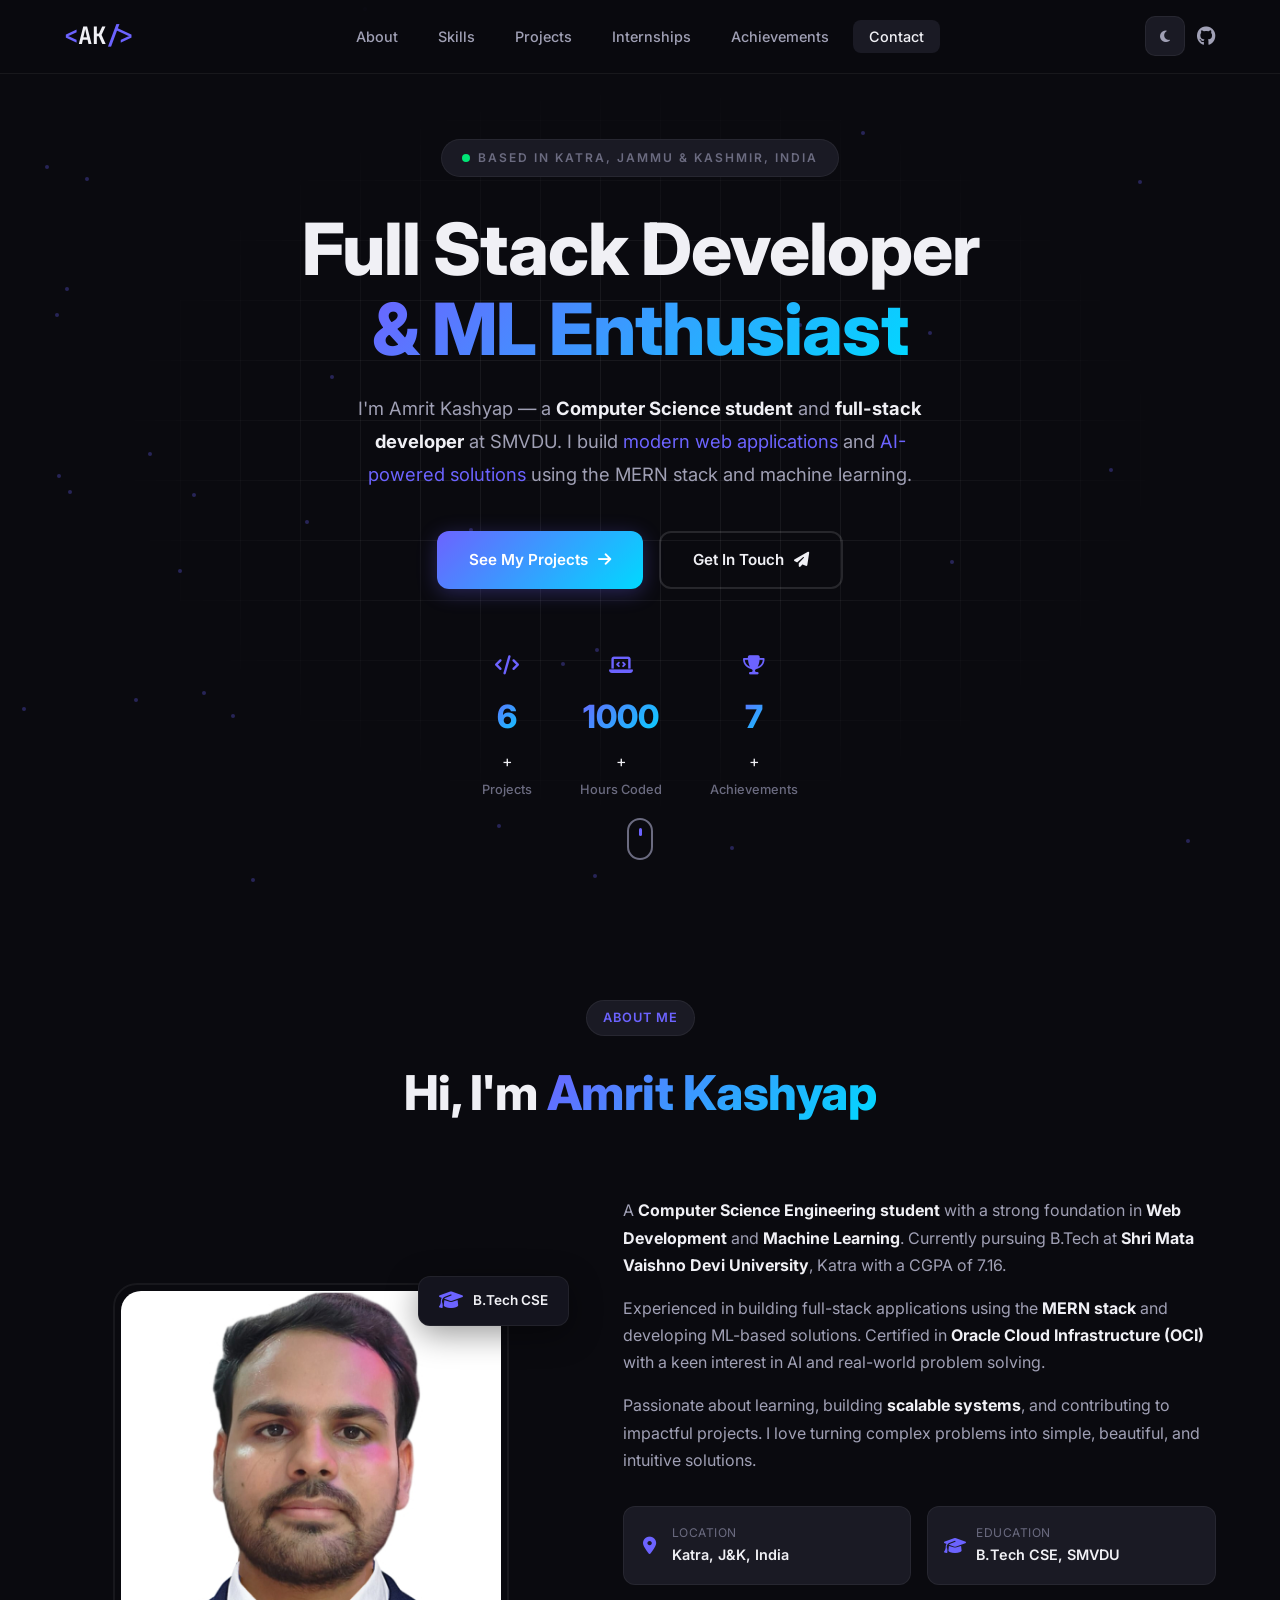
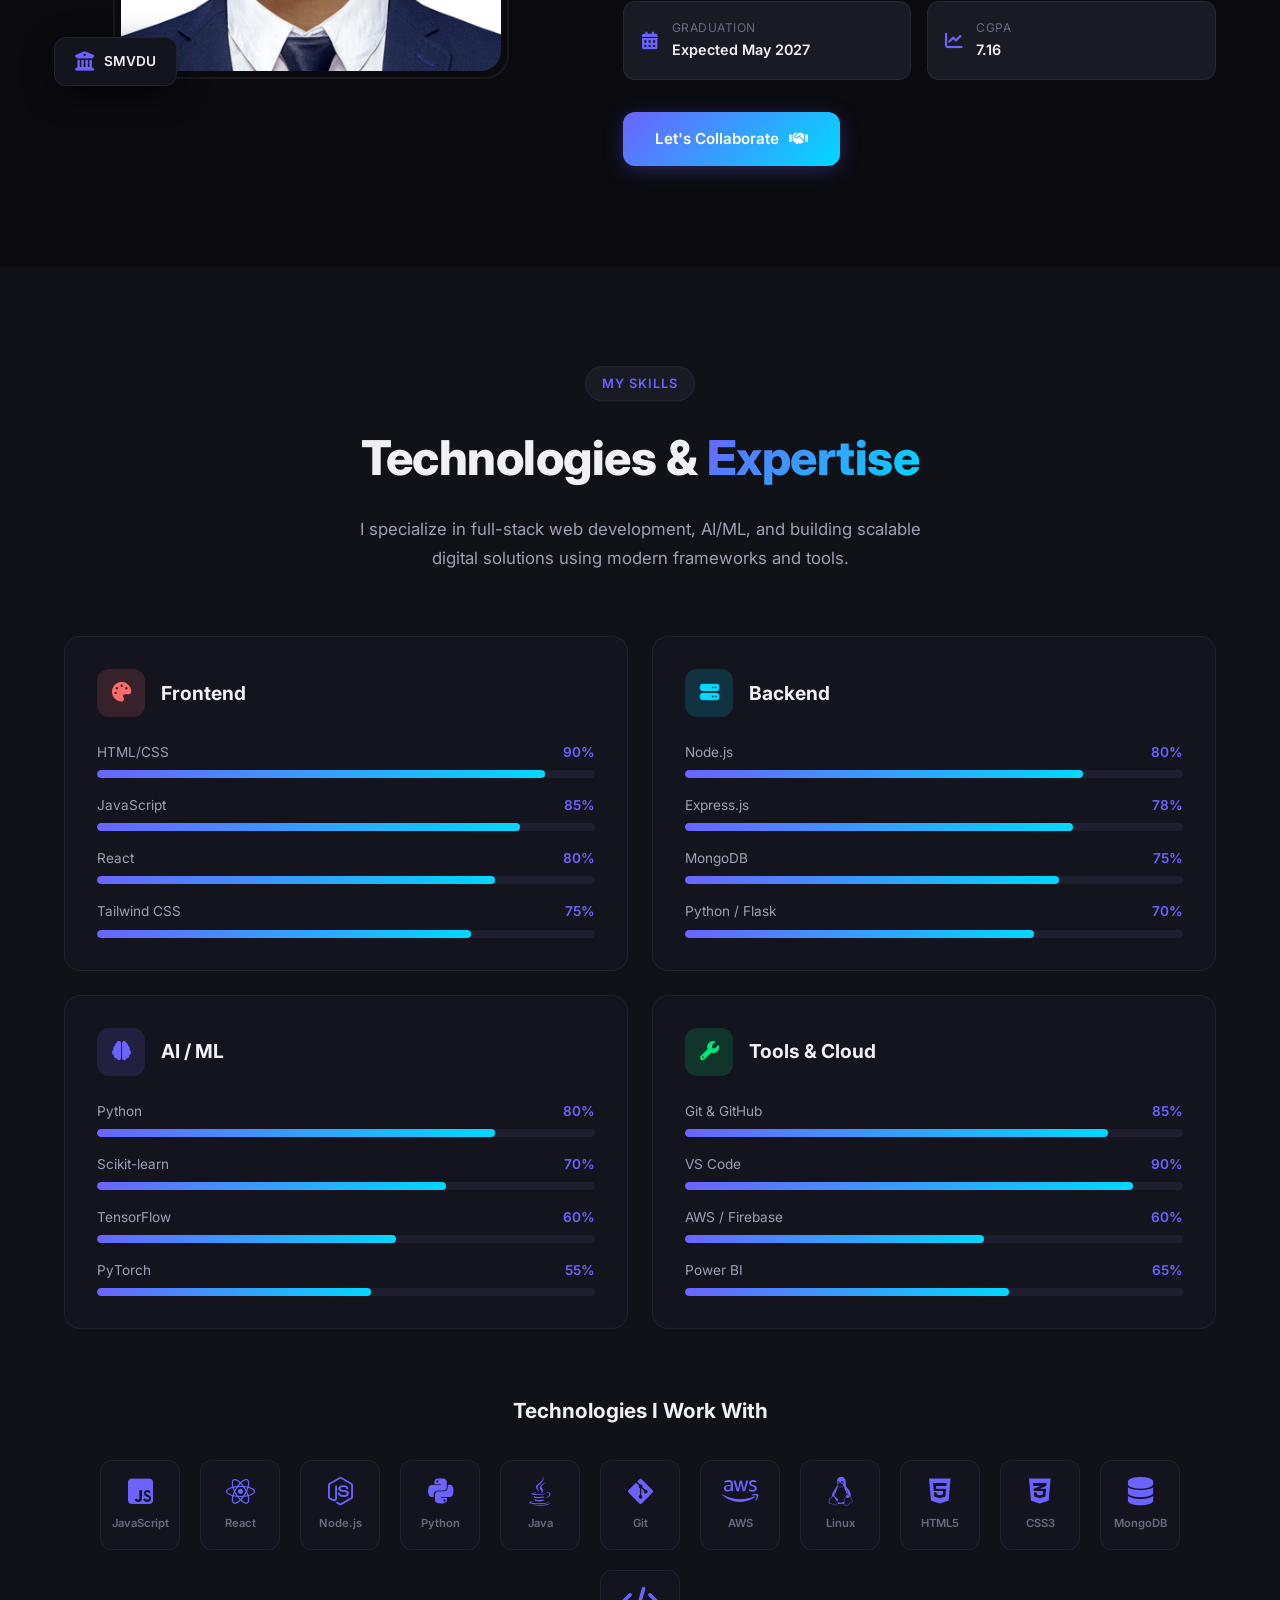
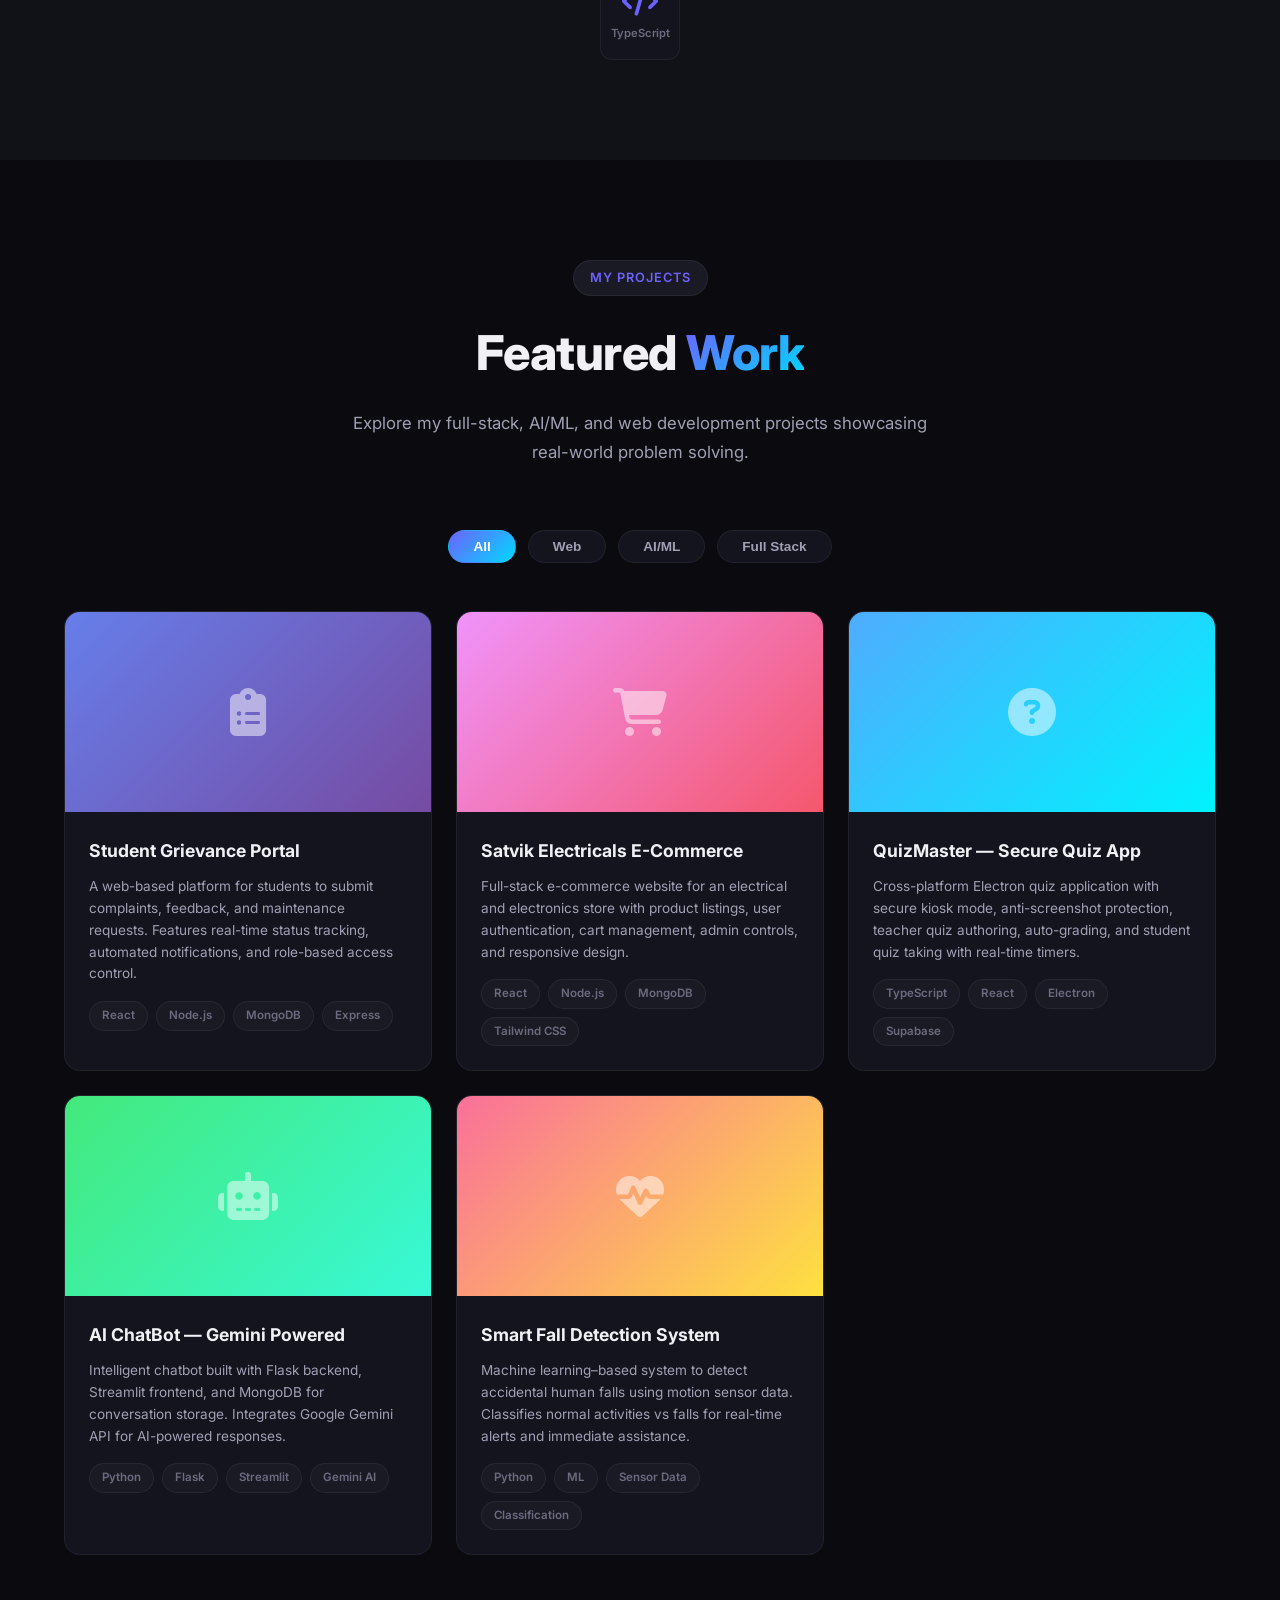
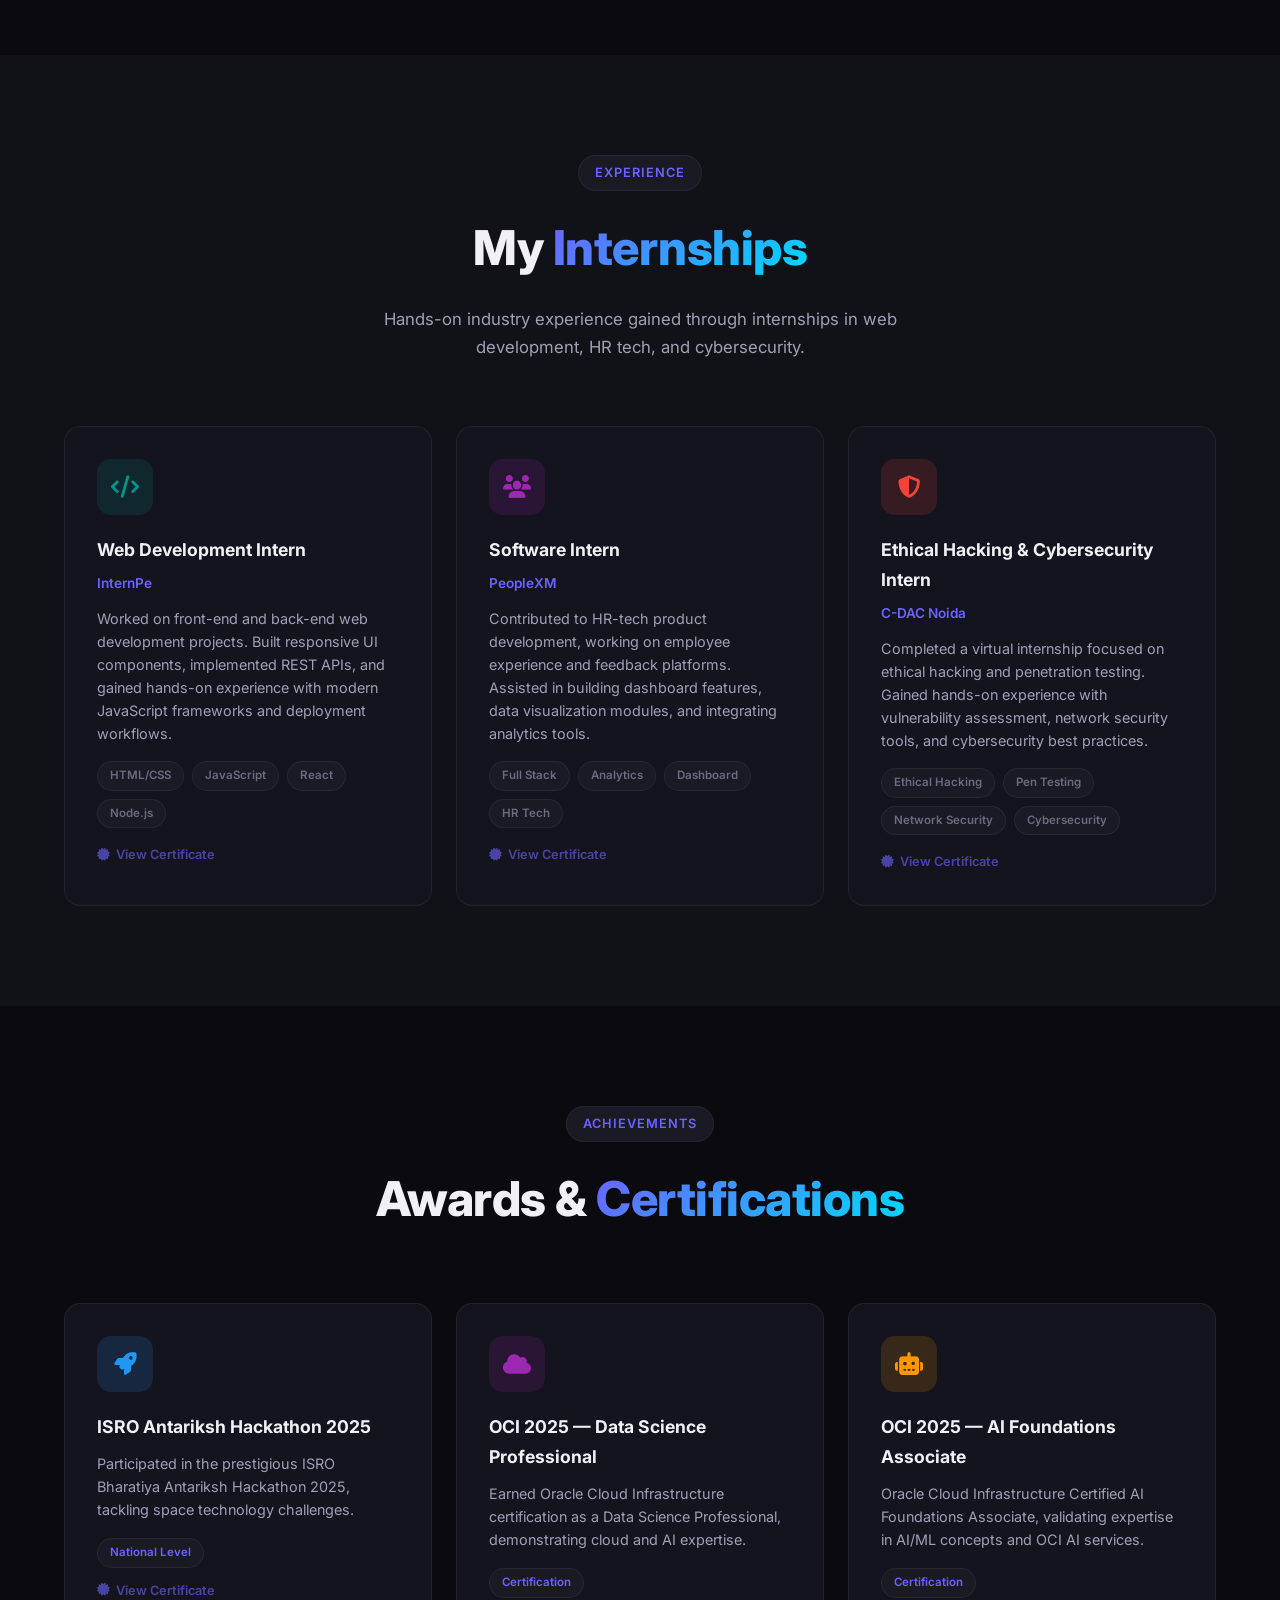
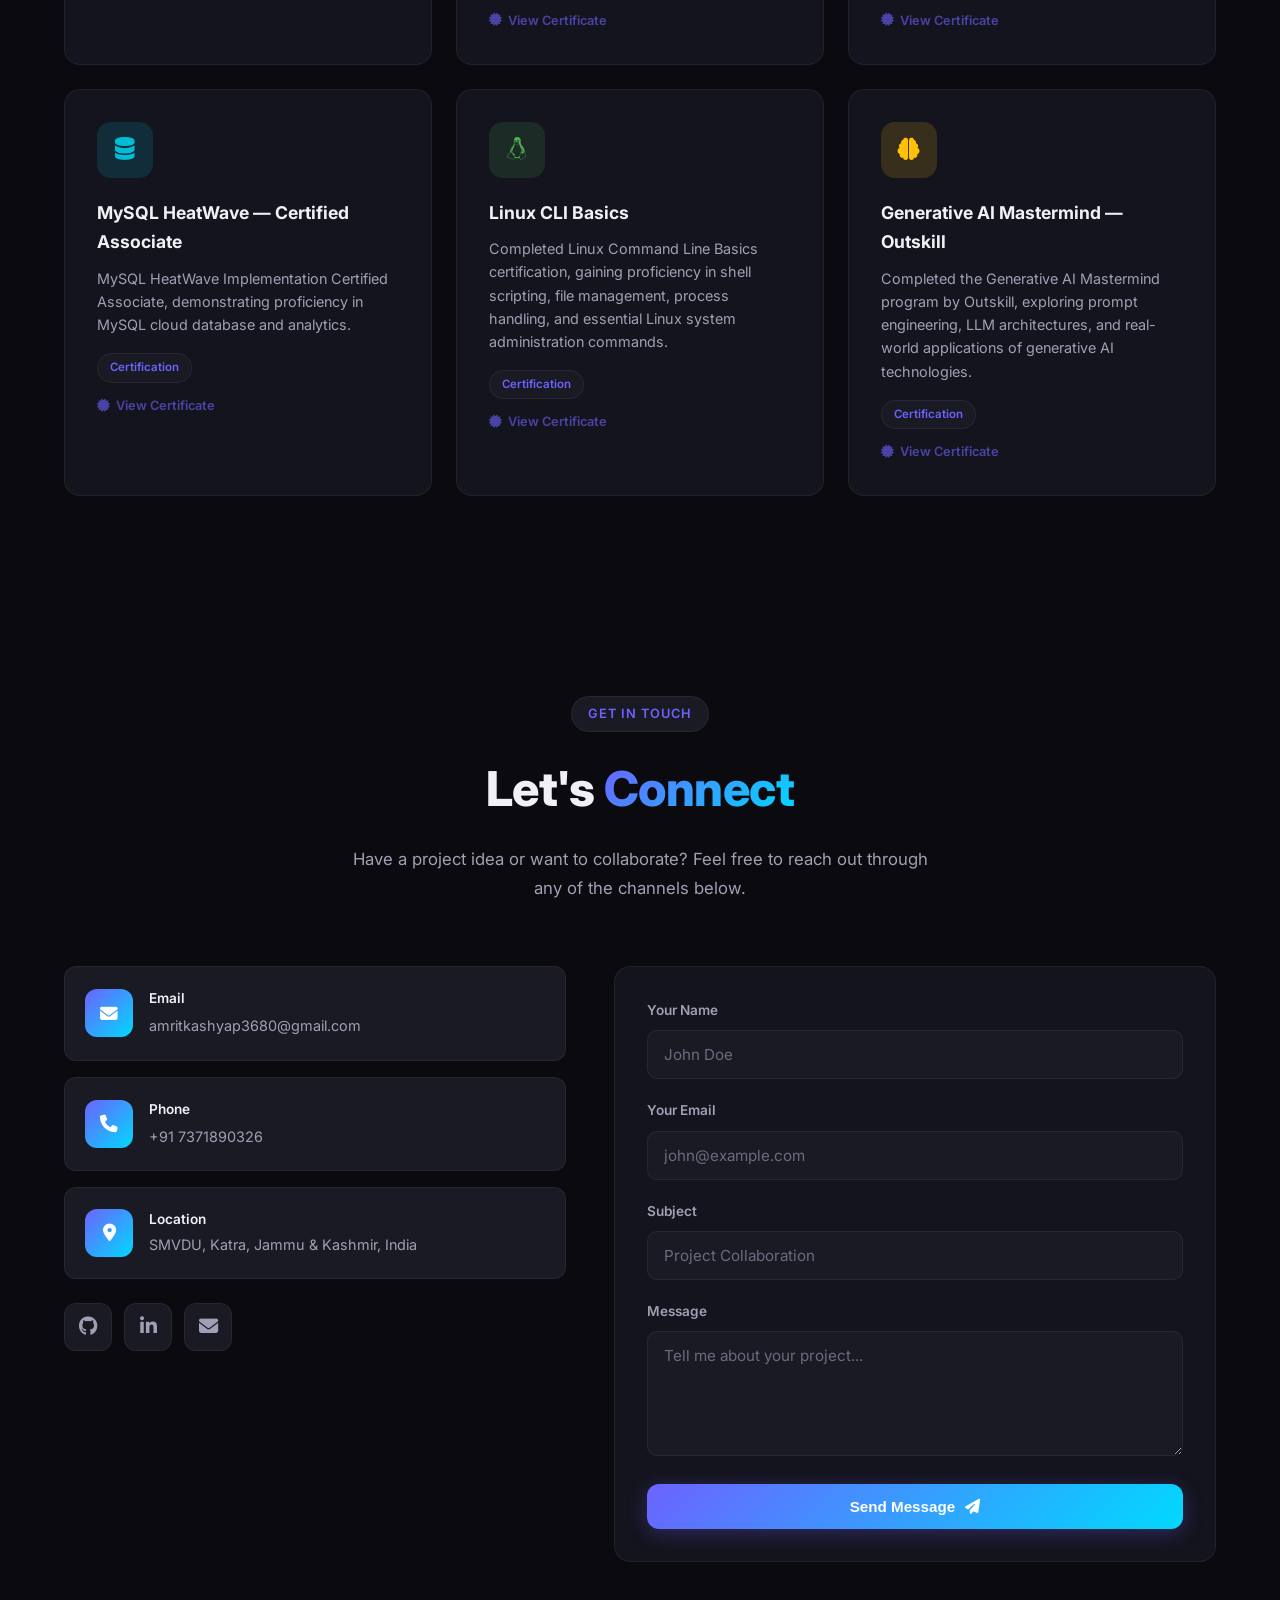
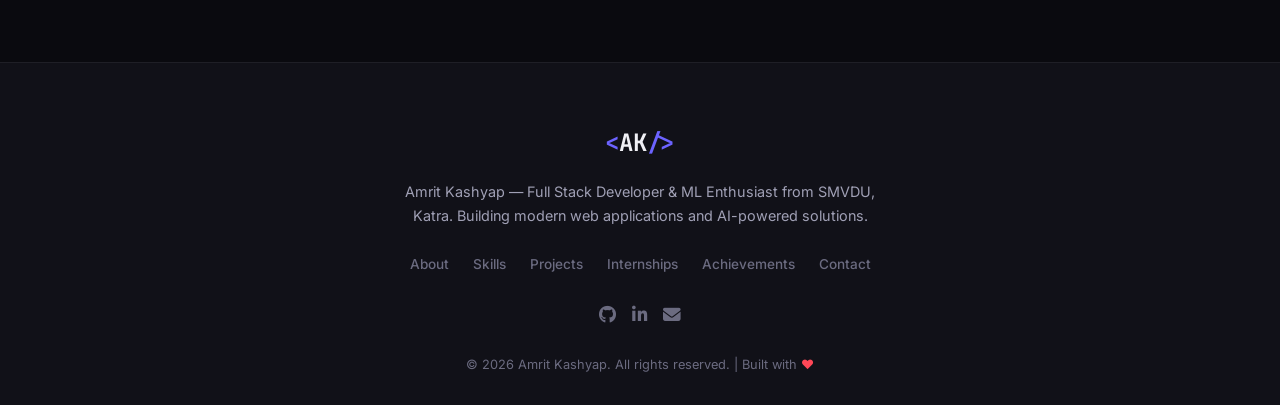
==== index.html @ bed6cbb0 "first commit" ====
<!DOCTYPE html>
<html lang="en" data-theme="dark">
<head>
    <meta charset="UTF-8">
    <meta name="viewport" content="width=device-width, initial-scale=1.0">
    <title>Amrit Kashyap — Full Stack Developer | Portfolio</title>
    <meta name="description" content="Amrit Kashyap — CSE student and Full Stack Developer specializing in MERN Stack, AI/ML, and scalable web applications.">
    <link rel="preconnect" href="https://fonts.googleapis.com">
    <link rel="preconnect" href="https://fonts.gstatic.com" crossorigin>
    <link href="https://fonts.googleapis.com/css2?family=Inter:wght@300;400;500;600;700;800;900&family=JetBrains+Mono:wght@400;500;600&display=swap" rel="stylesheet">
    <link rel="stylesheet" href="https://cdnjs.cloudflare.com/ajax/libs/font-awesome/6.5.1/css/all.min.css">
    <link rel="stylesheet" href="style.css">
</head>
<body>
    <!-- Cursor Glow Effect -->
    <div class="cursor-glow" id="cursorGlow"></div>

    <!-- Navigation -->
    <nav class="navbar" id="navbar">
        <div class="nav-container">
            <a href="#hero" class="nav-logo">
                <span class="logo-bracket">&lt;</span>AK<span class="logo-bracket">/&gt;</span>
            </a>
            <ul class="nav-links" id="navLinks">
                <li><a href="#about" class="nav-link">About</a></li>
                <li><a href="#skills" class="nav-link">Skills</a></li>
                <li><a href="#projects" class="nav-link">Projects</a></li>
                <li><a href="#internships" class="nav-link">Internships</a></li>
                <li><a href="#achievements" class="nav-link">Achievements</a></li>
                <li><a href="#contact" class="nav-link">Contact</a></li>
            </ul>
            <div class="nav-actions">
                <button class="theme-toggle" id="themeToggle" aria-label="Toggle theme">
                    <i class="fas fa-moon"></i>
                    <i class="fas fa-sun"></i>
                </button>
                <a href="https://github.com/amritupadhyay45" target="_blank" rel="noopener noreferrer" class="nav-github">
                    <i class="fab fa-github"></i>
                </a>
                <button class="hamburger" id="hamburger" aria-label="Toggle menu">
                    <span></span>
                    <span></span>
                    <span></span>
                </button>
            </div>
        </div>
    </nav>

    <!-- Hero Section -->
    <section class="hero" id="hero">
        <div class="hero-bg-grid"></div>
        <div class="hero-particles" id="heroParticles"></div>
        <div class="hero-content">
            <div class="hero-badge animate-fade-in">
                <span class="badge-dot"></span>
                BASED IN KATRA, JAMMU & KASHMIR, INDIA
            </div>
            <h1 class="hero-title animate-fade-in-up">
                Full Stack Developer<br>
                <span class="gradient-text">&amp; ML Enthusiast</span>
            </h1>
            <p class="hero-subtitle animate-fade-in-up delay-1">
                I'm Amrit Kashyap — a <strong>Computer Science student</strong> and <strong>full-stack developer</strong> 
                at SMVDU. I build <a href="#projects">modern web applications</a> and 
                <a href="#projects">AI-powered solutions</a> using the MERN stack and machine learning.
            </p>
            <div class="hero-cta animate-fade-in-up delay-2">
                <a href="#projects" class="btn btn-primary">
                    <span>See My Projects</span>
                    <i class="fas fa-arrow-right"></i>
                </a>
                <a href="#contact" class="btn btn-outline">
                    <span>Get In Touch</span>
                    <i class="fas fa-paper-plane"></i>
                </a>
            </div>
            <div class="hero-stats animate-fade-in-up delay-3">
                <div class="stat-item">
                    <span class="stat-icon"><i class="fas fa-code"></i></span>
                    <span class="stat-number" data-count="6">0</span>+
                    <span class="stat-label">Projects</span>
                </div>
                <div class="stat-item">
                    <span class="stat-icon"><i class="fas fa-laptop-code"></i></span>
                    <span class="stat-number" data-count="1000">0</span>+
                    <span class="stat-label">Hours Coded</span>
                </div>
                <div class="stat-item">
                    <span class="stat-icon"><i class="fas fa-trophy"></i></span>
                    <span class="stat-number" data-count="7">0</span>+
                    <span class="stat-label">Achievements</span>
                </div>
            </div>
        </div>
        <a href="#about" class="scroll-indicator">
            <div class="mouse">
                <div class="wheel"></div>
            </div>
        </a>
    </section>

    <!-- About Section -->
    <section class="section" id="about">
        <div class="container">
            <div class="section-header">
                <span class="section-tag">About Me</span>
                <h2 class="section-title">Hi, I'm <span class="gradient-text">Amrit Kashyap</span></h2>
            </div>
            <div class="about-grid">
                <div class="about-image reveal-left">
                    <div class="image-wrapper">
                        <img src="/assets/passportimg.jpg" alt="Amrit Kashyap" class="about-photo">
                        <div class="image-border"></div>
                    </div>
                    <div class="about-floating-card card-1">
                        <i class="fas fa-graduation-cap"></i>
                        <span>B.Tech CSE</span>
                    </div>
                    <div class="about-floating-card card-2">
                        <i class="fas fa-university"></i>
                        <span>SMVDU</span>
                    </div>
                </div>
                <div class="about-content reveal-right">
                    <p>
                        A <strong>Computer Science Engineering student</strong> with a strong foundation in 
                        <strong>Web Development</strong> and <strong>Machine Learning</strong>. Currently pursuing 
                        B.Tech at <strong>Shri Mata Vaishno Devi University</strong>, Katra with a CGPA of 7.16.
                    </p>
                    <p>
                        Experienced in building full-stack applications using the <strong>MERN stack</strong> and 
                        developing ML-based solutions. Certified in <strong>Oracle Cloud Infrastructure (OCI)</strong> 
                        with a keen interest in AI and real-world problem solving.
                    </p>
                    <p>
                        Passionate about learning, building <strong>scalable systems</strong>, and contributing to 
                        impactful projects. I love turning complex problems into simple, beautiful, and intuitive solutions.
                    </p>
                    <div class="about-info-grid">
                        <div class="info-item">
                            <i class="fas fa-map-marker-alt"></i>
                            <div>
                                <span class="info-label">Location</span>
                                <span class="info-value">Katra, J&K, India</span>
                            </div>
                        </div>
                        <div class="info-item">
                            <i class="fas fa-graduation-cap"></i>
                            <div>
                                <span class="info-label">Education</span>
                                <span class="info-value">B.Tech CSE, SMVDU</span>
                            </div>
                        </div>
                        <div class="info-item">
                            <i class="fas fa-calendar-alt"></i>
                            <div>
                                <span class="info-label">Graduation</span>
                                <span class="info-value">Expected May 2027</span>
                            </div>
                        </div>
                        <div class="info-item">
                            <i class="fas fa-chart-line"></i>
                            <div>
                                <span class="info-label">CGPA</span>
                                <span class="info-value">7.16</span>
                            </div>
                        </div>
                    </div>
                    <a href="#contact" class="btn btn-primary">
                        <span>Let's Collaborate</span>
                        <i class="fas fa-handshake"></i>
                    </a>
                </div>
            </div>
        </div>
    </section>

    <!-- Skills Section -->
    <section class="section section-alt" id="skills">
        <div class="container">
            <div class="section-header">
                <span class="section-tag">My Skills</span>
                <h2 class="section-title">Technologies & <span class="gradient-text">Expertise</span></h2>
                <p class="section-subtitle">I specialize in full-stack web development, AI/ML, and building scalable digital solutions using modern frameworks and tools.</p>
            </div>

            <div class="skills-grid">
                <!-- Frontend -->
                <div class="skill-card reveal-up">
                    <div class="skill-card-header">
                        <div class="skill-icon frontend-icon">
                            <i class="fas fa-palette"></i>
                        </div>
                        <h3>Frontend</h3>
                    </div>
                    <div class="skill-bars">
                        <div class="skill-bar-item">
                            <div class="skill-bar-info">
                                <span>HTML/CSS</span><span>90%</span>
                            </div>
                            <div class="skill-bar"><div class="skill-bar-fill" data-width="90"></div></div>
                        </div>
                        <div class="skill-bar-item">
                            <div class="skill-bar-info">
                                <span>JavaScript</span><span>85%</span>
                            </div>
                            <div class="skill-bar"><div class="skill-bar-fill" data-width="85"></div></div>
                        </div>
                        <div class="skill-bar-item">
                            <div class="skill-bar-info">
                                <span>React</span><span>80%</span>
                            </div>
                            <div class="skill-bar"><div class="skill-bar-fill" data-width="80"></div></div>
                        </div>
                        <div class="skill-bar-item">
                            <div class="skill-bar-info">
                                <span>Tailwind CSS</span><span>75%</span>
                            </div>
                            <div class="skill-bar"><div class="skill-bar-fill" data-width="75"></div></div>
                        </div>
                    </div>
                </div>

                <!-- Backend -->
                <div class="skill-card reveal-up delay-1">
                    <div class="skill-card-header">
                        <div class="skill-icon backend-icon">
                            <i class="fas fa-server"></i>
                        </div>
                        <h3>Backend</h3>
                    </div>
                    <div class="skill-bars">
                        <div class="skill-bar-item">
                            <div class="skill-bar-info">
                                <span>Node.js</span><span>80%</span>
                            </div>
                            <div class="skill-bar"><div class="skill-bar-fill" data-width="80"></div></div>
                        </div>
                        <div class="skill-bar-item">
                            <div class="skill-bar-info">
                                <span>Express.js</span><span>78%</span>
                            </div>
                            <div class="skill-bar"><div class="skill-bar-fill" data-width="78"></div></div>
                        </div>
                        <div class="skill-bar-item">
                            <div class="skill-bar-info">
                                <span>MongoDB</span><span>75%</span>
                            </div>
                            <div class="skill-bar"><div class="skill-bar-fill" data-width="75"></div></div>
                        </div>
                        <div class="skill-bar-item">
                            <div class="skill-bar-info">
                                <span>Python / Flask</span><span>70%</span>
                            </div>
                            <div class="skill-bar"><div class="skill-bar-fill" data-width="70"></div></div>
                        </div>
                    </div>
                </div>

                <!-- AI/ML -->
                <div class="skill-card reveal-up delay-2">
                    <div class="skill-card-header">
                        <div class="skill-icon ml-icon">
                            <i class="fas fa-brain"></i>
                        </div>
                        <h3>AI / ML</h3>
                    </div>
                    <div class="skill-bars">
                        <div class="skill-bar-item">
                            <div class="skill-bar-info">
                                <span>Python</span><span>80%</span>
                            </div>
                            <div class="skill-bar"><div class="skill-bar-fill" data-width="80"></div></div>
                        </div>
                        <div class="skill-bar-item">
                            <div class="skill-bar-info">
                                <span>Scikit-learn</span><span>70%</span>
                            </div>
                            <div class="skill-bar"><div class="skill-bar-fill" data-width="70"></div></div>
                        </div>
                        <div class="skill-bar-item">
                            <div class="skill-bar-info">
                                <span>TensorFlow</span><span>60%</span>
                            </div>
                            <div class="skill-bar"><div class="skill-bar-fill" data-width="60"></div></div>
                        </div>
                        <div class="skill-bar-item">
                            <div class="skill-bar-info">
                                <span>PyTorch</span><span>55%</span>
                            </div>
                            <div class="skill-bar"><div class="skill-bar-fill" data-width="55"></div></div>
                        </div>
                    </div>
                </div>

                <!-- Tools -->
                <div class="skill-card reveal-up delay-3">
                    <div class="skill-card-header">
                        <div class="skill-icon tools-icon">
                            <i class="fas fa-wrench"></i>
                        </div>
                        <h3>Tools & Cloud</h3>
                    </div>
                    <div class="skill-bars">
                        <div class="skill-bar-item">
                            <div class="skill-bar-info">
                                <span>Git & GitHub</span><span>85%</span>
                            </div>
                            <div class="skill-bar"><div class="skill-bar-fill" data-width="85"></div></div>
                        </div>
                        <div class="skill-bar-item">
                            <div class="skill-bar-info">
                                <span>VS Code</span><span>90%</span>
                            </div>
                            <div class="skill-bar"><div class="skill-bar-fill" data-width="90"></div></div>
                        </div>
                        <div class="skill-bar-item">
                            <div class="skill-bar-info">
                                <span>AWS / Firebase</span><span>60%</span>
                            </div>
                            <div class="skill-bar"><div class="skill-bar-fill" data-width="60"></div></div>
                        </div>
                        <div class="skill-bar-item">
                            <div class="skill-bar-info">
                                <span>Power BI</span><span>65%</span>
                            </div>
                            <div class="skill-bar"><div class="skill-bar-fill" data-width="65"></div></div>
                        </div>
                    </div>
                </div>
            </div>

            <!-- Tech Icons -->
            <div class="tech-icons reveal-up">
                <h3>Technologies I Work With</h3>
                <div class="tech-icons-grid">
                    <div class="tech-icon-item" title="JavaScript">
                        <i class="fab fa-js-square"></i>
                        <span>JavaScript</span>
                    </div>
                    <div class="tech-icon-item" title="React">
                        <i class="fab fa-react"></i>
                        <span>React</span>
                    </div>
                    <div class="tech-icon-item" title="Node.js">
                        <i class="fab fa-node-js"></i>
                        <span>Node.js</span>
                    </div>
                    <div class="tech-icon-item" title="Python">
                        <i class="fab fa-python"></i>
                        <span>Python</span>
                    </div>
                    <div class="tech-icon-item" title="Java">
                        <i class="fab fa-java"></i>
                        <span>Java</span>
                    </div>
                    <div class="tech-icon-item" title="Git">
                        <i class="fab fa-git-alt"></i>
                        <span>Git</span>
                    </div>
                    <div class="tech-icon-item" title="AWS">
                        <i class="fab fa-aws"></i>
                        <span>AWS</span>
                    </div>
                    <div class="tech-icon-item" title="Linux">
                        <i class="fab fa-linux"></i>
                        <span>Linux</span>
                    </div>
                    <div class="tech-icon-item" title="HTML5">
                        <i class="fab fa-html5"></i>
                        <span>HTML5</span>
                    </div>
                    <div class="tech-icon-item" title="CSS3">
                        <i class="fab fa-css3-alt"></i>
                        <span>CSS3</span>
                    </div>
                    <div class="tech-icon-item" title="Database">
                        <i class="fas fa-database"></i>
                        <span>MongoDB</span>
                    </div>
                    <div class="tech-icon-item" title="TypeScript">
                        <i class="fas fa-code"></i>
                        <span>TypeScript</span>
                    </div>
                </div>
            </div>
        </div>
    </section>

    <!-- Projects Section -->
    <section class="section" id="projects">
        <div class="container">
            <div class="section-header">
                <span class="section-tag">My Projects</span>
                <h2 class="section-title">Featured <span class="gradient-text">Work</span></h2>
                <p class="section-subtitle">Explore my full-stack, AI/ML, and web development projects showcasing real-world problem solving.</p>
            </div>

            <!-- Project Filters -->
            <div class="project-filters reveal-up">
                <button class="filter-btn active" data-filter="all">All</button>
                <button class="filter-btn" data-filter="web">Web</button>
                <button class="filter-btn" data-filter="ml">AI/ML</button>
                <button class="filter-btn" data-filter="fullstack">Full Stack</button>
            </div>

            <div class="projects-grid">
                <!-- Project 1: Student Grievance Portal -->
                <div class="project-card reveal-up" data-category="web fullstack">
                    <div class="project-image">
                        <div class="project-image-placeholder gradient-1">
                            <i class="fas fa-clipboard-list"></i>
                        </div>
                        <div class="project-overlay">
                            <a href="https://student-grievance-portal-frontend.onrender.com/" target="_blank" rel="noopener noreferrer" class="project-link" title="Live Demo">
                                <i class="fas fa-external-link-alt"></i>
                            </a>
                            <a href="https://github.com/amritupadhyay45/Student_Grievance_Portal" target="_blank" rel="noopener noreferrer" class="project-link" title="Source Code">
                                <i class="fab fa-github"></i>
                            </a>
                        </div>
                    </div>
                    <div class="project-content">
                        <h3>Student Grievance Portal</h3>
                        <p>A web-based platform for students to submit complaints, feedback, and maintenance requests. Features real-time status tracking, automated notifications, and role-based access control.</p>
                        <div class="project-tags">
                            <span>React</span>
                            <span>Node.js</span>
                            <span>MongoDB</span>
                            <span>Express</span>
                        </div>
                    </div>
                </div>

                <!-- Project 2: E-commerce Website -->
                <div class="project-card reveal-up" data-category="web fullstack">
                    <div class="project-image">
                        <div class="project-image-placeholder gradient-2">
                            <i class="fas fa-shopping-cart"></i>
                        </div>
                        <div class="project-overlay">
                            <a href="https://github.com/amritupadhyay45/E_commerce_website" target="_blank" rel="noopener noreferrer" class="project-link" title="Source Code">
                                <i class="fab fa-github"></i>
                            </a>
                        </div>
                    </div>
                    <div class="project-content">
                        <h3>Satvik Electricals E-Commerce</h3>
                        <p>Full-stack e-commerce website for an electrical and electronics store with product listings, user authentication, cart management, admin controls, and responsive design.</p>
                        <div class="project-tags">
                            <span>React</span>
                            <span>Node.js</span>
                            <span>MongoDB</span>
                            <span>Tailwind CSS</span>
                        </div>
                    </div>
                </div>

                <!-- Project 3: QuizGo -->
                <div class="project-card reveal-up" data-category="web fullstack">
                    <div class="project-image">
                        <div class="project-image-placeholder gradient-3">
                            <i class="fas fa-question-circle"></i>
                        </div>
                        <div class="project-overlay">
                            <a href="https://github.com/amritupadhyay45/Quizgo" target="_blank" rel="noopener noreferrer" class="project-link" title="Source Code">
                                <i class="fab fa-github"></i>
                            </a>
                        </div>
                    </div>
                    <div class="project-content">
                        <h3>QuizMaster — Secure Quiz App</h3>
                        <p>Cross-platform Electron quiz application with secure kiosk mode, anti-screenshot protection, teacher quiz authoring, auto-grading, and student quiz taking with real-time timers.</p>
                        <div class="project-tags">
                            <span>TypeScript</span>
                            <span>React</span>
                            <span>Electron</span>
                            <span>Supabase</span>
                        </div>
                    </div>
                </div>

                <!-- Project 4: ChatBot -->
                <div class="project-card reveal-up" data-category="web ml">
                    <div class="project-image">
                        <div class="project-image-placeholder gradient-4">
                            <i class="fas fa-robot"></i>
                        </div>
                        <div class="project-overlay">
                            <a href="https://github.com/amritupadhyay45/ChatBot_project" target="_blank" rel="noopener noreferrer" class="project-link" title="Source Code">
                                <i class="fab fa-github"></i>
                            </a>
                        </div>
                    </div>
                    <div class="project-content">
                        <h3>AI ChatBot — Gemini Powered</h3>
                        <p>Intelligent chatbot built with Flask backend, Streamlit frontend, and MongoDB for conversation storage. Integrates Google Gemini API for AI-powered responses.</p>
                        <div class="project-tags">
                            <span>Python</span>
                            <span>Flask</span>
                            <span>Streamlit</span>
                            <span>Gemini AI</span>
                        </div>
                    </div>
                </div>

                <!-- Project 5: Smart Fall Detection -->
                <div class="project-card reveal-up" data-category="ml">
                    <div class="project-image">
                        <div class="project-image-placeholder gradient-5">
                            <i class="fas fa-heartbeat"></i>
                        </div>
                        <div class="project-overlay">
                            <a href="https://github.com/amritupadhyay45" target="_blank" rel="noopener noreferrer" class="project-link" title="GitHub Profile">
                                <i class="fab fa-github"></i>
                            </a>
                        </div>
                    </div>
                    <div class="project-content">
                        <h3>Smart Fall Detection System</h3>
                        <p>Machine learning–based system to detect accidental human falls using motion sensor data. Classifies normal activities vs falls for real-time alerts and immediate assistance.</p>
                        <div class="project-tags">
                            <span>Python</span>
                            <span>ML</span>
                            <span>Sensor Data</span>
                            <span>Classification</span>
                        </div>
                    </div>
                </div>
            </div>
        </div>
    </section>

    <!-- Internships Section -->
    <section class="section section-alt" id="internships">
        <div class="container">
            <div class="section-header">
                <span class="section-tag">Experience</span>
                <h2 class="section-title">My <span class="gradient-text">Internships</span></h2>
                <p class="section-subtitle">Hands-on industry experience gained through internships in web development, HR tech, and cybersecurity.</p>
            </div>
            <div class="internships-grid">
                <!-- Internship 1: InternPe -->
                <div class="internship-card reveal-up" onclick="openCertModal('/certificates/interpe.png')">
                    <div class="internship-icon teal">
                        <i class="fas fa-code"></i>
                    </div>
                    <div class="internship-content">
                        <h3>Web Development Intern</h3>
                        <span class="internship-company">InternPe</span>
                        <p>Worked on front-end and back-end web development projects. Built responsive UI components, implemented REST APIs, and gained hands-on experience with modern JavaScript frameworks and deployment workflows.</p>
                        <div class="internship-tags">
                            <span>HTML/CSS</span>
                            <span>JavaScript</span>
                            <span>React</span>
                            <span>Node.js</span>
                        </div>
                    </div>
                    <div class="internship-view-cert">
                        <i class="fas fa-certificate"></i> View Certificate
                    </div>
                </div>

                <!-- Internship 2: PeopleXM -->
                <div class="internship-card reveal-up delay-1" onclick="openCertModal('certificates/peoplexm.jpg')">
                    <div class="internship-icon purple">
                        <i class="fas fa-users"></i>
                    </div>
                    <div class="internship-content">
                        <h3>Software Intern</h3>
                        <span class="internship-company">PeopleXM</span>
                        <p>Contributed to HR-tech product development, working on employee experience and feedback platforms. Assisted in building dashboard features, data visualization modules, and integrating analytics tools.</p>
                        <div class="internship-tags">
                            <span>Full Stack</span>
                            <span>Analytics</span>
                            <span>Dashboard</span>
                            <span>HR Tech</span>
                        </div>
                    </div>
                    <div class="internship-view-cert">
                        <i class="fas fa-certificate"></i> View Certificate
                    </div>
                </div>

                <!-- Internship 3: CDAC Noida -->
                <div class="internship-card reveal-up delay-2" onclick="openCertModal('certificates/CDAC.jpg')">
                    <div class="internship-icon red">
                        <i class="fas fa-shield-alt"></i>
                    </div>
                    <div class="internship-content">
                        <h3>Ethical Hacking & Cybersecurity Intern</h3>
                        <span class="internship-company">C-DAC Noida</span>
                        <p>Completed a virtual internship focused on ethical hacking and penetration testing. Gained hands-on experience with vulnerability assessment, network security tools, and cybersecurity best practices.</p>
                        <div class="internship-tags">
                            <span>Ethical Hacking</span>
                            <span>Pen Testing</span>
                            <span>Network Security</span>
                            <span>Cybersecurity</span>
                        </div>
                    </div>
                    <div class="internship-view-cert">
                        <i class="fas fa-certificate"></i> View Certificate
                    </div>
                </div>
            </div>
        </div>
    </section>

    <!-- Achievements Section -->
    <section class="section" id="achievements">
        <div class="container">
            <div class="section-header">
                <span class="section-tag">Achievements</span>
                <h2 class="section-title">Awards & <span class="gradient-text">Certifications</span></h2>
            </div>
            <div class="achievements-grid">
                <div class="achievement-card reveal-up clickable" onclick="openCertModal('certificates/Hack2skill-Certificate.png')">
                    <div class="achievement-icon blue">
                        <i class="fas fa-rocket"></i>
                    </div>
                    <h3>ISRO Antariksh Hackathon 2025</h3>
                    <p>Participated in the prestigious ISRO Bharatiya Antariksh Hackathon 2025, tackling space technology challenges.</p>
                    <span class="achievement-tag">National Level</span>
                    <div class="achievement-view-cert"><i class="fas fa-certificate"></i> View Certificate</div>
                </div>
                <div class="achievement-card reveal-up delay-1 clickable" onclick="openCertModal('/certificates/DATA_SCIENCE.jpg')">
                    <div class="achievement-icon purple">
                        <i class="fas fa-cloud"></i>
                    </div>
                    <h3>OCI 2025 — Data Science Professional</h3>
                    <p>Earned Oracle Cloud Infrastructure certification as a Data Science Professional, demonstrating cloud and AI expertise.</p>
                    <span class="achievement-tag">Certification</span>
                    <div class="achievement-view-cert"><i class="fas fa-certificate"></i> View Certificate</div>
                </div>
                <div class="achievement-card reveal-up delay-2 clickable" onclick="openCertModal('/certificates/AI_FOUNDATION.jpg')">
                    <div class="achievement-icon orange">
                        <i class="fas fa-robot"></i>
                    </div>
                    <h3>OCI 2025 — AI Foundations Associate</h3>
                    <p>Oracle Cloud Infrastructure Certified AI Foundations Associate, validating expertise in AI/ML concepts and OCI AI services.</p>
                    <span class="achievement-tag">Certification</span>
                    <div class="achievement-view-cert"><i class="fas fa-certificate"></i> View Certificate</div>
                </div>
                <div class="achievement-card reveal-up clickable" onclick="openCertModal('/certificates/MY_SQL.jpg')">
                    <div class="achievement-icon cyan">
                        <i class="fas fa-database"></i>
                    </div>
                    <h3>MySQL HeatWave — Certified Associate</h3>
                    <p>MySQL HeatWave Implementation Certified Associate, demonstrating proficiency in MySQL cloud database and analytics.</p>
                    <span class="achievement-tag">Certification</span>
                    <div class="achievement-view-cert"><i class="fas fa-certificate"></i> View Certificate</div>
                </div>
                <div class="achievement-card reveal-up delay-1 clickable" onclick="openCertModal('certificates/_linux%20certificate.jpg')">
                    <div class="achievement-icon green">
                        <i class="fab fa-linux"></i>
                    </div>
                    <h3>Linux CLI Basics</h3>
                    <p>Completed Linux Command Line Basics certification, gaining proficiency in shell scripting, file management, process handling, and essential Linux system administration commands.</p>
                    <span class="achievement-tag">Certification</span>
                    <div class="achievement-view-cert"><i class="fas fa-certificate"></i> View Certificate</div>
                </div>
                <div class="achievement-card reveal-up delay-2 clickable" onclick="openCertModal('certificates/outskill_certificate.jpg')">
                    <div class="achievement-icon gold">
                        <i class="fas fa-brain"></i>
                    </div>
                    <h3>Generative AI Mastermind — Outskill</h3>
                    <p>Completed the Generative AI Mastermind program by Outskill, exploring prompt engineering, LLM architectures, and real-world applications of generative AI technologies.</p>
                    <span class="achievement-tag">Certification</span>
                    <div class="achievement-view-cert"><i class="fas fa-certificate"></i> View Certificate</div>
                </div>
            </div>
        </div>
    </section>

    <!-- Contact Section -->
    <section class="section" id="contact">
        <div class="container">
            <div class="section-header">
                <span class="section-tag">Get In Touch</span>
                <h2 class="section-title">Let's <span class="gradient-text">Connect</span></h2>
                <p class="section-subtitle">Have a project idea or want to collaborate? Feel free to reach out through any of the channels below.</p>
            </div>
            <div class="contact-grid">
                <div class="contact-info reveal-left">
                    <div class="contact-card">
                        <div class="contact-icon">
                            <i class="fas fa-envelope"></i>
                        </div>
                        <div>
                            <h4>Email</h4>
                            <a href="mailto:amritkashyap3680@gmail.com">amritkashyap3680@gmail.com</a>
                        </div>
                    </div>
                    <div class="contact-card">
                        <div class="contact-icon">
                            <i class="fas fa-phone"></i>
                        </div>
                        <div>
                            <h4>Phone</h4>
                            <a href="tel:+917371890326">+91 7371890326</a>
                        </div>
                    </div>
                    <div class="contact-card">
                        <div class="contact-icon">
                            <i class="fas fa-map-marker-alt"></i>
                        </div>
                        <div>
                            <h4>Location</h4>
                            <p>SMVDU, Katra, Jammu & Kashmir, India</p>
                        </div>
                    </div>

                    <div class="contact-socials">
                        <a href="https://github.com/amritupadhyay45" target="_blank" rel="noopener noreferrer" title="GitHub" class="social-link">
                            <i class="fab fa-github"></i>
                        </a>
                        <a href="https://www.linkedin.com/in/amrit-kashyap-b36b1228a" target="_blank" rel="noopener noreferrer" title="LinkedIn" class="social-link">
                            <i class="fab fa-linkedin-in"></i>
                        </a>
                        <a href="mailto:amritkashyap3680@gmail.com" title="Email" class="social-link">
                            <i class="fas fa-envelope"></i>
                        </a>
                    </div>
                </div>

                <form class="contact-form reveal-right" id="contactForm" action="https://formspree.io/f/your-form-id" method="POST">
                    <div class="form-group">
                        <label for="name">Your Name</label>
                        <input type="text" id="name" name="name" required placeholder="John Doe" autocomplete="name">
                    </div>
                    <div class="form-group">
                        <label for="email">Your Email</label>
                        <input type="email" id="email" name="email" required placeholder="john@example.com" autocomplete="email">
                    </div>
                    <div class="form-group">
                        <label for="subject">Subject</label>
                        <input type="text" id="subject" name="subject" required placeholder="Project Collaboration">
                    </div>
                    <div class="form-group">
                        <label for="message">Message</label>
                        <textarea id="message" name="message" rows="5" required placeholder="Tell me about your project..."></textarea>
                    </div>
                    <button type="submit" class="btn btn-primary btn-full">
                        <span>Send Message</span>
                        <i class="fas fa-paper-plane"></i>
                    </button>
                </form>
            </div>
        </div>
    </section>

    <!-- Footer -->
    <footer class="footer">
        <div class="container">
            <div class="footer-content">
                <div class="footer-logo">
                    <span class="logo-bracket">&lt;</span>AK<span class="logo-bracket">/&gt;</span>
                </div>
                <p class="footer-text">
                    Amrit Kashyap — Full Stack Developer & ML Enthusiast from SMVDU, Katra. Building modern web applications and AI-powered solutions.
                </p>
                <div class="footer-links">
                    <a href="#about">About</a>
                    <a href="#skills">Skills</a>
                    <a href="#projects">Projects</a>
                    <a href="#internships">Internships</a>
                    <a href="#achievements">Achievements</a>
                    <a href="#contact">Contact</a>
                </div>
                <div class="footer-socials">
                    <a href="https://github.com/amritupadhyay45" target="_blank" rel="noopener noreferrer"><i class="fab fa-github"></i></a>
                    <a href="https://www.linkedin.com/in/amrit-kashyap-b36b1228a" target="_blank" rel="noopener noreferrer"><i class="fab fa-linkedin-in"></i></a>
                    <a href="mailto:amritkashyap3680@gmail.com"><i class="fas fa-envelope"></i></a>
                </div>
                <p class="footer-copyright">
                    &copy; 2026 Amrit Kashyap. All rights reserved. | Built with <span class="heart">&hearts;</span>
                </p>
            </div>
        </div>
    </footer>

    <!-- Certificate Modal -->
    <div class="cert-modal-overlay" id="certModal" onclick="closeCertModal(event)">
        <div class="cert-modal">
            <button class="cert-modal-close" onclick="closeCertModal(event)" aria-label="Close">&times;</button>
            <img id="certModalImg" src="" alt="Certificate">
        </div>
    </div>

    <!-- Back to Top -->
    <button class="back-to-top" id="backToTop" aria-label="Back to top">
        <i class="fas fa-arrow-up"></i>
    </button>

    <script src="script.js"></script>
</body>
</html>
---- style.css ----
/* ============================================
   AMRIT KASHYAP — PORTFOLIO STYLES
   Modern Dark/Light Theme with Animations
   ============================================ */

/* ---- CSS Variables ---- */
:root {
    --font-primary: 'Inter', -apple-system, BlinkMacSystemFont, sans-serif;
    --font-mono: 'JetBrains Mono', 'Fira Code', monospace;
}

[data-theme="dark"] {
    --bg-primary: #0a0a0f;
    --bg-secondary: #111118;
    --bg-tertiary: #1a1a24;
    --bg-card: #14141e;
    --bg-card-hover: #1c1c2a;
    --bg-nav: rgba(10, 10, 15, 0.85);
    --text-primary: #f0f0f5;
    --text-secondary: #a0a0b5;
    --text-muted: #6b6b80;
    --border-color: rgba(255, 255, 255, 0.06);
    --border-hover: rgba(255, 255, 255, 0.12);
    --accent-primary: #6c63ff;
    --accent-secondary: #00d9ff;
    --accent-gradient: linear-gradient(135deg, #6c63ff, #00d9ff);
    --accent-gradient-hover: linear-gradient(135deg, #7b73ff, #1ae3ff);
    --glow-color: rgba(108, 99, 255, 0.15);
    --shadow-sm: 0 2px 8px rgba(0, 0, 0, 0.3);
    --shadow-md: 0 8px 32px rgba(0, 0, 0, 0.4);
    --shadow-lg: 0 16px 64px rgba(0, 0, 0, 0.5);
    --shadow-glow: 0 0 40px rgba(108, 99, 255, 0.15);
    --skill-bar-bg: #1e1e2e;
}

[data-theme="light"] {
    --bg-primary: #fafafa;
    --bg-secondary: #ffffff;
    --bg-tertiary: #f0f0f5;
    --bg-card: #ffffff;
    --bg-card-hover: #f5f5ff;
    --bg-nav: rgba(250, 250, 250, 0.9);
    --text-primary: #1a1a2e;
    --text-secondary: #555570;
    --text-muted: #8888a0;
    --border-color: rgba(0, 0, 0, 0.08);
    --border-hover: rgba(0, 0, 0, 0.15);
    --accent-primary: #5b52e0;
    --accent-secondary: #00b8d4;
    --accent-gradient: linear-gradient(135deg, #5b52e0, #00b8d4);
    --accent-gradient-hover: linear-gradient(135deg, #6b62f0, #00c8e4);
    --glow-color: rgba(91, 82, 224, 0.1);
    --shadow-sm: 0 2px 8px rgba(0, 0, 0, 0.06);
    --shadow-md: 0 8px 32px rgba(0, 0, 0, 0.08);
    --shadow-lg: 0 16px 64px rgba(0, 0, 0, 0.1);
    --shadow-glow: 0 0 40px rgba(91, 82, 224, 0.1);
    --skill-bar-bg: #e8e8f0;
}

/* ---- Reset & Base ---- */
*, *::before, *::after {
    margin: 0;
    padding: 0;
    box-sizing: border-box;
}

html {
    scroll-behavior: smooth;
    scroll-padding-top: 80px;
}

body {
    font-family: var(--font-primary);
    background: var(--bg-primary);
    color: var(--text-primary);
    line-height: 1.7;
    overflow-x: hidden;
    transition: background 0.4s ease, color 0.4s ease;
}

a {
    color: var(--accent-primary);
    text-decoration: none;
    transition: color 0.3s ease;
}

a:hover {
    color: var(--accent-secondary);
}

img {
    max-width: 100%;
    display: block;
}

/* ---- Utility ---- */
.container {
    max-width: 1200px;
    margin: 0 auto;
    padding: 0 24px;
}

.gradient-text {
    background: var(--accent-gradient);
    -webkit-background-clip: text;
    background-clip: text;
    -webkit-text-fill-color: transparent;
}

/* ---- Cursor Glow ---- */
.cursor-glow {
    position: fixed;
    width: 600px;
    height: 600px;
    border-radius: 50%;
    background: radial-gradient(circle, var(--glow-color), transparent 70%);
    pointer-events: none;
    z-index: 0;
    transform: translate(-50%, -50%);
    transition: opacity 0.3s ease;
    opacity: 0;
}

.cursor-glow.active {
    opacity: 1;
}

/* ---- Navigation ---- */
.navbar {
    position: fixed;
    top: 0;
    left: 0;
    right: 0;
    z-index: 1000;
    padding: 16px 0;
    background: var(--bg-nav);
    backdrop-filter: blur(20px);
    -webkit-backdrop-filter: blur(20px);
    border-bottom: 1px solid var(--border-color);
    transition: all 0.3s ease;
}

.navbar.scrolled {
    padding: 10px 0;
    box-shadow: var(--shadow-sm);
}

.nav-container {
    max-width: 1200px;
    margin: 0 auto;
    padding: 0 24px;
    display: flex;
    align-items: center;
    justify-content: space-between;
}

.nav-logo {
    font-family: var(--font-mono);
    font-size: 1.5rem;
    font-weight: 700;
    color: var(--text-primary);
    text-decoration: none;
}

.logo-bracket {
    color: var(--accent-primary);
}

.nav-links {
    display: flex;
    list-style: none;
    gap: 8px;
}

.nav-link {
    color: var(--text-secondary);
    padding: 8px 16px;
    border-radius: 8px;
    font-size: 0.9rem;
    font-weight: 500;
    transition: all 0.3s ease;
    text-decoration: none;
}

.nav-link:hover, .nav-link.active {
    color: var(--text-primary);
    background: var(--bg-tertiary);
}

.nav-actions {
    display: flex;
    align-items: center;
    gap: 12px;
}

.theme-toggle {
    background: var(--bg-tertiary);
    border: 1px solid var(--border-color);
    color: var(--text-secondary);
    width: 40px;
    height: 40px;
    border-radius: 10px;
    cursor: pointer;
    display: flex;
    align-items: center;
    justify-content: center;
    transition: all 0.3s ease;
    position: relative;
    overflow: hidden;
}

.theme-toggle:hover {
    border-color: var(--accent-primary);
    color: var(--accent-primary);
}

.theme-toggle .fa-sun {
    display: none;
}

[data-theme="light"] .theme-toggle .fa-moon {
    display: none;
}

[data-theme="light"] .theme-toggle .fa-sun {
    display: block;
}

.nav-github {
    color: var(--text-secondary);
    font-size: 1.2rem;
    transition: color 0.3s ease;
}

.nav-github:hover {
    color: var(--accent-primary);
}

/* Hamburger */
.hamburger {
    display: none;
    flex-direction: column;
    gap: 5px;
    background: none;
    border: none;
    cursor: pointer;
    padding: 5px;
}

.hamburger span {
    display: block;
    width: 24px;
    height: 2px;
    background: var(--text-primary);
    border-radius: 2px;
    transition: all 0.3s ease;
}

.hamburger.active span:nth-child(1) {
    transform: rotate(45deg) translate(5px, 5px);
}

.hamburger.active span:nth-child(2) {
    opacity: 0;
}

.hamburger.active span:nth-child(3) {
    transform: rotate(-45deg) translate(5px, -5px);
}

/* ---- Hero Section ---- */
.hero {
    min-height: 100vh;
    display: flex;
    align-items: center;
    justify-content: center;
    position: relative;
    padding: 120px 24px 80px;
    overflow: hidden;
}

.hero-bg-grid {
    position: absolute;
    inset: 0;
    background-image:
        linear-gradient(var(--border-color) 1px, transparent 1px),
        linear-gradient(90deg, var(--border-color) 1px, transparent 1px);
    background-size: 60px 60px;
    mask-image: radial-gradient(ellipse 60% 60% at 50% 50%, black 30%, transparent 70%);
    -webkit-mask-image: radial-gradient(ellipse 60% 60% at 50% 50%, black 30%, transparent 70%);
}

.hero-particles {
    position: absolute;
    inset: 0;
    overflow: hidden;
}

.hero-particle {
    position: absolute;
    width: 4px;
    height: 4px;
    background: var(--accent-primary);
    border-radius: 50%;
    opacity: 0.3;
    animation: float-particle 15s infinite ease-in-out;
}

@keyframes float-particle {
    0%, 100% { transform: translateY(0) translateX(0); opacity: 0; }
    10% { opacity: 0.4; }
    50% { transform: translateY(-200px) translateX(50px); opacity: 0.2; }
    90% { opacity: 0.4; }
}

.hero-content {
    text-align: center;
    position: relative;
    z-index: 2;
    max-width: 800px;
}

.hero-badge {
    display: inline-flex;
    align-items: center;
    gap: 8px;
    padding: 8px 20px;
    background: var(--bg-tertiary);
    border: 1px solid var(--border-color);
    border-radius: 50px;
    font-size: 0.75rem;
    font-weight: 600;
    letter-spacing: 2px;
    color: var(--text-muted);
    margin-bottom: 32px;
}

.badge-dot {
    width: 8px;
    height: 8px;
    background: #00e676;
    border-radius: 50%;
    animation: pulse-dot 2s infinite;
}

@keyframes pulse-dot {
    0%, 100% { box-shadow: 0 0 0 0 rgba(0, 230, 118, 0.4); }
    50% { box-shadow: 0 0 0 8px rgba(0, 230, 118, 0); }
}

.hero-title {
    font-size: clamp(2.5rem, 6vw, 4.5rem);
    font-weight: 800;
    line-height: 1.1;
    margin-bottom: 24px;
    letter-spacing: -1px;
}

.hero-subtitle {
    font-size: 1.15rem;
    line-height: 1.8;
    color: var(--text-secondary);
    max-width: 600px;
    margin: 0 auto 40px;
}

.hero-subtitle strong {
    color: var(--text-primary);
}

.hero-cta {
    display: flex;
    gap: 16px;
    justify-content: center;
    flex-wrap: wrap;
    margin-bottom: 60px;
}

/* Buttons */
.btn {
    display: inline-flex;
    align-items: center;
    gap: 10px;
    padding: 14px 32px;
    border-radius: 12px;
    font-size: 0.95rem;
    font-weight: 600;
    cursor: pointer;
    transition: all 0.3s ease;
    text-decoration: none;
    border: none;
    position: relative;
    overflow: hidden;
}

.btn-primary {
    background: var(--accent-gradient);
    color: #fff;
    box-shadow: 0 4px 20px rgba(108, 99, 255, 0.3);
}

.btn-primary:hover {
    background: var(--accent-gradient-hover);
    transform: translateY(-2px);
    box-shadow: 0 8px 30px rgba(108, 99, 255, 0.4);
    color: #fff;
}

.btn-outline {
    background: transparent;
    color: var(--text-primary);
    border: 2px solid var(--border-hover);
}

.btn-outline:hover {
    border-color: var(--accent-primary);
    color: var(--accent-primary);
    transform: translateY(-2px);
}

.btn-full {
    width: 100%;
    justify-content: center;
}

/* Hero Stats */
.hero-stats {
    display: flex;
    justify-content: center;
    gap: 48px;
    flex-wrap: wrap;
}

.stat-item {
    text-align: center;
    display: flex;
    flex-direction: column;
    align-items: center;
    gap: 4px;
}

.stat-icon {
    font-size: 1.2rem;
    color: var(--accent-primary);
    margin-bottom: 4px;
}

.stat-number {
    font-size: 2rem;
    font-weight: 800;
    background: var(--accent-gradient);
    -webkit-background-clip: text;
    background-clip: text;
    -webkit-text-fill-color: transparent;
}

.stat-label {
    font-size: 0.8rem;
    color: var(--text-muted);
    font-weight: 500;
}

/* Scroll Indicator */
.scroll-indicator {
    position: absolute;
    bottom: 40px;
    left: 50%;
    transform: translateX(-50%);
    animation: bounce 2s infinite;
    text-decoration: none;
}

.mouse {
    width: 26px;
    height: 42px;
    border: 2px solid var(--text-muted);
    border-radius: 13px;
    display: flex;
    justify-content: center;
    padding-top: 8px;
}

.wheel {
    width: 3px;
    height: 8px;
    background: var(--accent-primary);
    border-radius: 2px;
    animation: scroll-wheel 2s infinite;
}

@keyframes scroll-wheel {
    0% { opacity: 1; transform: translateY(0); }
    100% { opacity: 0; transform: translateY(12px); }
}

@keyframes bounce {
    0%, 20%, 50%, 80%, 100% { transform: translateX(-50%) translateY(0); }
    40% { transform: translateX(-50%) translateY(-10px); }
    60% { transform: translateX(-50%) translateY(-5px); }
}

/* ---- Sections ---- */
.section {
    padding: 100px 0;
    position: relative;
}

.section-alt {
    background: var(--bg-secondary);
}

.section-header {
    text-align: center;
    margin-bottom: 64px;
}

.section-tag {
    display: inline-block;
    padding: 6px 16px;
    background: var(--bg-tertiary);
    border: 1px solid var(--border-color);
    border-radius: 50px;
    font-size: 0.8rem;
    font-weight: 600;
    color: var(--accent-primary);
    letter-spacing: 1px;
    text-transform: uppercase;
    margin-bottom: 16px;
}

.section-title {
    font-size: clamp(2rem, 4vw, 3rem);
    font-weight: 800;
    letter-spacing: -0.5px;
    margin-bottom: 16px;
}

.section-subtitle {
    font-size: 1.05rem;
    color: var(--text-secondary);
    max-width: 600px;
    margin: 0 auto;
}

/* ---- About Section ---- */
.about-grid {
    display: grid;
    grid-template-columns: 1fr 1.2fr;
    gap: 64px;
    align-items: center;
}

.about-image {
    position: relative;
}

.image-wrapper {
    position: relative;
    width: 100%;
    max-width: 380px;
    aspect-ratio: 1;
    margin: 0 auto;
    
    
}

.image-placeholder {
    width: 100%;
    height: 100%;
    border-radius: 20px;
    background: var(--accent-gradient);
    display: flex;
    flex-direction: column;
    align-items: center;
    justify-content: center;
    gap: 12px;
    color: rgba(255, 255, 255, 0.7);
    font-size: 0.9rem;
    position: relative;
    z-index: 1;
}

.about-photo {
    width: 100%;
    height: 100%;
    object-fit: cover;
    object-position: 400% 30%;
    border-radius: 20px;
    position: relative;
    z-index: 1;
}

.image-placeholder i {
    font-size: 4rem;
    color: rgba(255, 255, 255, 0.5);
}

.image-border {
    position: absolute;
    inset: -8px;
    border-radius: 24px;
    border: 2px solid var(--border-color);
    z-index: 0;
}

.about-floating-card {
    position: absolute;
    display: flex;
    align-items: center;
    gap: 10px;
    padding: 12px 20px;
    background: var(--bg-card);
    border: 1px solid var(--border-color);
    border-radius: 12px;
    box-shadow: var(--shadow-md);
    font-size: 0.85rem;
    font-weight: 600;
    z-index: 2;
    animation: float 3s ease-in-out infinite;
}

.about-floating-card i {
    color: var(--accent-primary);
    font-size: 1.2rem;
}

.card-1 {
    top: -15px;
    right: -10px;
}

.card-2 {
    bottom: -15px;
    left: -10px;
    animation-delay: -1.5s;
}

@keyframes float {
    0%, 100% { transform: translateY(0); }
    50% { transform: translateY(-10px); }
}

.about-content p {
    color: var(--text-secondary);
    margin-bottom: 16px;
    font-size: 1rem;
}

.about-content p strong {
    color: var(--text-primary);
}

.about-info-grid {
    display: grid;
    grid-template-columns: 1fr 1fr;
    gap: 16px;
    margin: 32px 0;
}

.info-item {
    display: flex;
    align-items: center;
    gap: 12px;
    padding: 16px;
    background: var(--bg-tertiary);
    border: 1px solid var(--border-color);
    border-radius: 12px;
    transition: all 0.3s ease;
}

.info-item:hover {
    border-color: var(--accent-primary);
    transform: translateY(-2px);
}

.info-item i {
    color: var(--accent-primary);
    font-size: 1.1rem;
    width: 20px;
    text-align: center;
}

.info-label {
    display: block;
    font-size: 0.75rem;
    color: var(--text-muted);
    text-transform: uppercase;
    letter-spacing: 0.5px;
}

.info-value {
    display: block;
    font-weight: 600;
    font-size: 0.9rem;
}

/* ---- Skills Section ---- */
.skills-grid {
    display: grid;
    grid-template-columns: repeat(2, 1fr);
    gap: 24px;
    margin-bottom: 64px;
}

.skill-card {
    background: var(--bg-card);
    border: 1px solid var(--border-color);
    border-radius: 16px;
    padding: 32px;
    transition: all 0.3s ease;
}

.skill-card:hover {
    border-color: var(--border-hover);
    box-shadow: var(--shadow-glow);
    transform: translateY(-4px);
}

.skill-card-header {
    display: flex;
    align-items: center;
    gap: 16px;
    margin-bottom: 24px;
}

.skill-icon {
    width: 48px;
    height: 48px;
    border-radius: 12px;
    display: flex;
    align-items: center;
    justify-content: center;
    font-size: 1.2rem;
}

.frontend-icon { background: rgba(255, 107, 107, 0.15); color: #ff6b6b; }
.backend-icon { background: rgba(0, 217, 255, 0.15); color: #00d9ff; }
.ml-icon { background: rgba(108, 99, 255, 0.15); color: #6c63ff; }
.tools-icon { background: rgba(0, 230, 118, 0.15); color: #00e676; }

.skill-card-header h3 {
    font-size: 1.2rem;
    font-weight: 700;
}

.skill-bars {
    display: flex;
    flex-direction: column;
    gap: 16px;
}

.skill-bar-info {
    display: flex;
    justify-content: space-between;
    font-size: 0.85rem;
    margin-bottom: 6px;
    color: var(--text-secondary);
}

.skill-bar-info span:last-child {
    color: var(--accent-primary);
    font-weight: 600;
}

.skill-bar {
    height: 8px;
    background: var(--skill-bar-bg);
    border-radius: 4px;
    overflow: hidden;
}

.skill-bar-fill {
    height: 100%;
    background: var(--accent-gradient);
    border-radius: 4px;
    width: 0;
    transition: width 1.5s ease-out;
}

/* Tech Icons */
.tech-icons {
    text-align: center;
}

.tech-icons h3 {
    font-size: 1.3rem;
    margin-bottom: 32px;
    font-weight: 700;
}

.tech-icons-grid {
    display: flex;
    flex-wrap: wrap;
    justify-content: center;
    gap: 20px;
}

.tech-icon-item {
    display: flex;
    flex-direction: column;
    align-items: center;
    gap: 8px;
    width: 80px;
    padding: 16px 8px;
    border-radius: 12px;
    background: var(--bg-card);
    border: 1px solid var(--border-color);
    transition: all 0.3s ease;
    cursor: default;
}

.tech-icon-item:hover {
    transform: translateY(-4px);
    border-color: var(--accent-primary);
    box-shadow: var(--shadow-glow);
}

.tech-icon-item i {
    font-size: 1.8rem;
    color: var(--accent-primary);
}

.tech-icon-item span {
    font-size: 0.7rem;
    font-weight: 600;
    color: var(--text-muted);
}

/* ---- Projects Section ---- */
.project-filters {
    display: flex;
    justify-content: center;
    gap: 12px;
    margin-bottom: 48px;
    flex-wrap: wrap;
}

.filter-btn {
    padding: 8px 24px;
    border: 1px solid var(--border-color);
    background: var(--bg-card);
    color: var(--text-secondary);
    border-radius: 50px;
    font-size: 0.85rem;
    font-weight: 600;
    cursor: pointer;
    transition: all 0.3s ease;
}

.filter-btn:hover, .filter-btn.active {
    background: var(--accent-gradient);
    color: #fff;
    border-color: transparent;
}

.projects-grid {
    display: grid;
    grid-template-columns: repeat(3, 1fr);
    gap: 24px;
}

.project-card {
    background: var(--bg-card);
    border: 1px solid var(--border-color);
    border-radius: 16px;
    overflow: hidden;
    transition: all 0.4s ease;
}

.project-card:hover {
    transform: translateY(-8px);
    box-shadow: var(--shadow-lg);
    border-color: var(--border-hover);
}

.project-card.hidden {
    display: none;
}

.project-image {
    position: relative;
    height: 200px;
    overflow: hidden;
}

.project-image-placeholder {
    width: 100%;
    height: 100%;
    display: flex;
    align-items: center;
    justify-content: center;
    font-size: 3rem;
    color: rgba(255, 255, 255, 0.5);
}

.gradient-1 { background: linear-gradient(135deg, #667eea, #764ba2); }
.gradient-2 { background: linear-gradient(135deg, #f093fb, #f5576c); }
.gradient-3 { background: linear-gradient(135deg, #4facfe, #00f2fe); }
.gradient-4 { background: linear-gradient(135deg, #43e97b, #38f9d7); }
.gradient-5 { background: linear-gradient(135deg, #fa709a, #fee140); }
.gradient-6 { background: linear-gradient(135deg, #a18cd1, #fbc2eb); }

.project-overlay {
    position: absolute;
    inset: 0;
    background: rgba(0, 0, 0, 0.7);
    display: flex;
    align-items: center;
    justify-content: center;
    gap: 16px;
    opacity: 0;
    transition: opacity 0.3s ease;
}

.project-card:hover .project-overlay {
    opacity: 1;
}

.project-link {
    width: 48px;
    height: 48px;
    border-radius: 50%;
    background: rgba(255, 255, 255, 0.15);
    backdrop-filter: blur(10px);
    display: flex;
    align-items: center;
    justify-content: center;
    color: #fff;
    font-size: 1.1rem;
    transition: all 0.3s ease;
    text-decoration: none;
}

.project-link:hover {
    background: var(--accent-primary);
    transform: scale(1.1);
    color: #fff;
}

.project-content {
    padding: 24px;
}

.project-content h3 {
    font-size: 1.1rem;
    font-weight: 700;
    margin-bottom: 10px;
}

.project-content p {
    font-size: 0.85rem;
    color: var(--text-secondary);
    line-height: 1.6;
    margin-bottom: 16px;
}

.project-tags {
    display: flex;
    flex-wrap: wrap;
    gap: 8px;
}

.project-tags span {
    padding: 4px 12px;
    background: var(--bg-tertiary);
    border: 1px solid var(--border-color);
    border-radius: 50px;
    font-size: 0.72rem;
    font-weight: 600;
    color: var(--text-muted);
}

/* ---- Achievements Section ---- */
.achievements-grid {
    display: grid;
    grid-template-columns: repeat(3, 1fr);
    gap: 24px;
}

.achievement-card {
    background: var(--bg-card);
    border: 1px solid var(--border-color);
    border-radius: 16px;
    padding: 32px;
    transition: all 0.3s ease;
    position: relative;
    overflow: hidden;
}

.achievement-card::before {
    content: '';
    position: absolute;
    top: 0;
    left: 0;
    right: 0;
    height: 3px;
    background: var(--accent-gradient);
    opacity: 0;
    transition: opacity 0.3s ease;
}

.achievement-card:hover {
    transform: translateY(-4px);
    box-shadow: var(--shadow-glow);
    border-color: var(--border-hover);
}

.achievement-card:hover::before {
    opacity: 1;
}

.achievement-icon {
    width: 56px;
    height: 56px;
    border-radius: 14px;
    display: flex;
    align-items: center;
    justify-content: center;
    font-size: 1.4rem;
    margin-bottom: 20px;
}

.achievement-icon.gold { background: rgba(255, 193, 7, 0.15); color: #ffc107; }
.achievement-icon.blue { background: rgba(33, 150, 243, 0.15); color: #2196f3; }
.achievement-icon.purple { background: rgba(156, 39, 176, 0.15); color: #9c27b0; }
.achievement-icon.green { background: rgba(76, 175, 80, 0.15); color: #4caf50; }
.achievement-icon.orange { background: rgba(255, 152, 0, 0.15); color: #ff9800; }
.achievement-icon.cyan { background: rgba(0, 188, 212, 0.15); color: #00bcd4; }
.achievement-icon.red { background: rgba(244, 67, 54, 0.15); color: #f44336; }
.achievement-icon.teal { background: rgba(0, 150, 136, 0.15); color: #009688; }

.achievement-card h3 {
    font-size: 1.1rem;
    font-weight: 700;
    margin-bottom: 10px;
}

.achievement-card p {
    font-size: 0.9rem;
    color: var(--text-secondary);
    line-height: 1.6;
    margin-bottom: 16px;
}

.achievement-card.clickable {
    cursor: pointer;
}

.achievement-card.clickable:hover .achievement-view-cert {
    opacity: 1;
}

.achievement-view-cert {
    display: flex;
    align-items: center;
    gap: 6px;
    font-size: 0.8rem;
    font-weight: 600;
    color: var(--accent-primary);
    margin-top: 12px;
    opacity: 0.6;
    transition: opacity 0.3s ease;
}

.achievement-date {
    display: block;
    font-size: 0.75rem;
    color: var(--text-muted);
    margin-bottom: 8px;
}

.achievement-tag {
    display: inline-block;
    padding: 4px 12px;
    background: var(--bg-tertiary);
    border: 1px solid var(--border-color);
    border-radius: 50px;
    font-size: 0.72rem;
    font-weight: 600;
    color: var(--accent-primary);
}

/* ---- Internships Section ---- */
.internships-grid {
    display: grid;
    grid-template-columns: repeat(3, 1fr);
    gap: 24px;
}

.internship-card {
    background: var(--bg-card);
    border: 1px solid var(--border-color);
    border-radius: 16px;
    padding: 32px;
    transition: all 0.3s ease;
    position: relative;
    overflow: hidden;
    cursor: pointer;
}

.internship-card::before {
    content: '';
    position: absolute;
    top: 0;
    left: 0;
    right: 0;
    height: 3px;
    background: var(--accent-gradient);
    opacity: 0;
    transition: opacity 0.3s ease;
}

.internship-card:hover {
    transform: translateY(-4px);
    box-shadow: var(--shadow-glow);
    border-color: var(--border-hover);
}

.internship-card:hover::before {
    opacity: 1;
}

.internship-icon {
    width: 56px;
    height: 56px;
    border-radius: 14px;
    display: flex;
    align-items: center;
    justify-content: center;
    font-size: 1.4rem;
    margin-bottom: 20px;
}

.internship-icon.teal { background: rgba(0, 150, 136, 0.15); color: #009688; }
.internship-icon.purple { background: rgba(156, 39, 176, 0.15); color: #9c27b0; }
.internship-icon.red { background: rgba(244, 67, 54, 0.15); color: #f44336; }

.internship-content h3 {
    font-size: 1.1rem;
    font-weight: 700;
    margin-bottom: 4px;
}

.internship-company {
    display: inline-block;
    font-size: 0.85rem;
    font-weight: 600;
    color: var(--accent-primary);
    margin-bottom: 12px;
}

.internship-content p {
    font-size: 0.9rem;
    color: var(--text-secondary);
    line-height: 1.6;
    margin-bottom: 16px;
}

.internship-tags {
    display: flex;
    flex-wrap: wrap;
    gap: 8px;
    margin-bottom: 16px;
}

.internship-tags span {
    padding: 4px 12px;
    background: var(--bg-tertiary);
    border: 1px solid var(--border-color);
    border-radius: 50px;
    font-size: 0.72rem;
    font-weight: 600;
    color: var(--text-muted);
}

.internship-view-cert {
    display: flex;
    align-items: center;
    gap: 6px;
    font-size: 0.8rem;
    font-weight: 600;
    color: var(--accent-primary);
    opacity: 0.6;
    transition: opacity 0.3s ease;
}

.internship-card:hover .internship-view-cert {
    opacity: 1;
}

/* ---- Certificate Modal ---- */
.cert-modal-overlay {
    position: fixed;
    inset: 0;
    background: rgba(0, 0, 0, 0.85);
    z-index: 2000;
    display: flex;
    align-items: center;
    justify-content: center;
    opacity: 0;
    visibility: hidden;
    transition: all 0.3s ease;
    padding: 24px;
}

.cert-modal-overlay.active {
    opacity: 1;
    visibility: visible;
}

.cert-modal {
    position: relative;
    max-width: 900px;
    max-height: 90vh;
    width: 100%;
}

.cert-modal img {
    width: 100%;
    max-height: 85vh;
    object-fit: contain;
    border-radius: 12px;
    box-shadow: 0 16px 64px rgba(0, 0, 0, 0.5);
}

.cert-modal-close {
    position: absolute;
    top: -16px;
    right: -16px;
    width: 40px;
    height: 40px;
    border-radius: 50%;
    background: var(--accent-gradient);
    color: #fff;
    border: none;
    font-size: 1.4rem;
    cursor: pointer;
    display: flex;
    align-items: center;
    justify-content: center;
    transition: transform 0.3s ease;
    z-index: 2001;
    line-height: 1;
}

.cert-modal-close:hover {
    transform: scale(1.1);
}

/* ---- Contact Section ---- */
.contact-grid {
    display: grid;
    grid-template-columns: 1fr 1.2fr;
    gap: 48px;
    align-items: start;
}

.contact-card {
    display: flex;
    align-items: center;
    gap: 16px;
    padding: 20px;
    background: var(--bg-tertiary);
    border: 1px solid var(--border-color);
    border-radius: 12px;
    margin-bottom: 16px;
    transition: all 0.3s ease;
}

.contact-card:hover {
    border-color: var(--accent-primary);
    transform: translateX(4px);
}

.contact-icon {
    width: 48px;
    height: 48px;
    background: var(--accent-gradient);
    border-radius: 12px;
    display: flex;
    align-items: center;
    justify-content: center;
    color: #fff;
    font-size: 1.1rem;
    flex-shrink: 0;
}

.contact-card h4 {
    font-size: 0.85rem;
    font-weight: 600;
    margin-bottom: 2px;
}

.contact-card a, .contact-card p {
    font-size: 0.9rem;
    color: var(--text-secondary);
}

.contact-socials {
    display: flex;
    gap: 12px;
    margin-top: 24px;
}

.social-link {
    width: 48px;
    height: 48px;
    border-radius: 12px;
    background: var(--bg-tertiary);
    border: 1px solid var(--border-color);
    display: flex;
    align-items: center;
    justify-content: center;
    color: var(--text-secondary);
    font-size: 1.2rem;
    transition: all 0.3s ease;
    text-decoration: none;
}

.social-link:hover {
    background: var(--accent-gradient);
    border-color: transparent;
    color: #fff;
    transform: translateY(-4px);
}

/* Contact Form */
.contact-form {
    background: var(--bg-card);
    border: 1px solid var(--border-color);
    border-radius: 16px;
    padding: 32px;
}

.form-group {
    margin-bottom: 20px;
}

.form-group label {
    display: block;
    font-size: 0.85rem;
    font-weight: 600;
    margin-bottom: 8px;
    color: var(--text-secondary);
}

.form-group input,
.form-group textarea {
    width: 100%;
    padding: 14px 16px;
    background: var(--bg-tertiary);
    border: 1px solid var(--border-color);
    border-radius: 10px;
    color: var(--text-primary);
    font-size: 0.95rem;
    font-family: var(--font-primary);
    transition: all 0.3s ease;
    outline: none;
}

.form-group input:focus,
.form-group textarea:focus {
    border-color: var(--accent-primary);
    box-shadow: 0 0 0 3px var(--glow-color);
}

.form-group input::placeholder,
.form-group textarea::placeholder {
    color: var(--text-muted);
}

.form-group textarea {
    resize: vertical;
    min-height: 120px;
}

/* ---- Footer ---- */
.footer {
    background: var(--bg-secondary);
    border-top: 1px solid var(--border-color);
    padding: 60px 0 30px;
}

.footer-content {
    text-align: center;
}

.footer-logo {
    font-family: var(--font-mono);
    font-size: 1.5rem;
    font-weight: 700;
    color: var(--text-primary);
    margin-bottom: 16px;
}

.footer-text {
    color: var(--text-secondary);
    font-size: 0.9rem;
    max-width: 500px;
    margin: 0 auto 24px;
}

.footer-links {
    display: flex;
    justify-content: center;
    gap: 24px;
    margin-bottom: 24px;
    flex-wrap: wrap;
}

.footer-links a {
    color: var(--text-muted);
    font-size: 0.85rem;
    font-weight: 500;
    transition: color 0.3s ease;
    text-decoration: none;
}

.footer-links a:hover {
    color: var(--accent-primary);
}

.footer-socials {
    display: flex;
    justify-content: center;
    gap: 16px;
    margin-bottom: 24px;
}

.footer-socials a {
    color: var(--text-muted);
    font-size: 1.1rem;
    transition: all 0.3s ease;
}

.footer-socials a:hover {
    color: var(--accent-primary);
    transform: translateY(-2px);
}

.footer-copyright {
    color: var(--text-muted);
    font-size: 0.8rem;
}

.heart {
    color: #ff4757;
    animation: heartbeat 1.5s infinite;
}

@keyframes heartbeat {
    0%, 100% { transform: scale(1); }
    50% { transform: scale(1.1); }
}

/* ---- Back to Top ---- */
.back-to-top {
    position: fixed;
    bottom: 32px;
    right: 32px;
    width: 48px;
    height: 48px;
    border-radius: 12px;
    background: var(--accent-gradient);
    color: #fff;
    border: none;
    cursor: pointer;
    display: flex;
    align-items: center;
    justify-content: center;
    font-size: 1.1rem;
    opacity: 0;
    visibility: hidden;
    transform: translateY(20px);
    transition: all 0.3s ease;
    box-shadow: 0 4px 20px rgba(108, 99, 255, 0.3);
    z-index: 100;
}

.back-to-top.visible {
    opacity: 1;
    visibility: visible;
    transform: translateY(0);
}

.back-to-top:hover {
    transform: translateY(-4px);
    box-shadow: 0 8px 30px rgba(108, 99, 255, 0.4);
}

/* ---- Scroll Animations ---- */
.animate-fade-in {
    opacity: 0;
    animation: fadeIn 0.8s ease forwards;
}

.animate-fade-in-up {
    opacity: 0;
    transform: translateY(30px);
    animation: fadeInUp 0.8s ease forwards;
}

.delay-1 { animation-delay: 0.2s; }
.delay-2 { animation-delay: 0.4s; }
.delay-3 { animation-delay: 0.6s; }

@keyframes fadeIn {
    to { opacity: 1; }
}

@keyframes fadeInUp {
    to { opacity: 1; transform: translateY(0); }
}

/* Reveal animations */
.reveal-up, .reveal-left, .reveal-right {
    opacity: 0;
    transition: all 0.8s cubic-bezier(0.16, 1, 0.3, 1);
}

.reveal-up { transform: translateY(60px); }
.reveal-left { transform: translateX(-60px); }
.reveal-right { transform: translateX(60px); }

.reveal-up.revealed,
.reveal-left.revealed,
.reveal-right.revealed {
    opacity: 1;
    transform: translate(0);
}

/* ---- Responsive ---- */
@media (max-width: 1024px) {
    .projects-grid {
        grid-template-columns: repeat(2, 1fr);
    }

    .skills-grid {
        grid-template-columns: repeat(2, 1fr);
    }

    .internships-grid {
        grid-template-columns: repeat(2, 1fr);
    }
}

@media (max-width: 768px) {
    .nav-links {
        position: fixed;
        top: 0;
        right: -100%;
        width: 280px;
        height: 100vh;
        background: var(--bg-primary);
        flex-direction: column;
        padding: 100px 32px 32px;
        border-left: 1px solid var(--border-color);
        transition: right 0.3s ease;
        z-index: 999;
    }

    .nav-links.active {
        right: 0;
    }

    .hamburger {
        display: flex;
        z-index: 1001;
    }

    .about-grid {
        grid-template-columns: 1fr;
        gap: 48px;
    }

    .about-image {
        order: -1;
    }

    .image-wrapper {
        max-width: 280px;
    }

    .skills-grid {
        grid-template-columns: 1fr;
    }

    .projects-grid {
        grid-template-columns: 1fr;
    }

    .achievements-grid {
        grid-template-columns: 1fr;
    }

    .internships-grid {
        grid-template-columns: 1fr;
    }
}

@media (min-width: 769px) and (max-width: 1024px) {
    .achievements-grid {
        grid-template-columns: repeat(2, 1fr);
    }

    .contact-grid {
        grid-template-columns: 1fr;
    }

    .about-info-grid {
        grid-template-columns: 1fr;
    }

    .hero-stats {
        gap: 32px;
    }

    .hero-title {
        font-size: 2.2rem;
    }

    .hero-subtitle {
        font-size: 1rem;
    }
}

@media (max-width: 480px) {
    .hero-cta {
        flex-direction: column;
        align-items: center;
    }

    .btn {
        width: 100%;
        justify-content: center;
    }

    .hero-stats {
        gap: 24px;
    }

    .stat-number {
        font-size: 1.6rem;
    }

    .project-filters {
        gap: 8px;
    }

    .filter-btn {
        padding: 6px 16px;
        font-size: 0.8rem;
    }

    .tech-icons-grid {
        gap: 12px;
    }

    .tech-icon-item {
        width: 64px;
        padding: 12px 4px;
    }
}
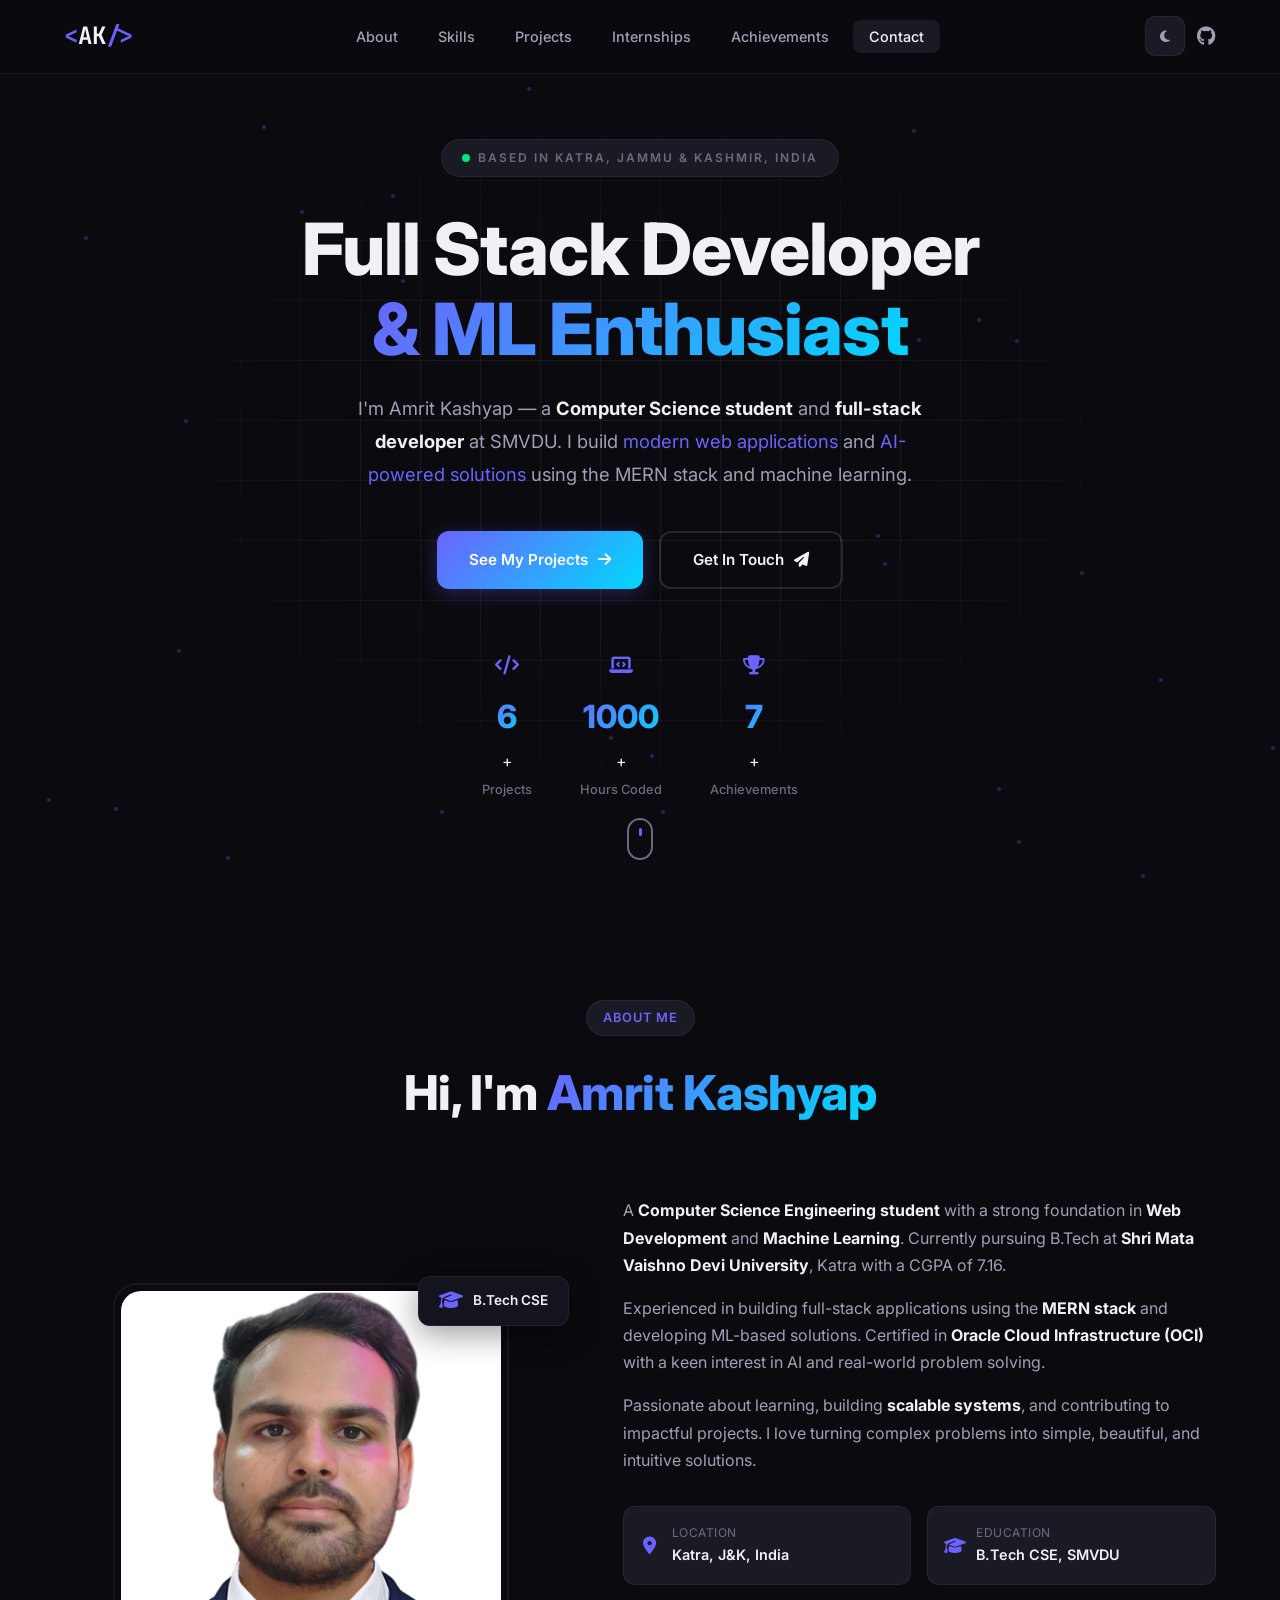
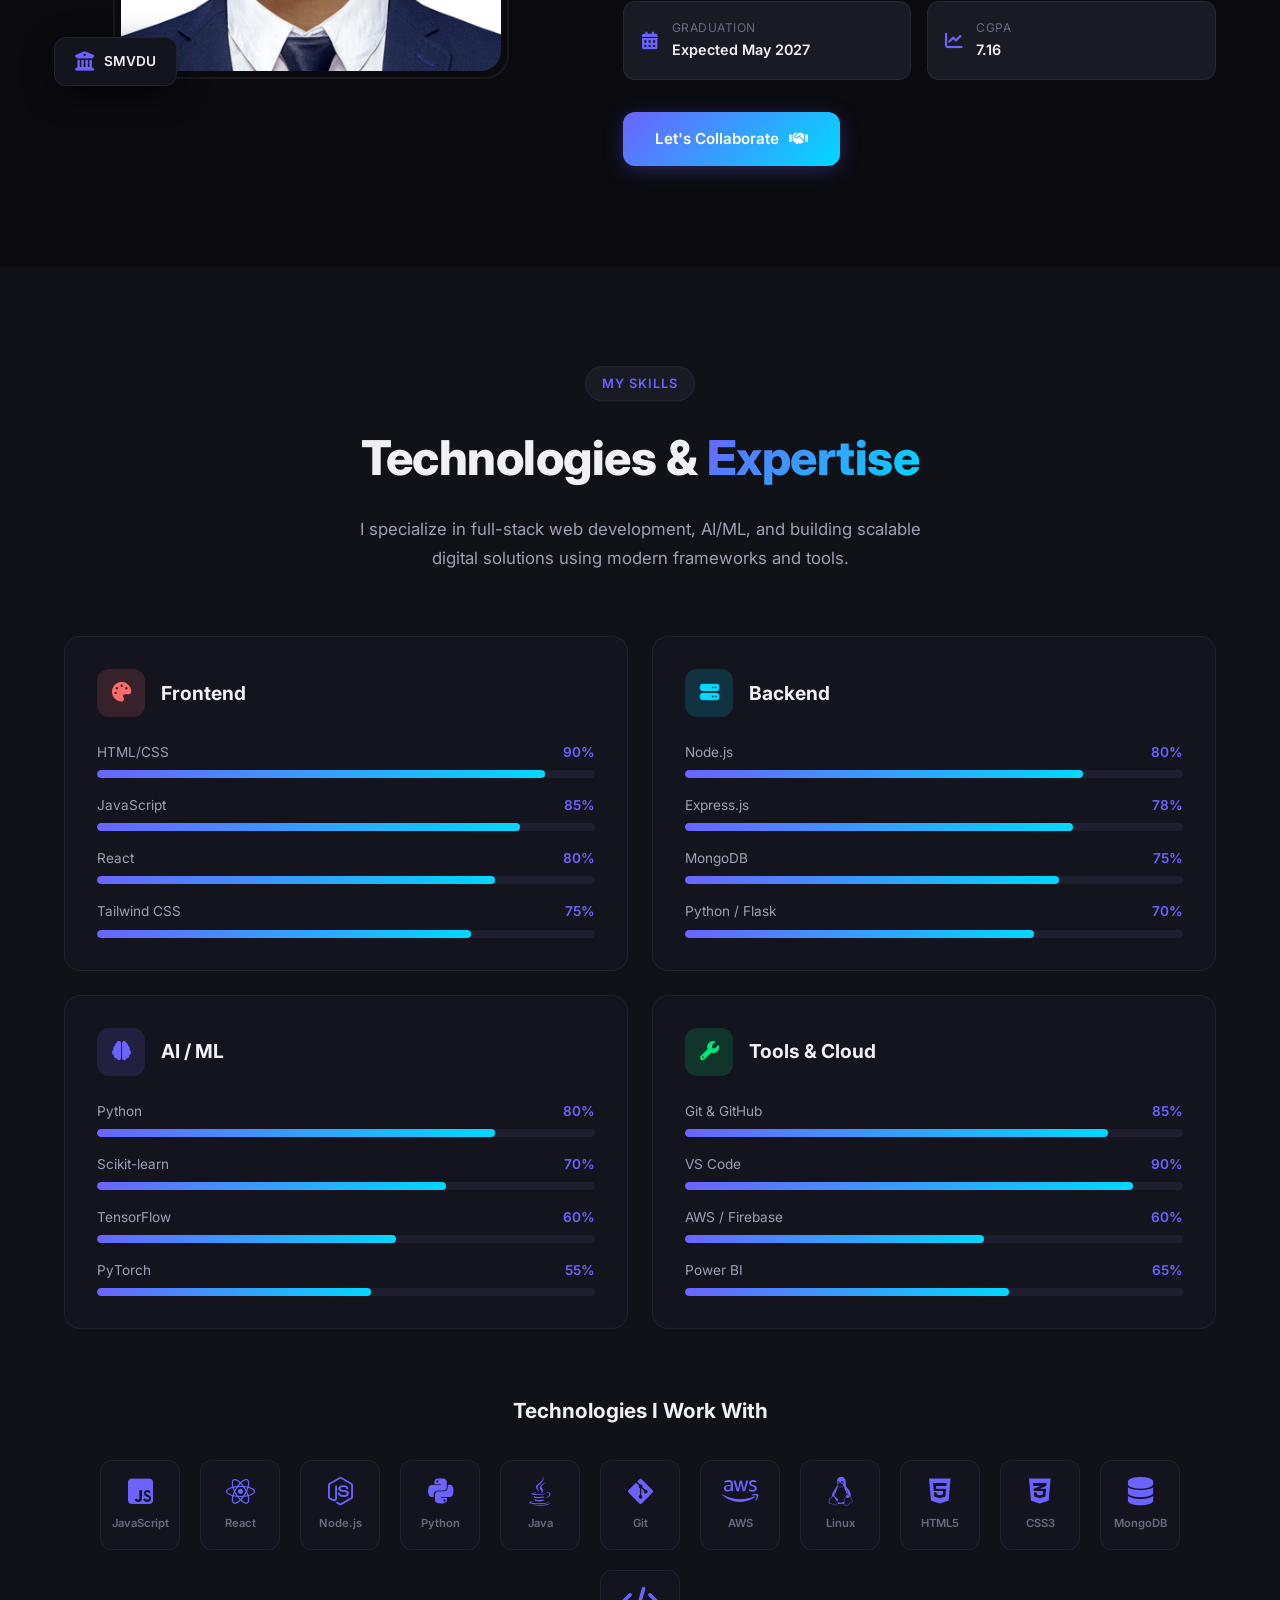
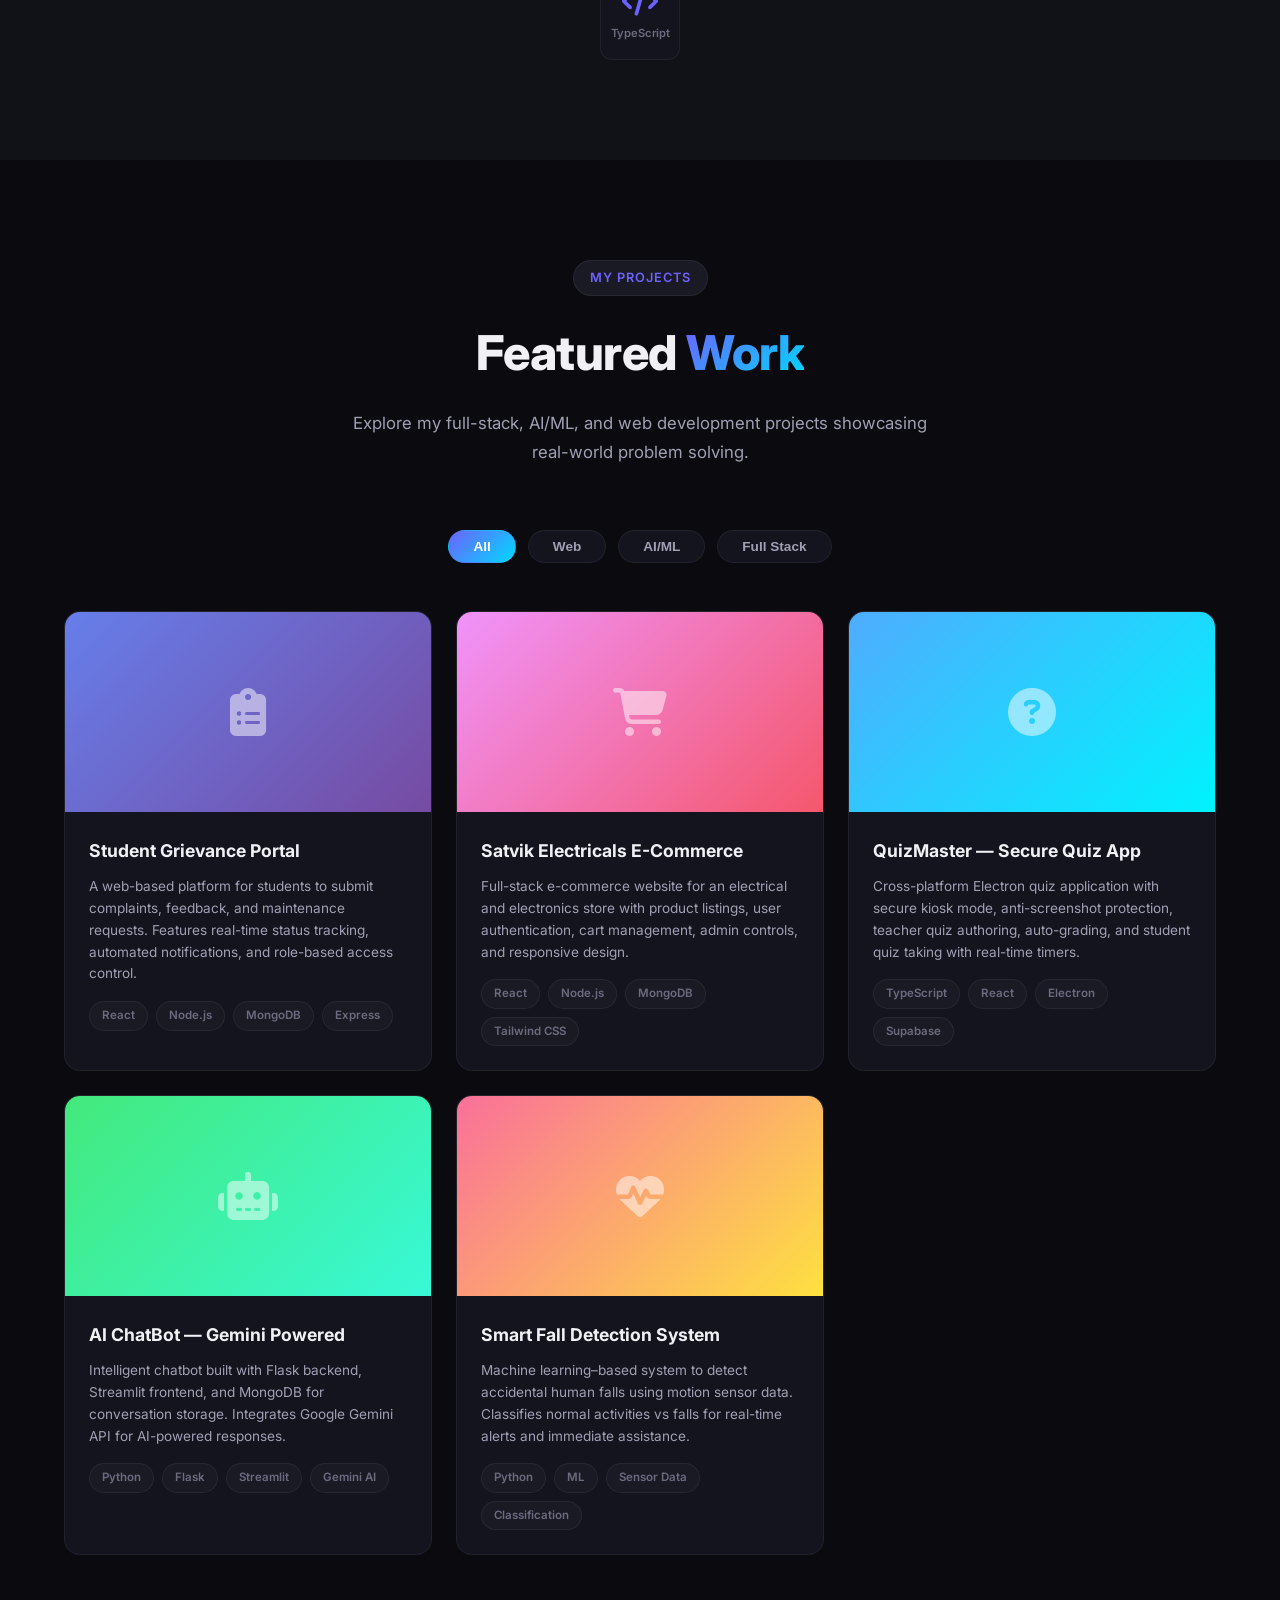
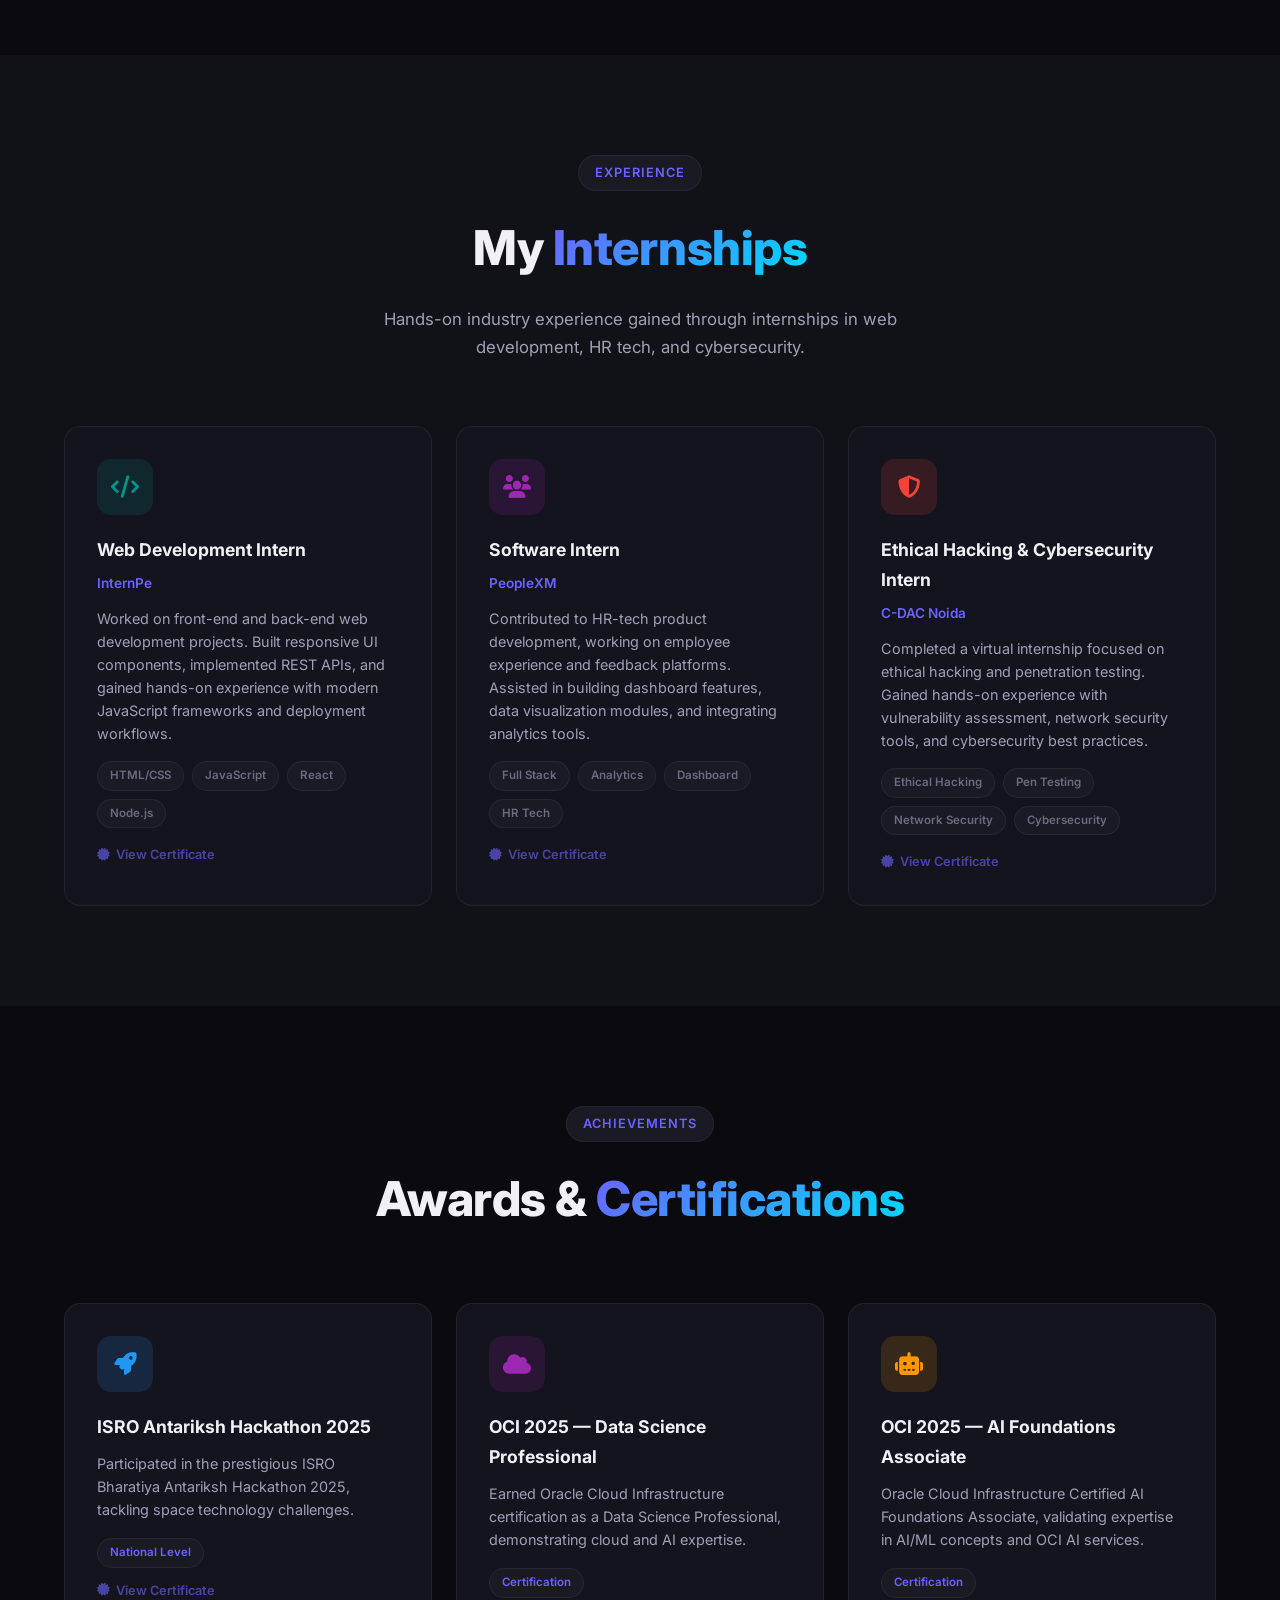
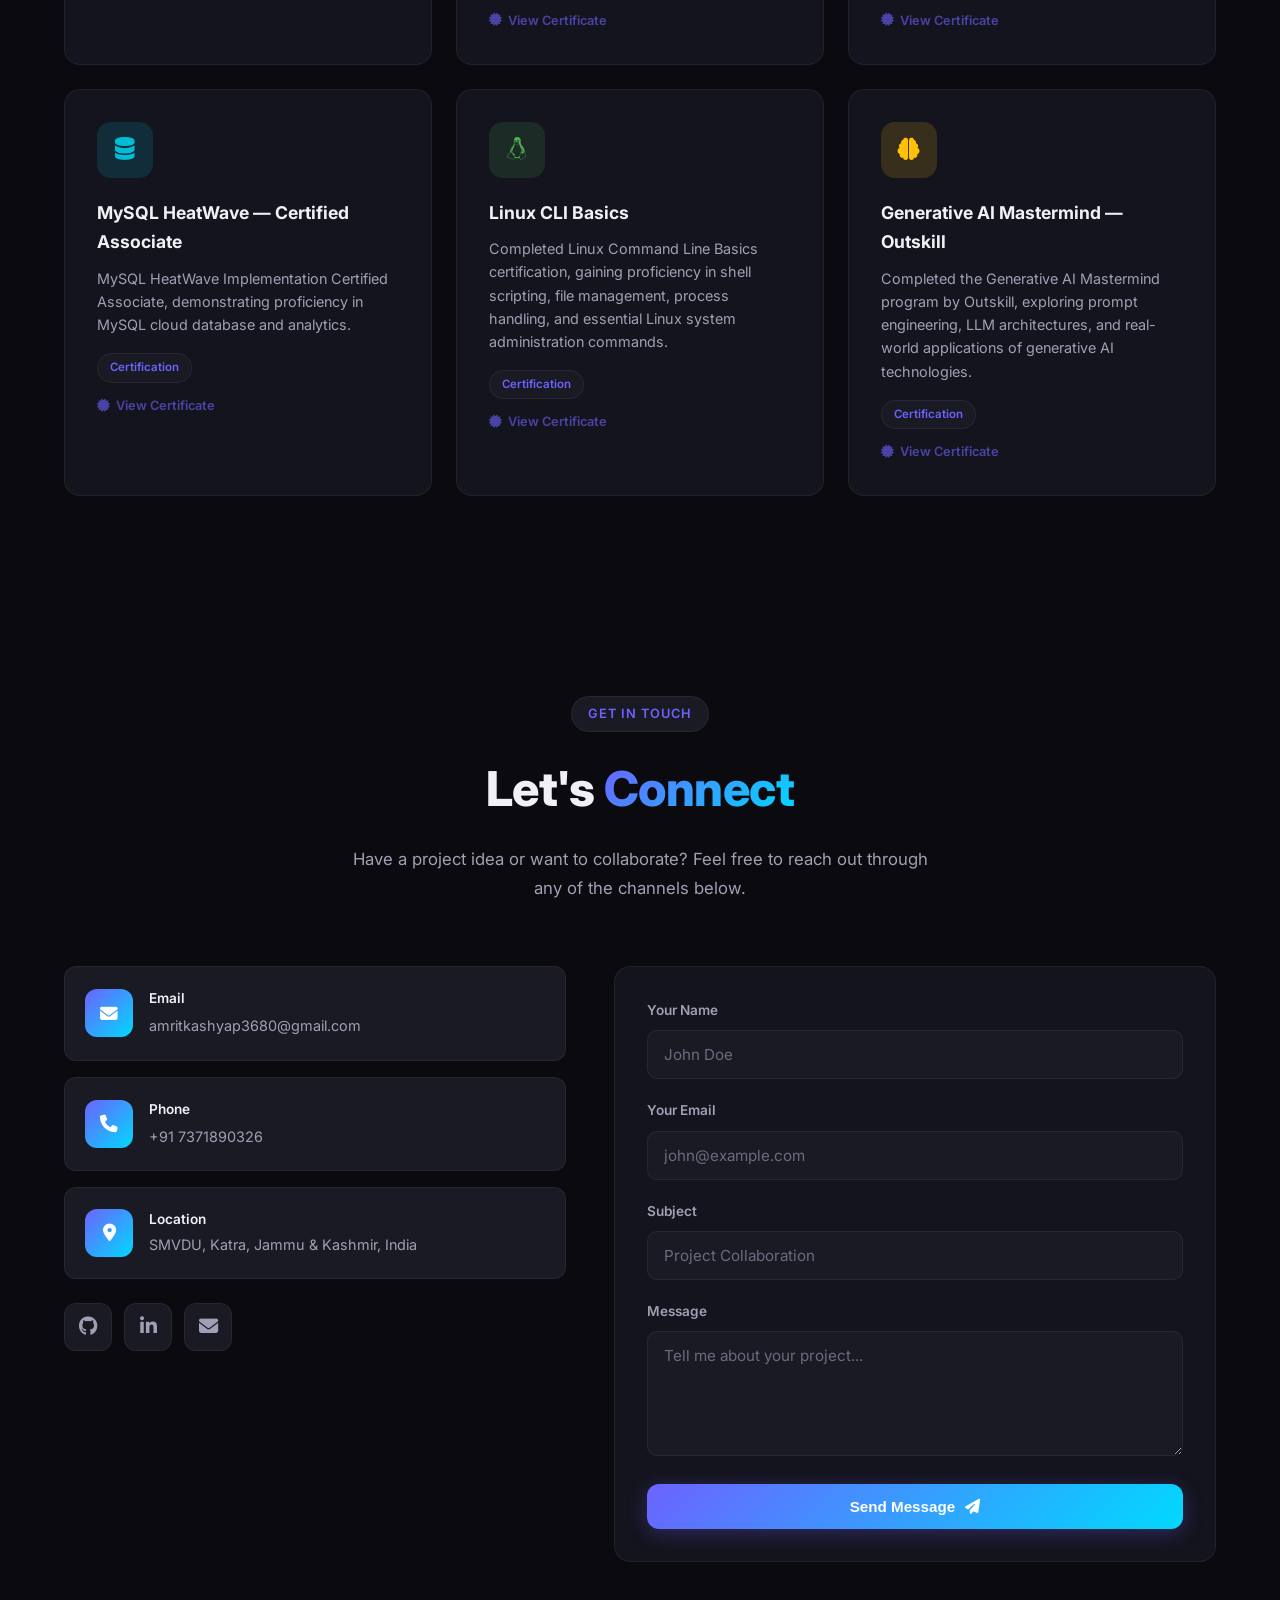
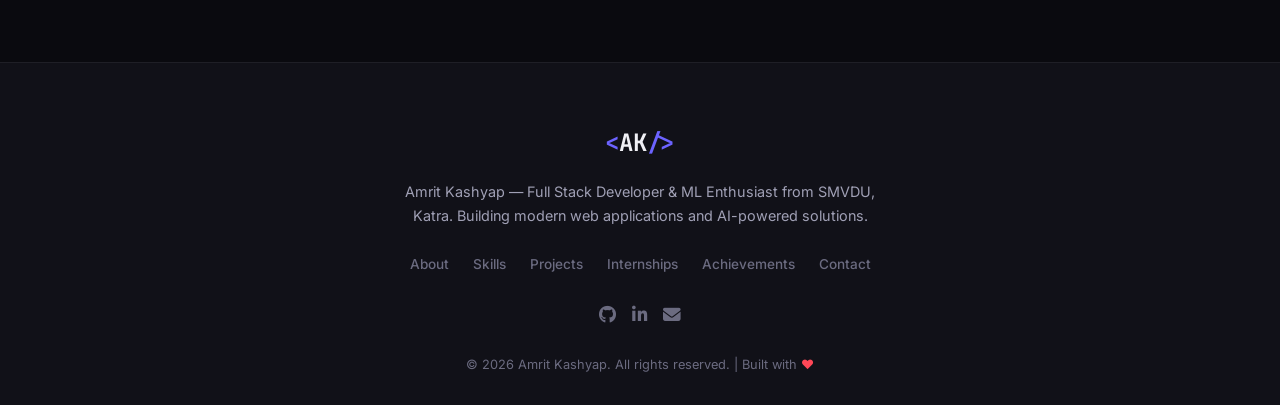
==== commit 735cb6cd: "Update GitHub link to Smart-Fall-Detection-System" ====
--- a/index.html
+++ b/index.html
@@ -511,7 +511,7 @@
                             <i class="fas fa-heartbeat"></i>
                         </div>
                         <div class="project-overlay">
-                            <a href="https://github.com/amritupadhyay45" target="_blank" rel="noopener noreferrer" class="project-link" title="GitHub Profile">
+                            <a href="https://github.com/amritupadhyay45/Smart-Fall-Detection-System" target="_blank" rel="noopener noreferrer" class="project-link" title="GitHub Profile">
                                 <i class="fab fa-github"></i>
                             </a>
                         </div>
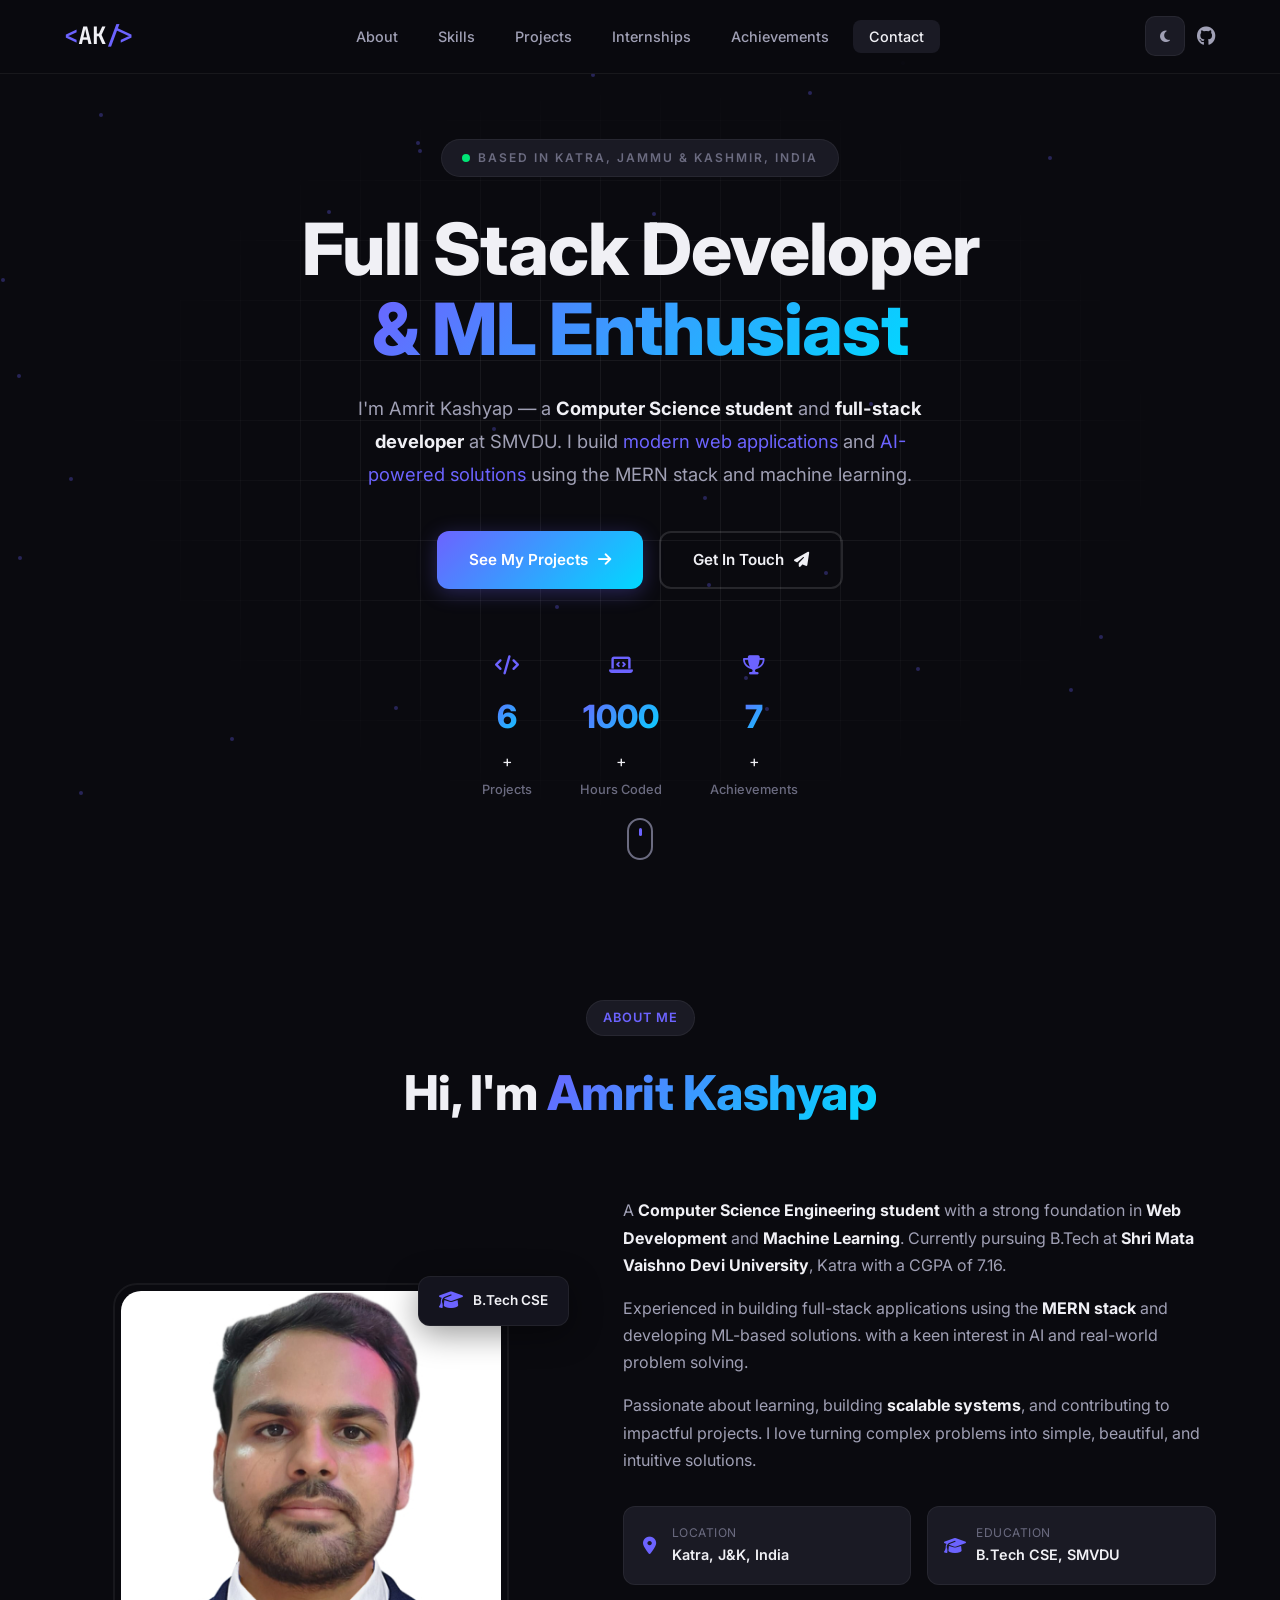
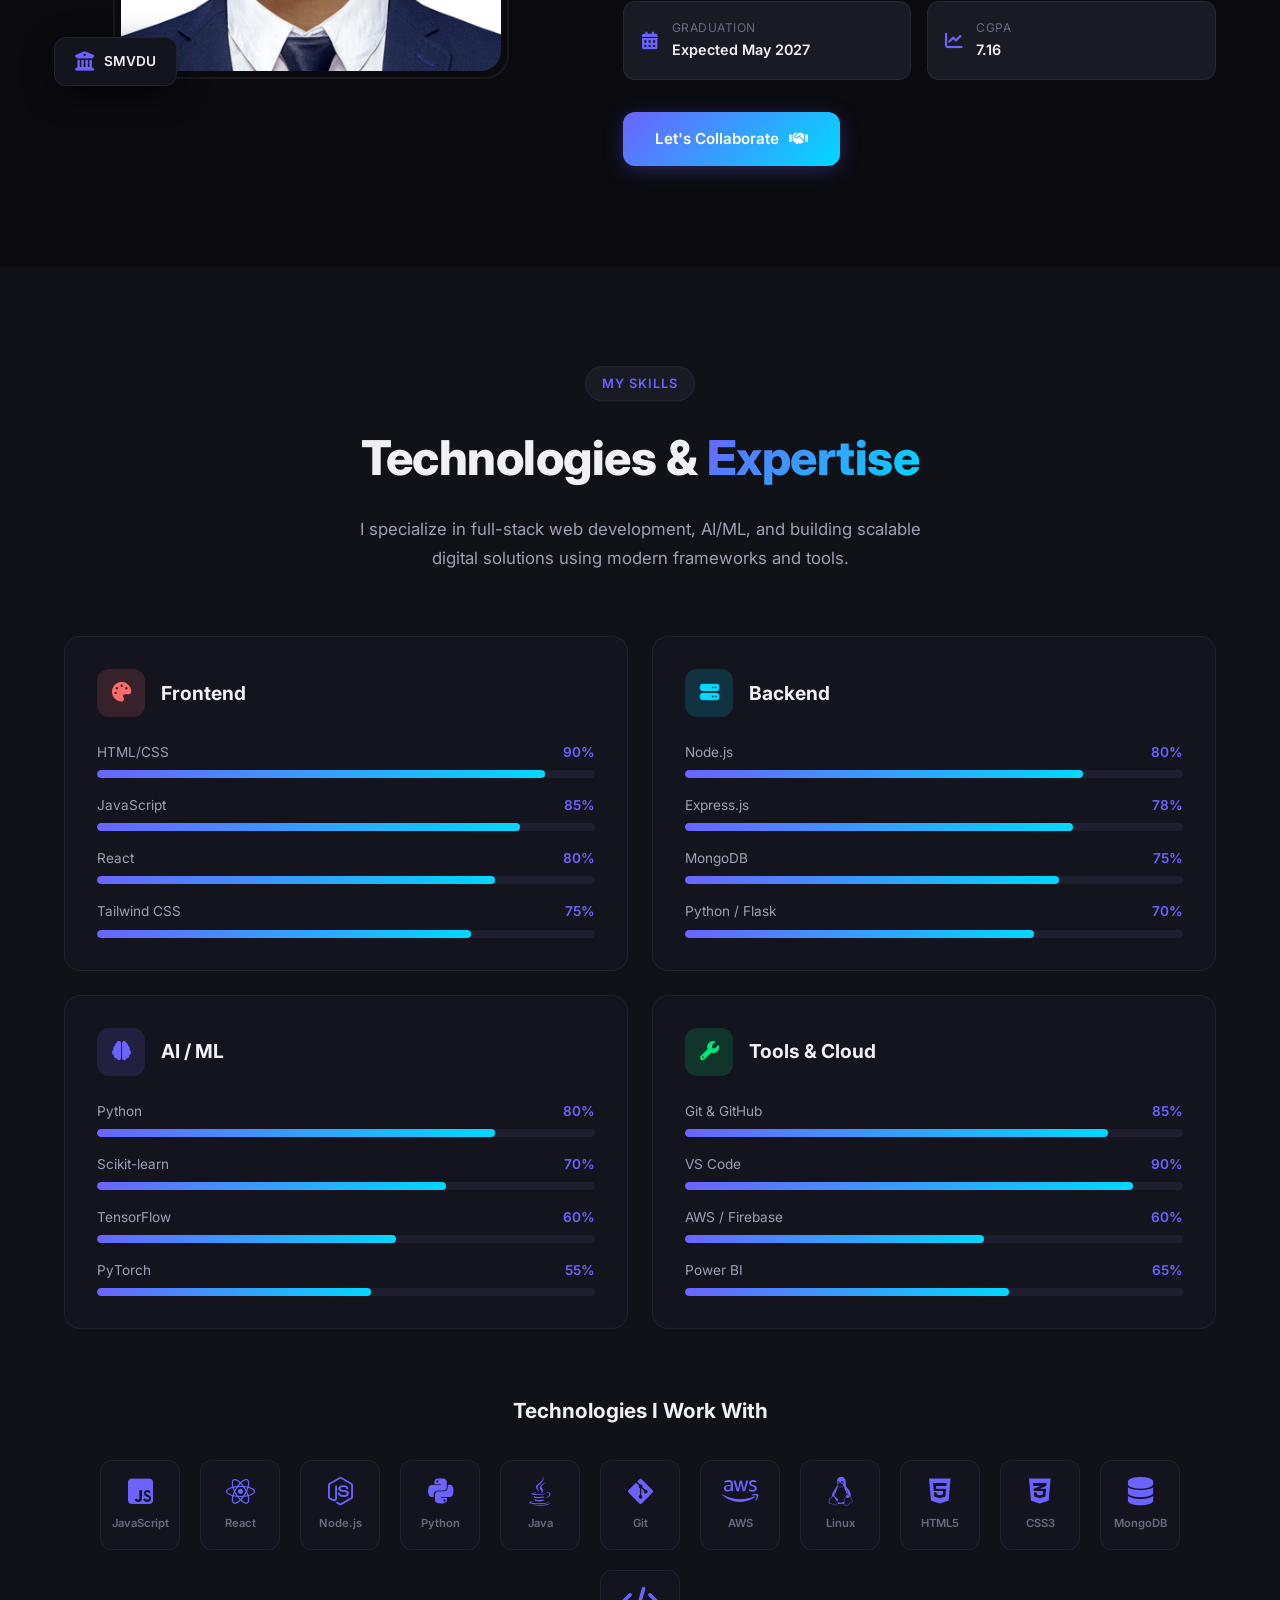
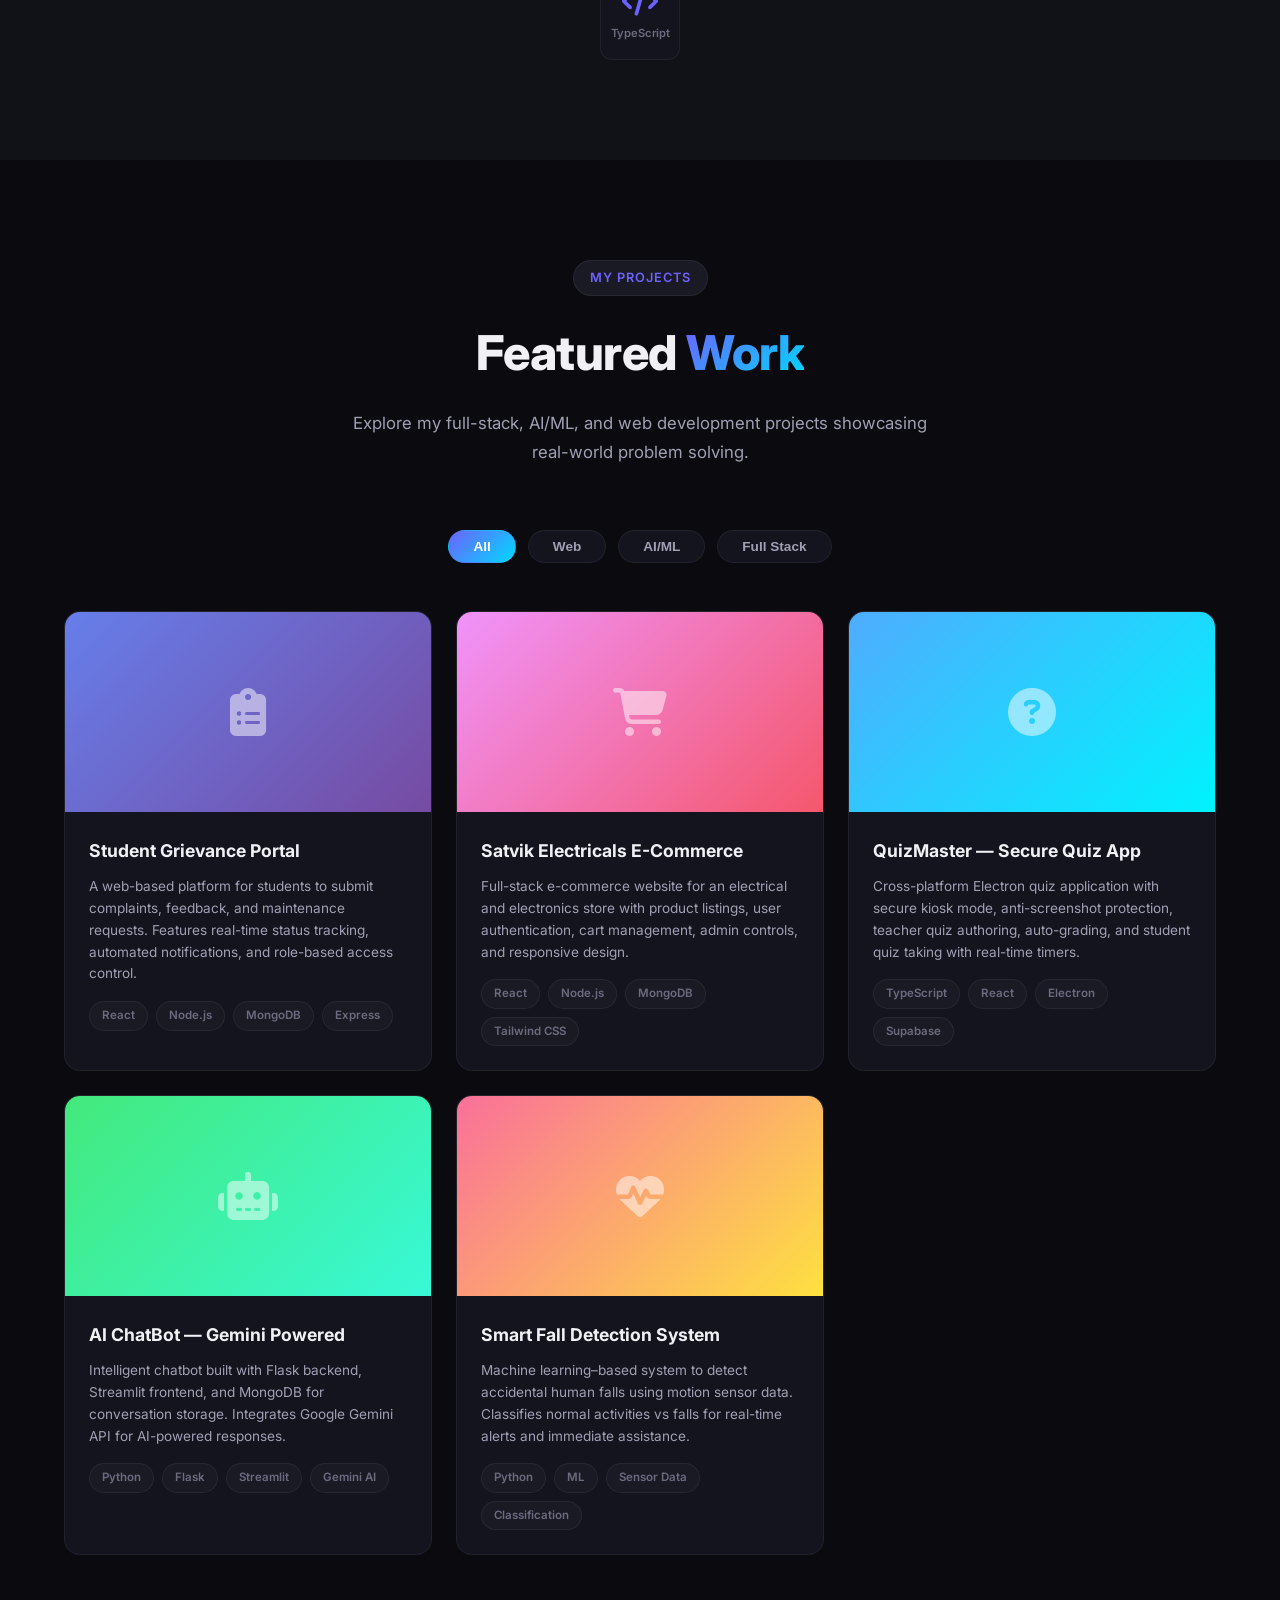
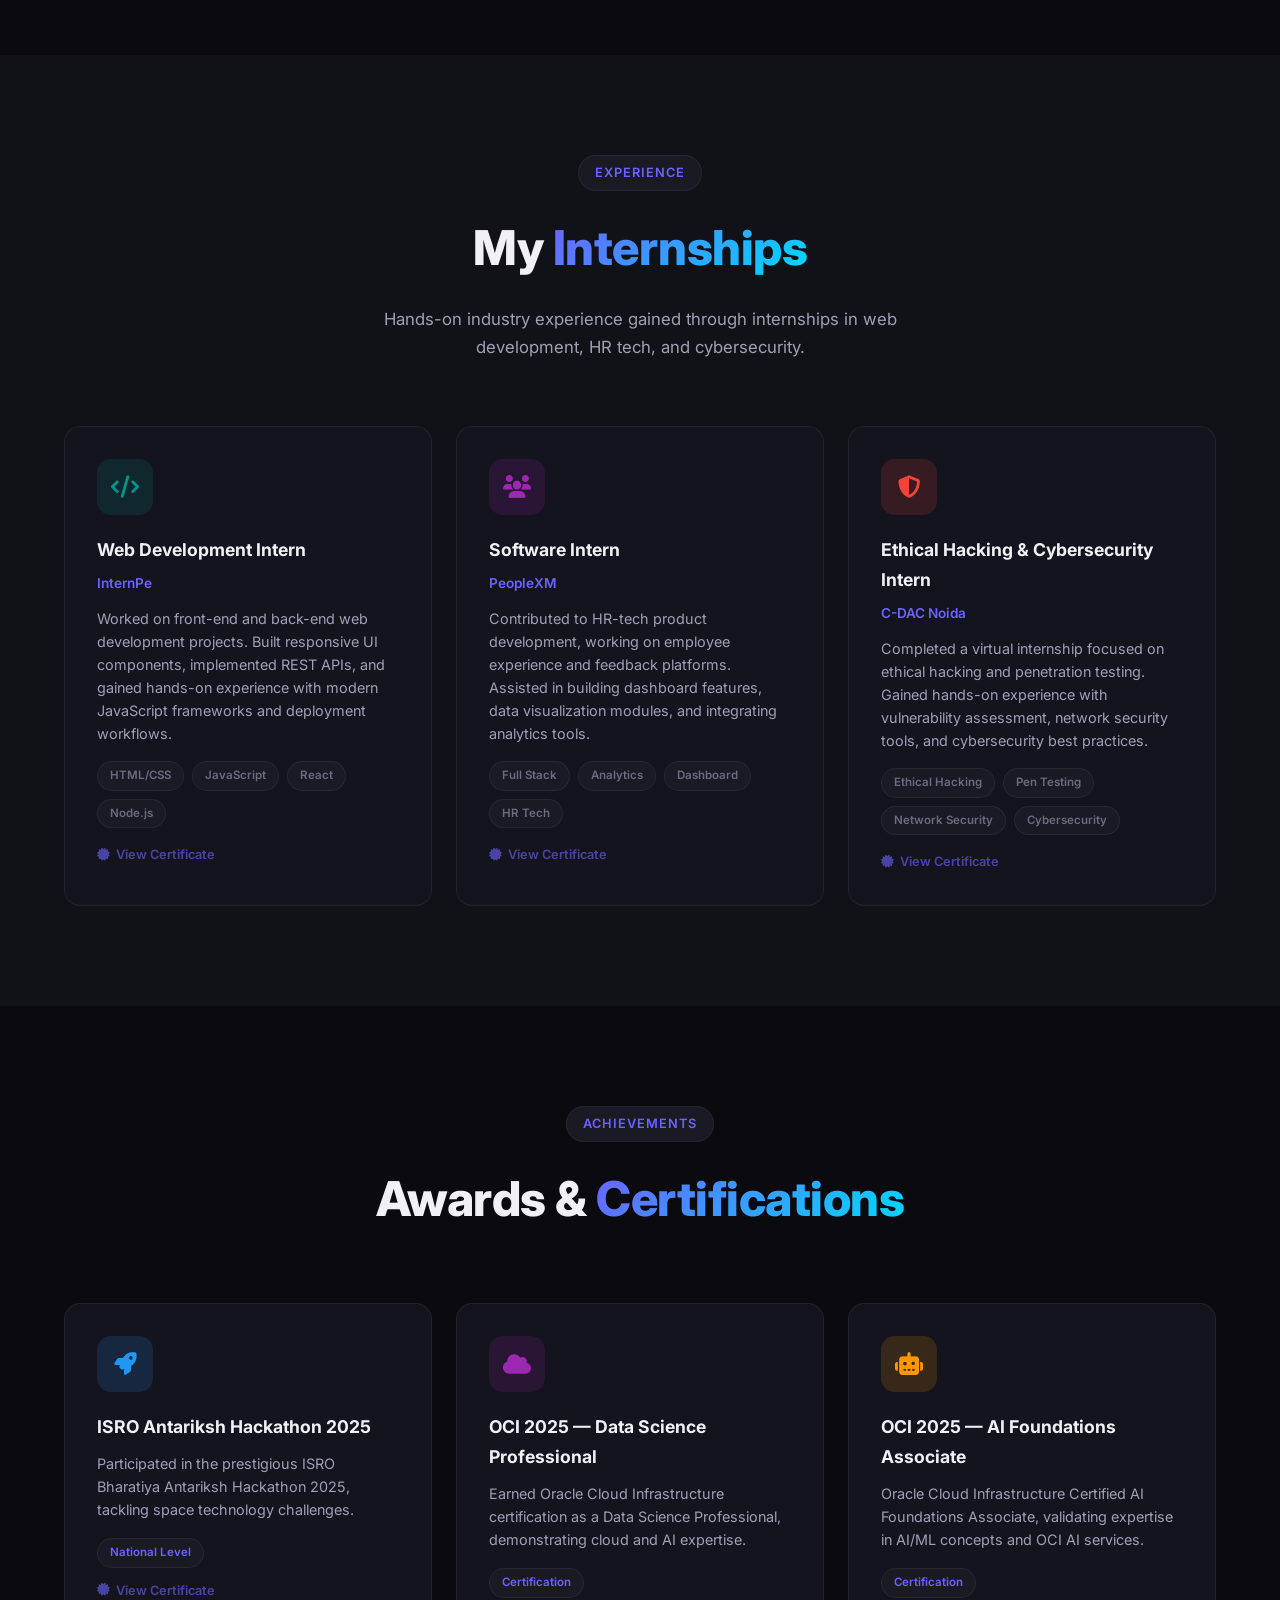
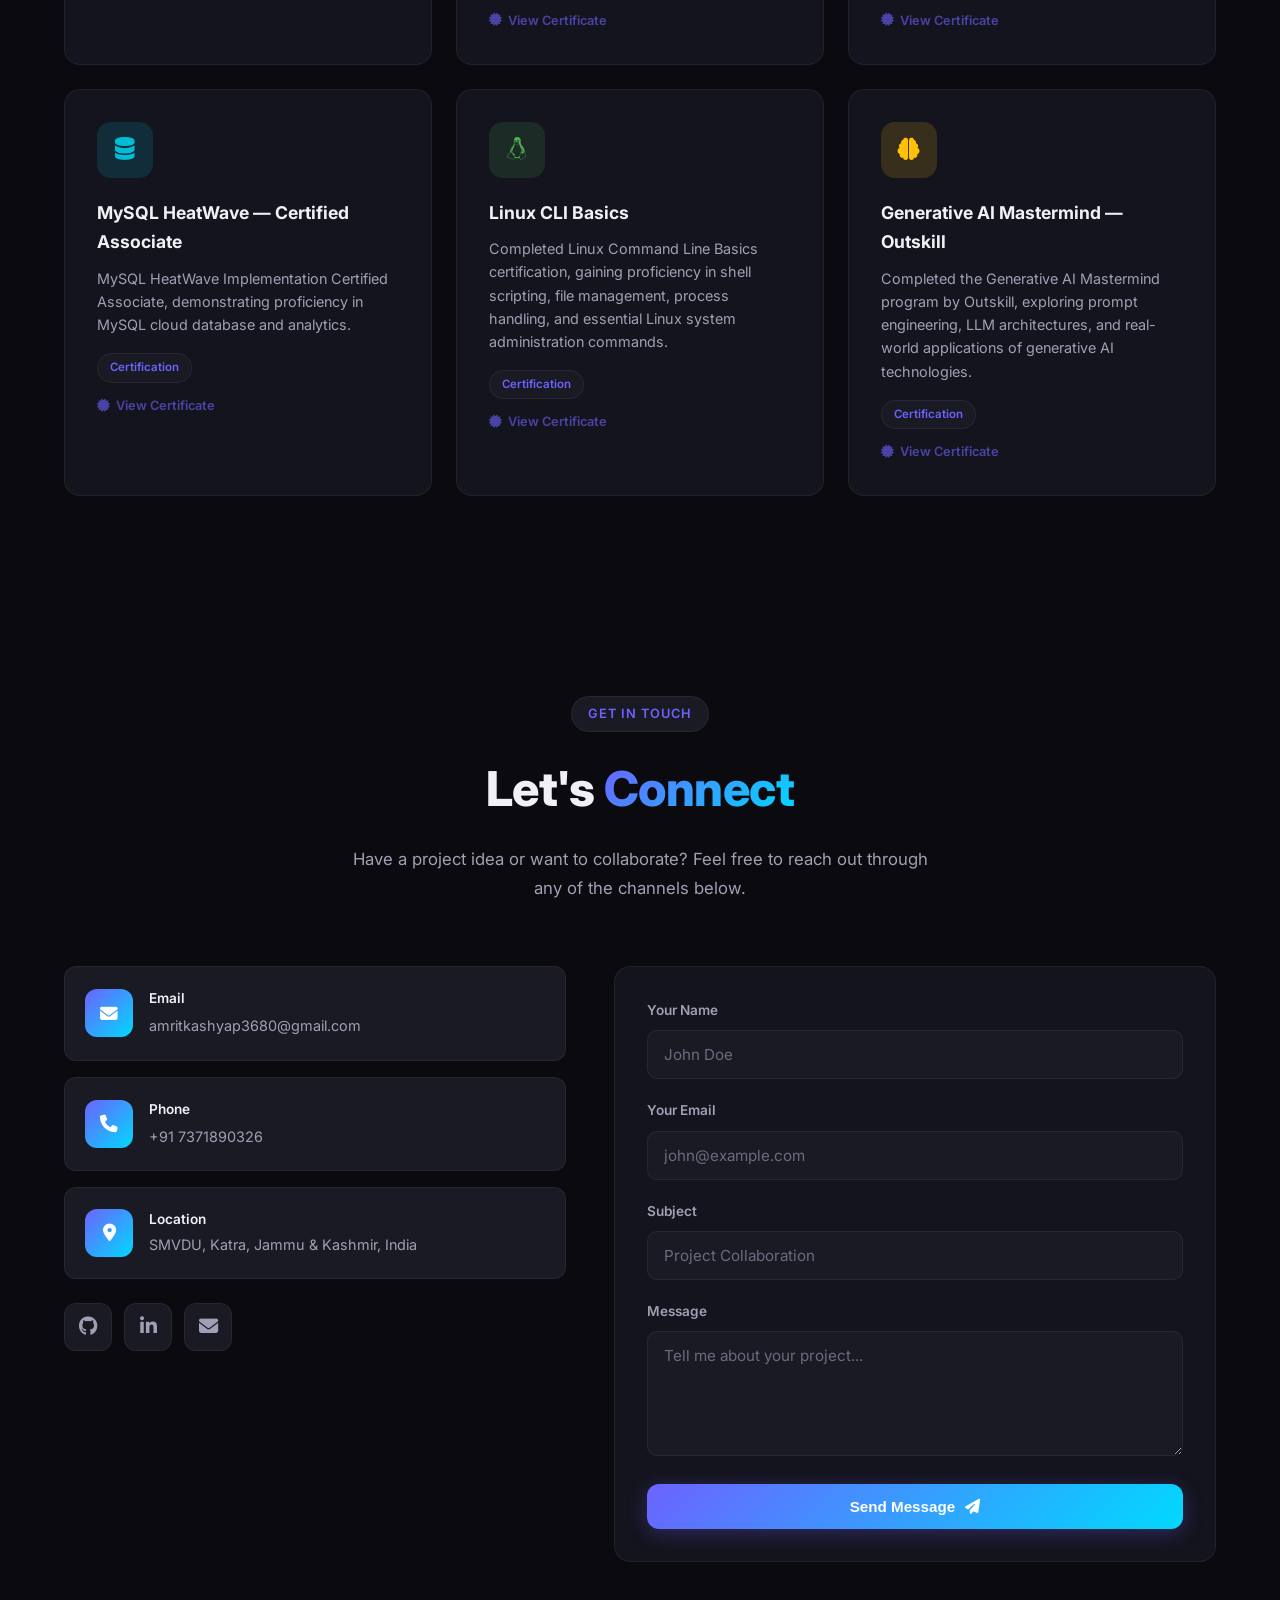
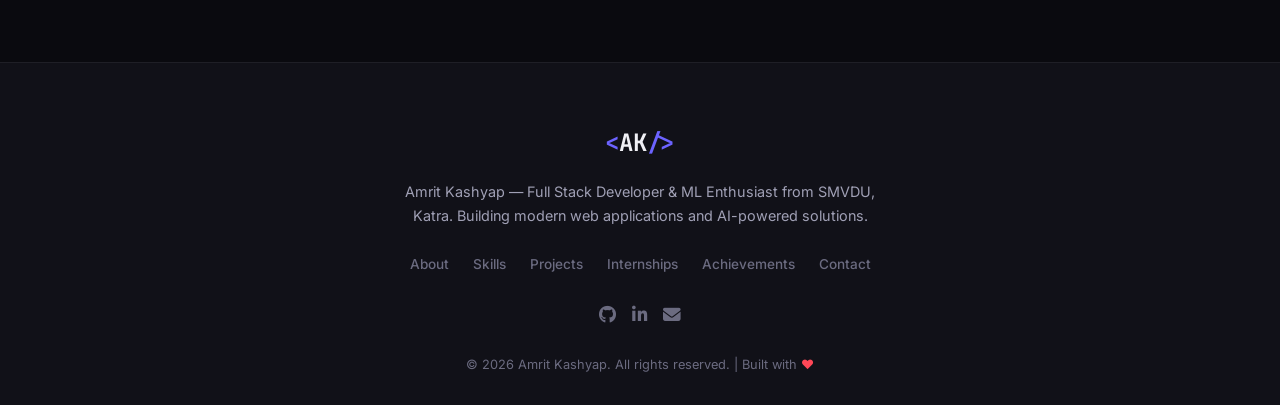
==== commit 0550a4ef: "Refine description in index.html Removed redundant phrase in the description." ====
--- a/index.html
+++ b/index.html
@@ -129,8 +129,7 @@
                     </p>
                     <p>
                         Experienced in building full-stack applications using the <strong>MERN stack</strong> and 
-                        developing ML-based solutions. Certified in <strong>Oracle Cloud Infrastructure (OCI)</strong> 
-                        with a keen interest in AI and real-world problem solving.
+                        developing ML-based solutions. with a keen interest in AI and real-world problem solving.
                     </p>
                     <p>
                         Passionate about learning, building <strong>scalable systems</strong>, and contributing to 
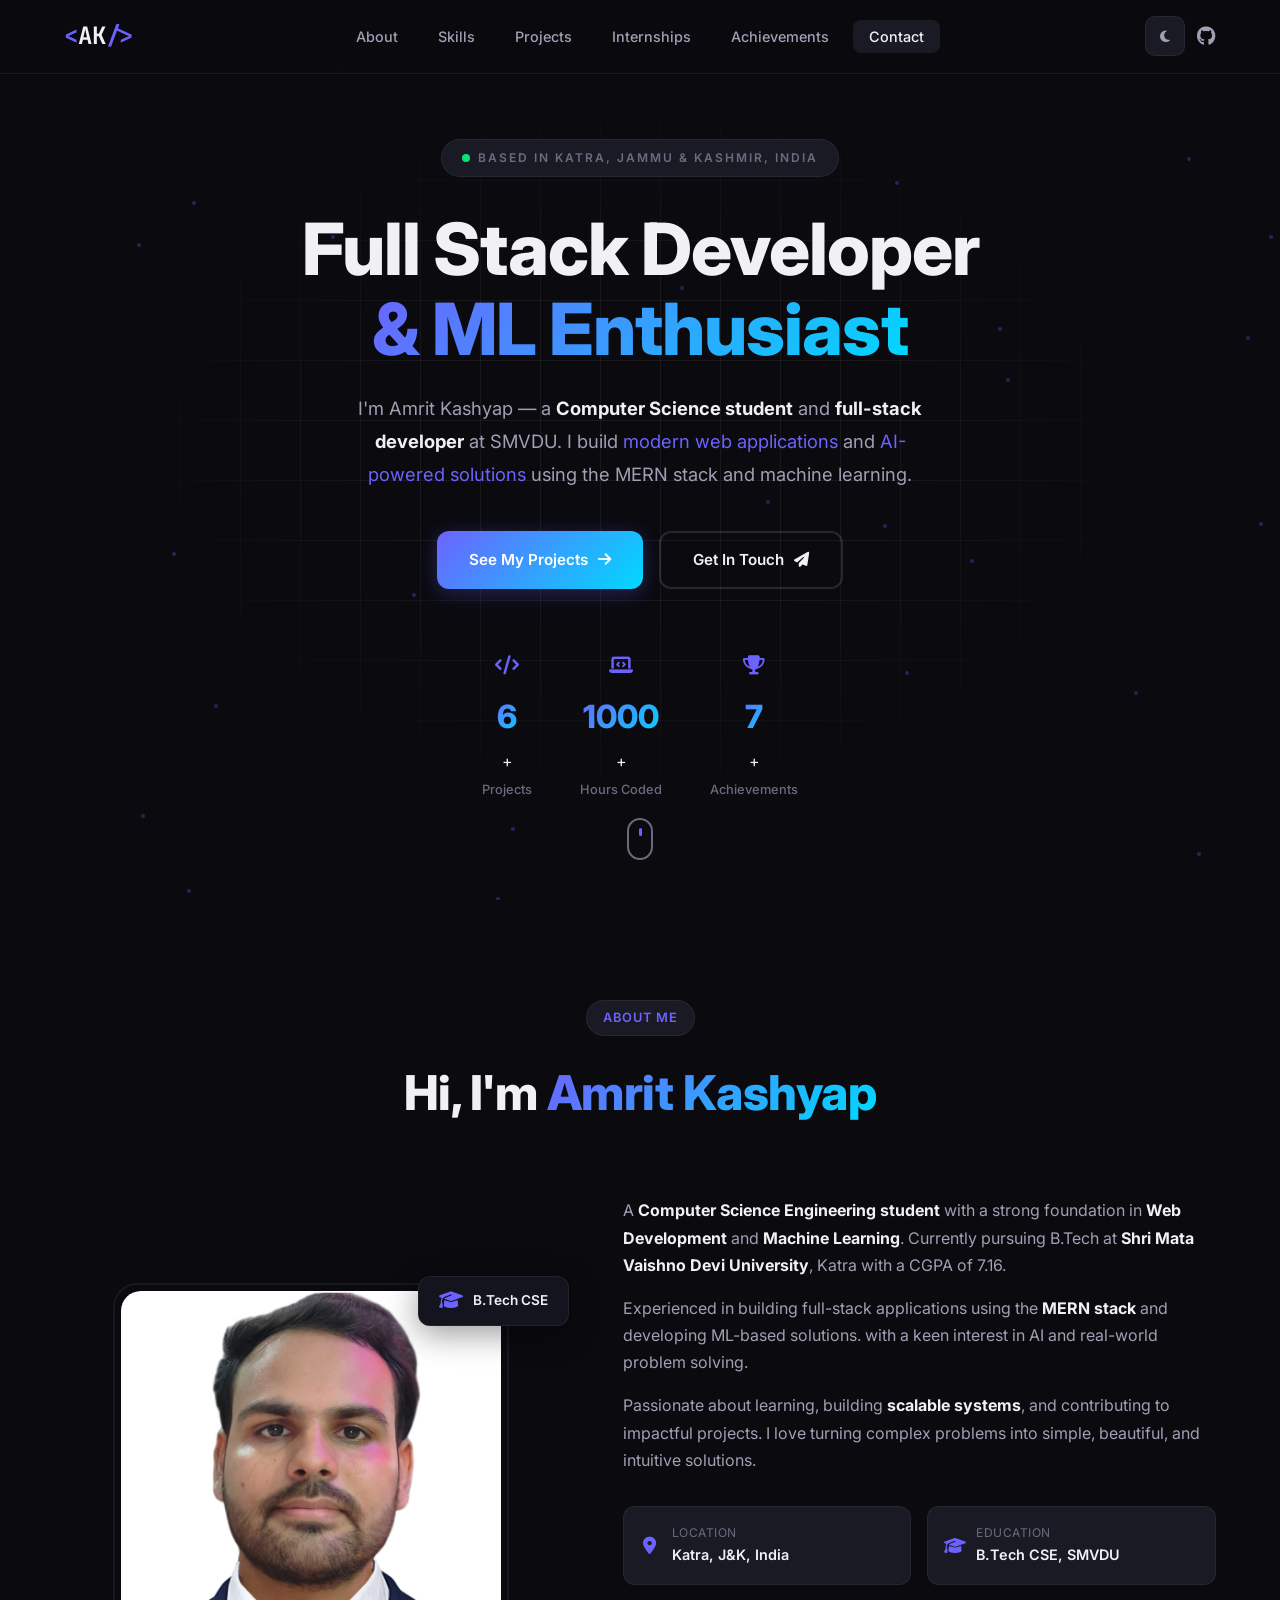
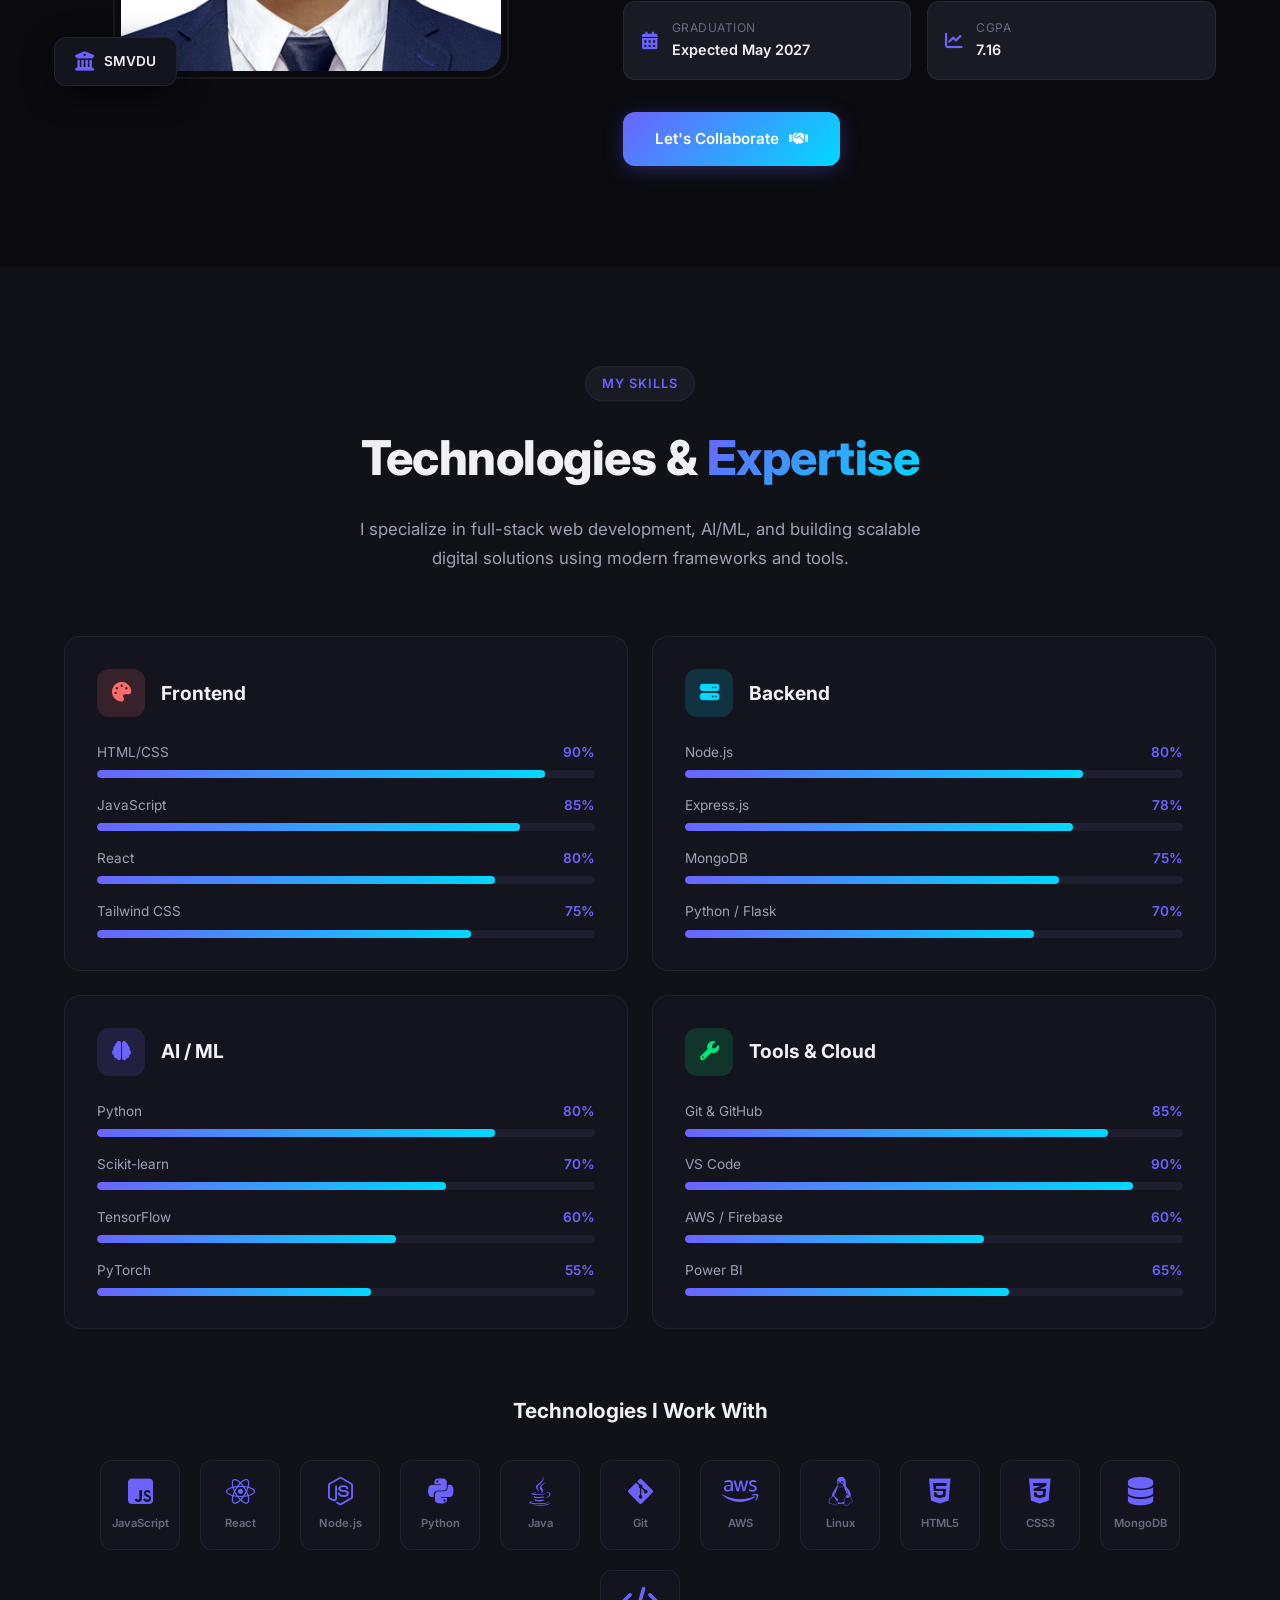
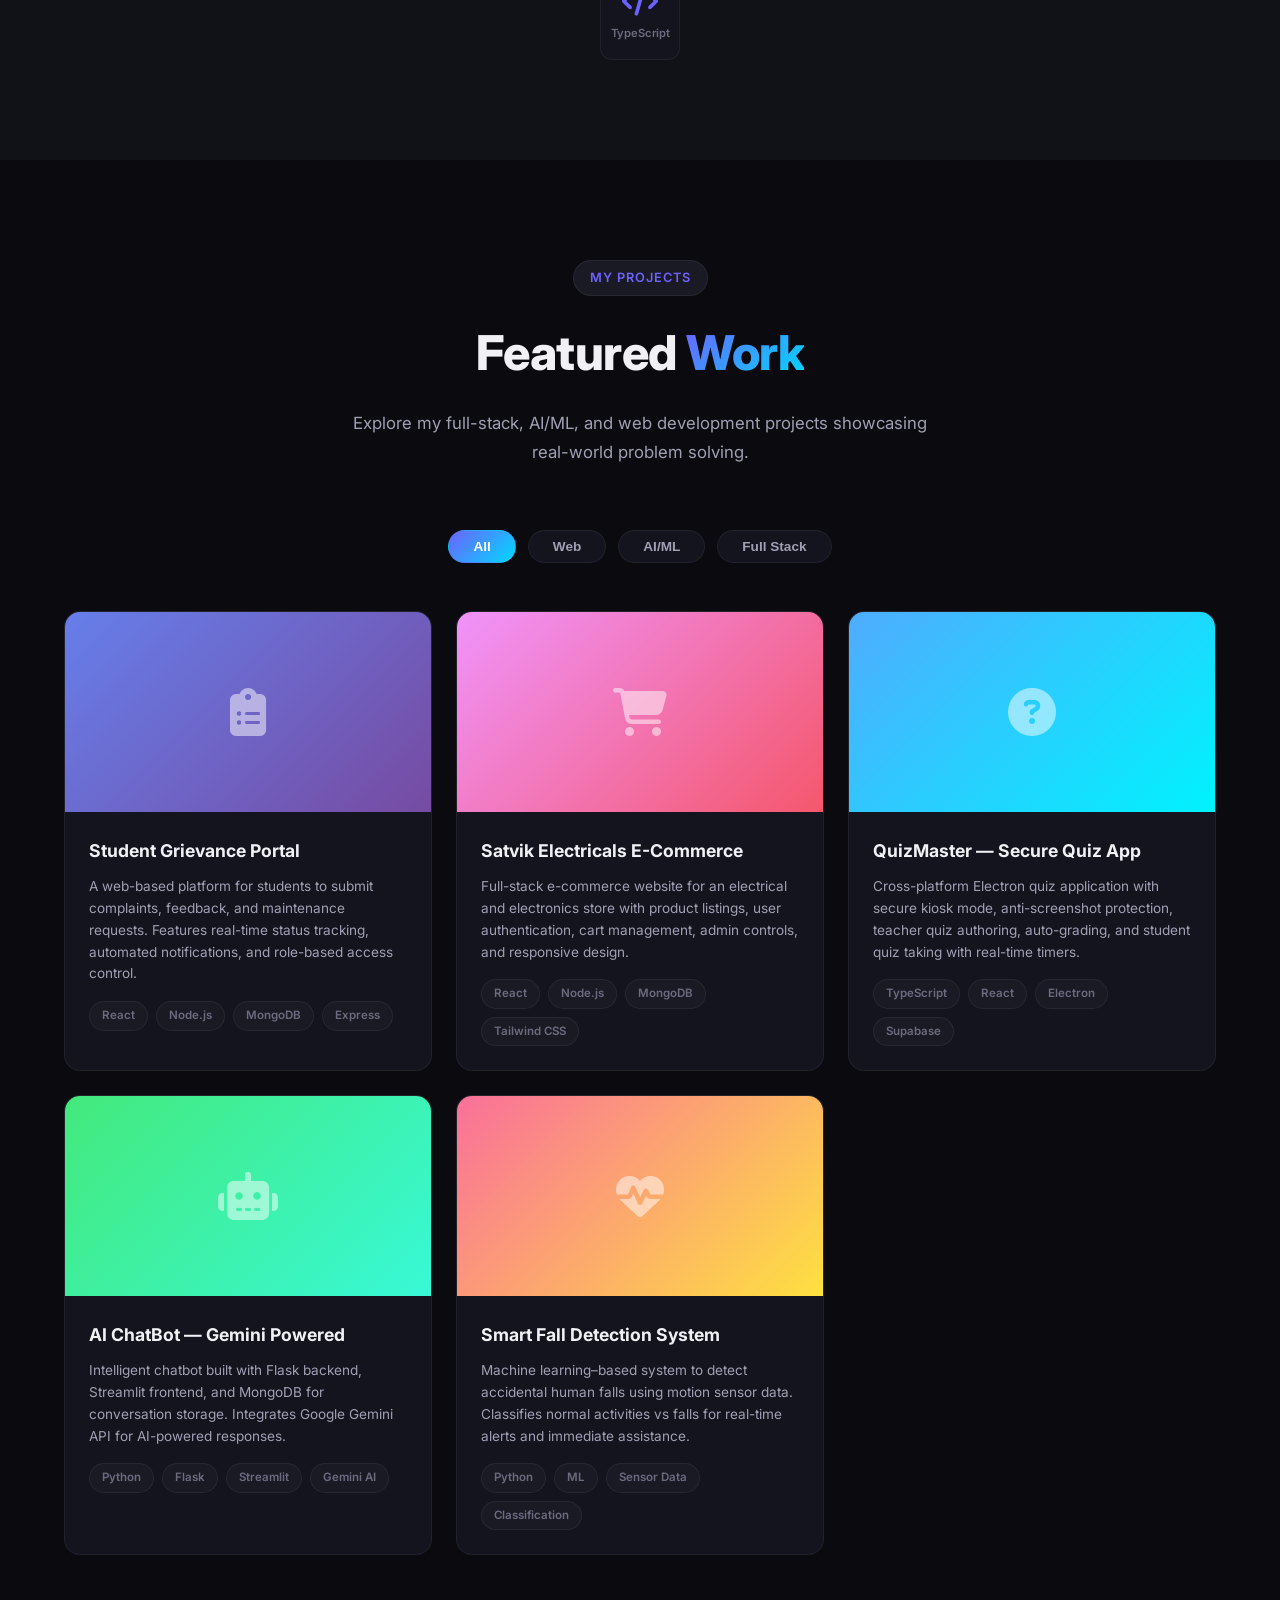
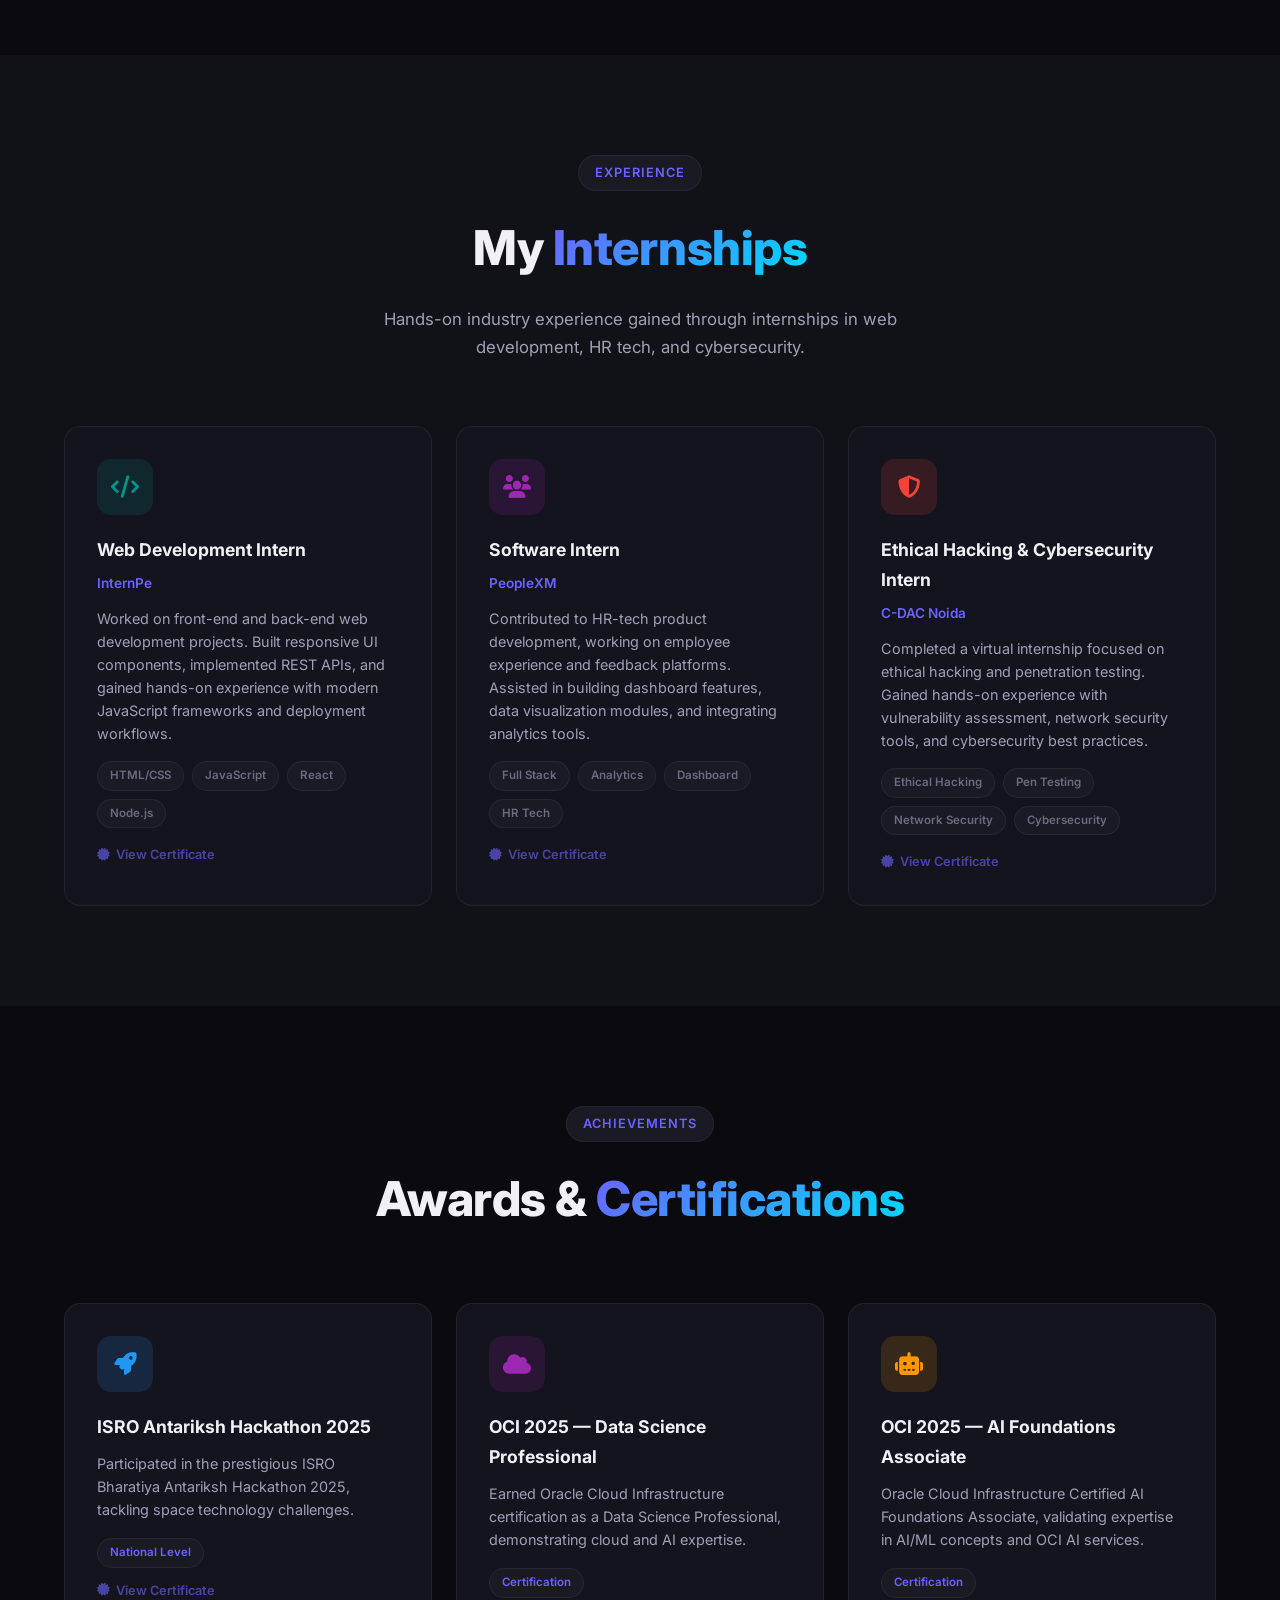
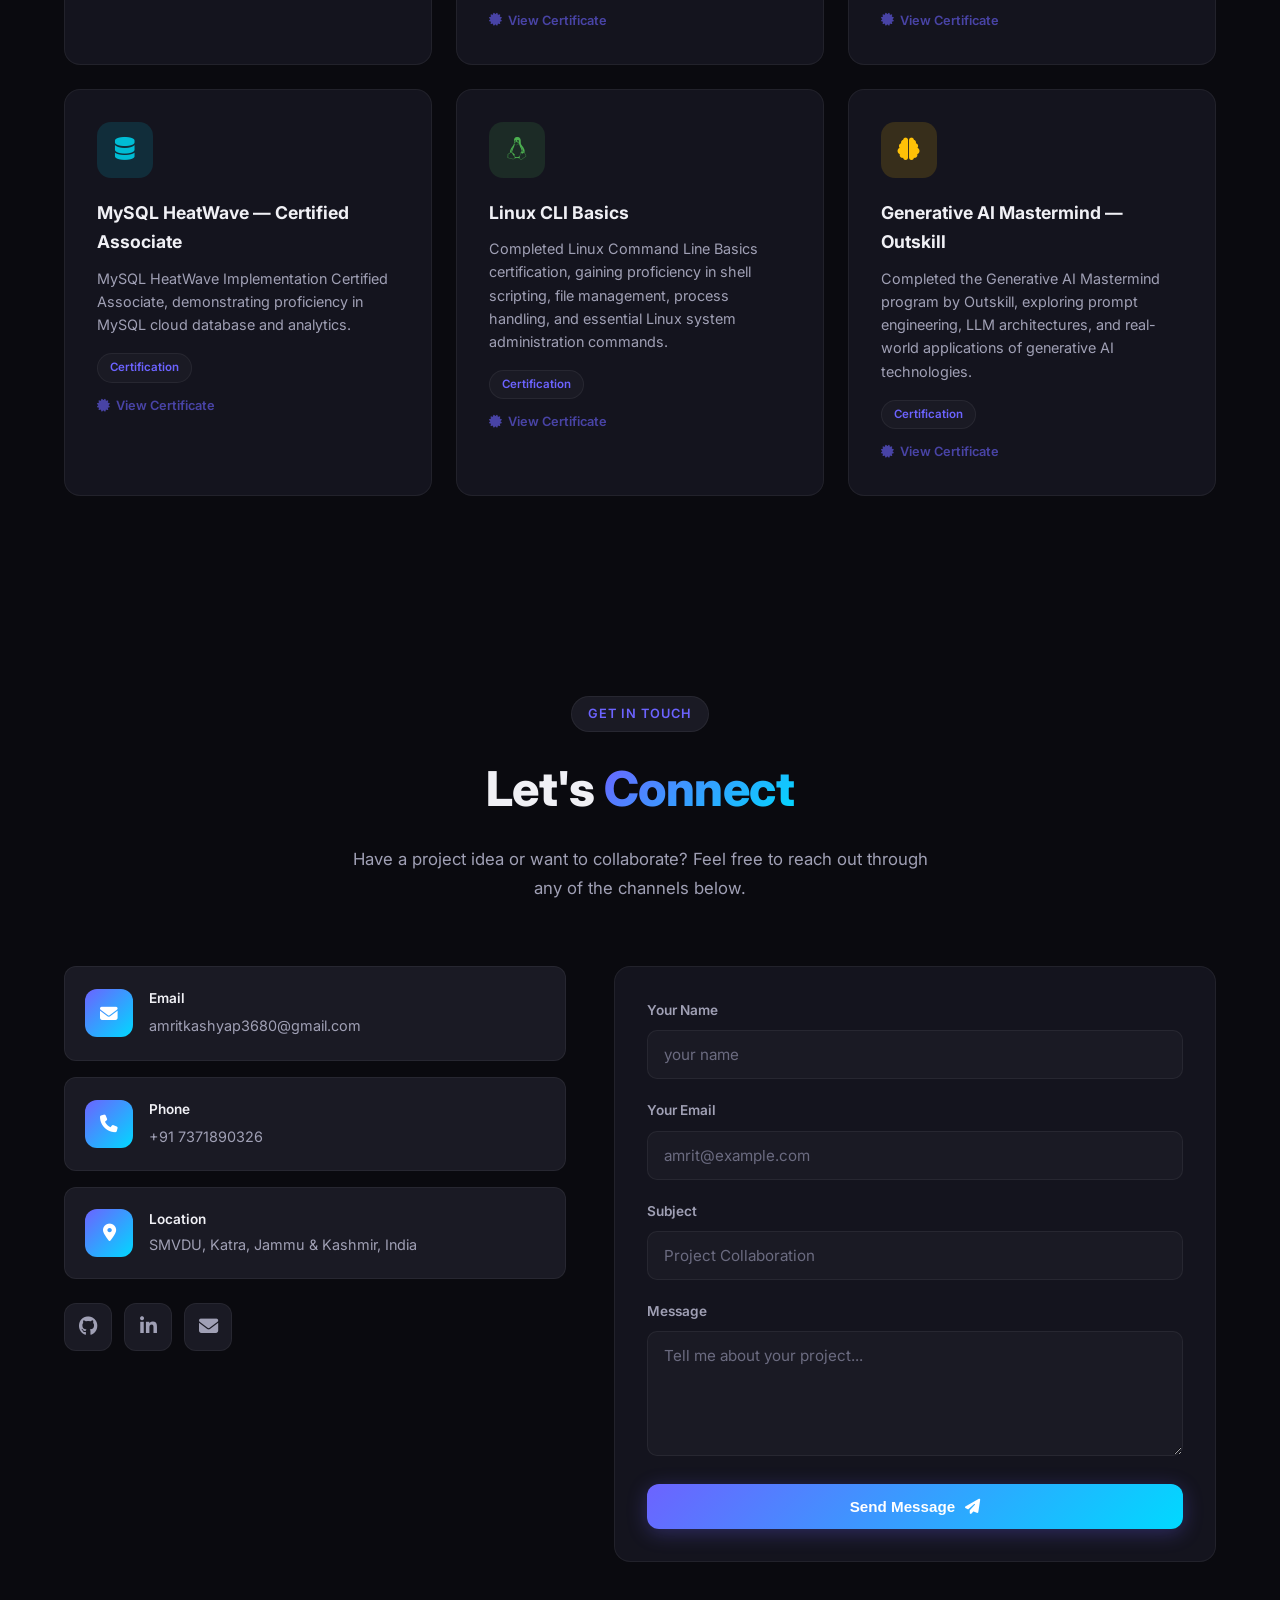
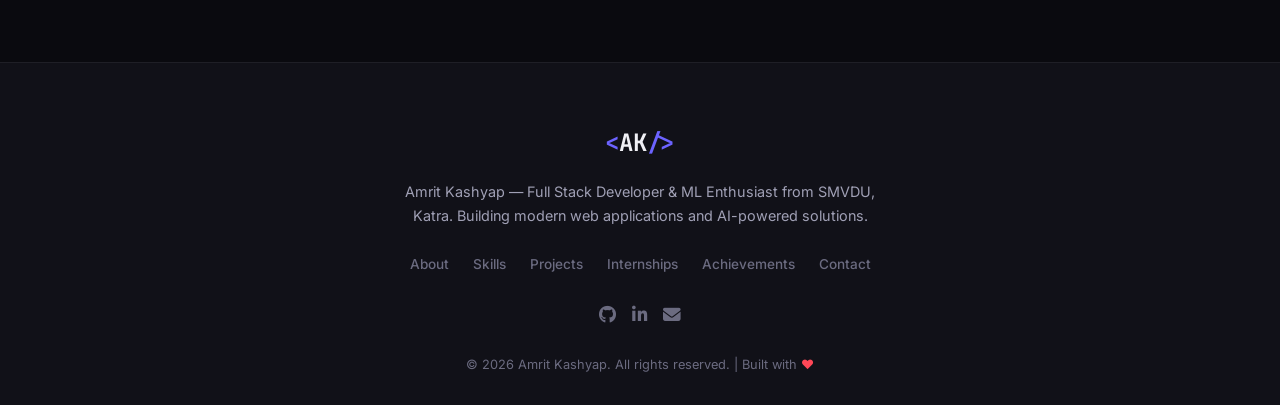
==== commit 5c2e1f78: "text in contact form inputs" ====
--- a/index.html
+++ b/index.html
@@ -725,11 +725,11 @@
                 <form class="contact-form reveal-right" id="contactForm" action="https://formspree.io/f/your-form-id" method="POST">
                     <div class="form-group">
                         <label for="name">Your Name</label>
-                        <input type="text" id="name" name="name" required placeholder="John Doe" autocomplete="name">
+                        <input type="text" id="name" name="name" required placeholder="your name " autocomplete="name">
                     </div>
                     <div class="form-group">
                         <label for="email">Your Email</label>
-                        <input type="email" id="email" name="email" required placeholder="john@example.com" autocomplete="email">
+                        <input type="email" id="email" name="email" required placeholder="amrit@example.com" autocomplete="email">
                     </div>
                     <div class="form-group">
                         <label for="subject">Subject</label>
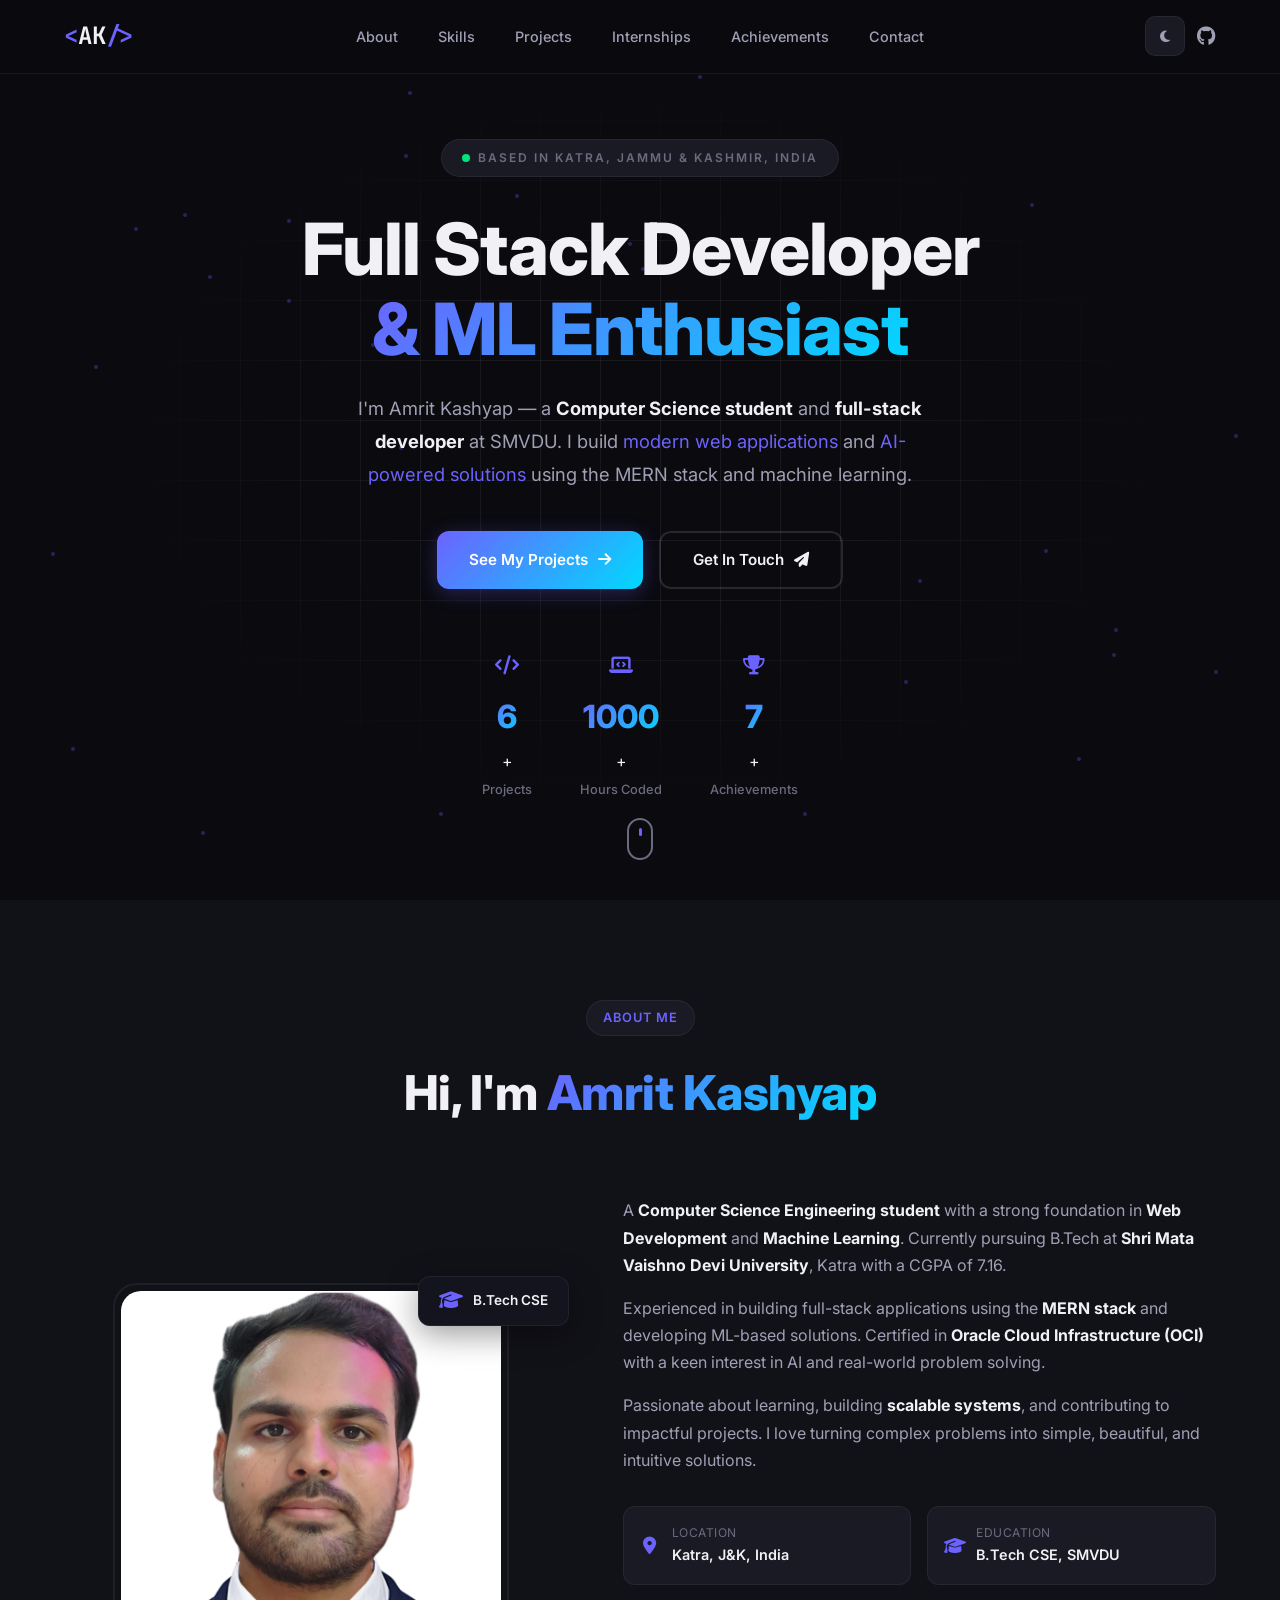
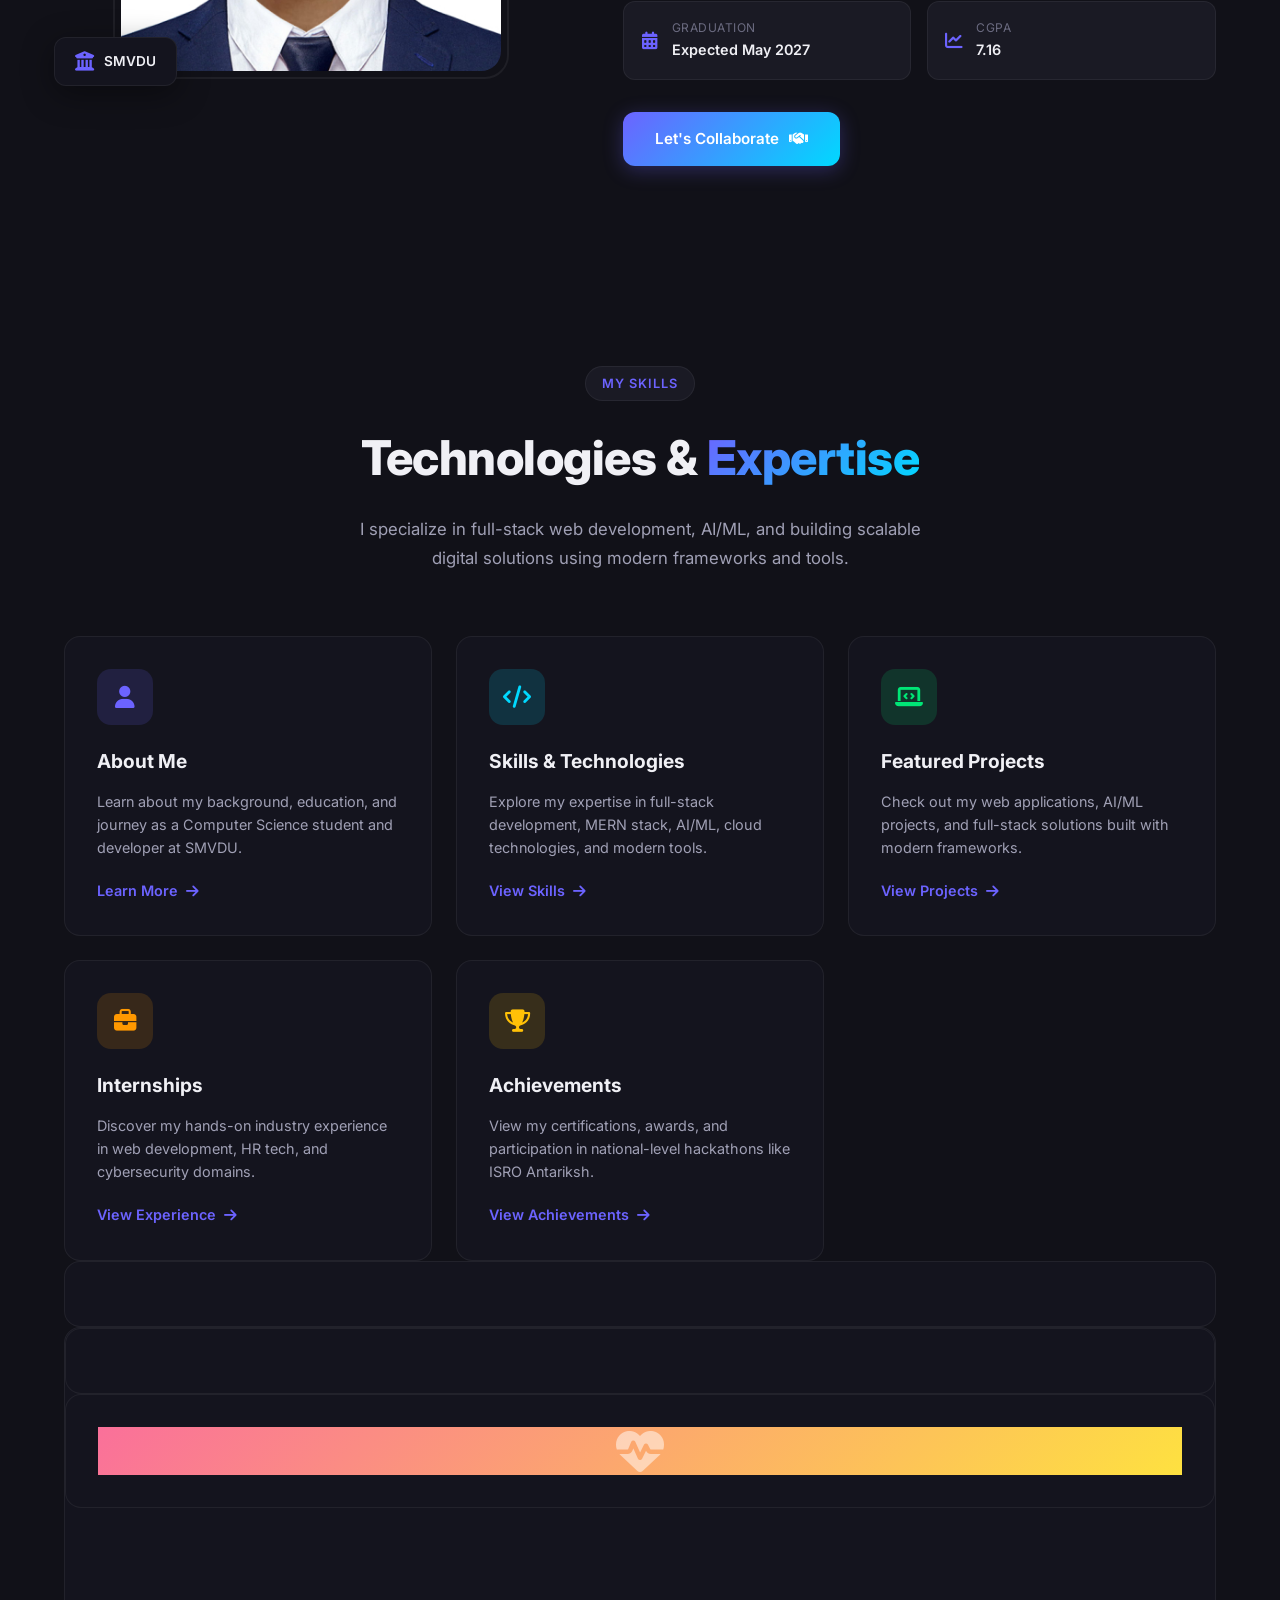
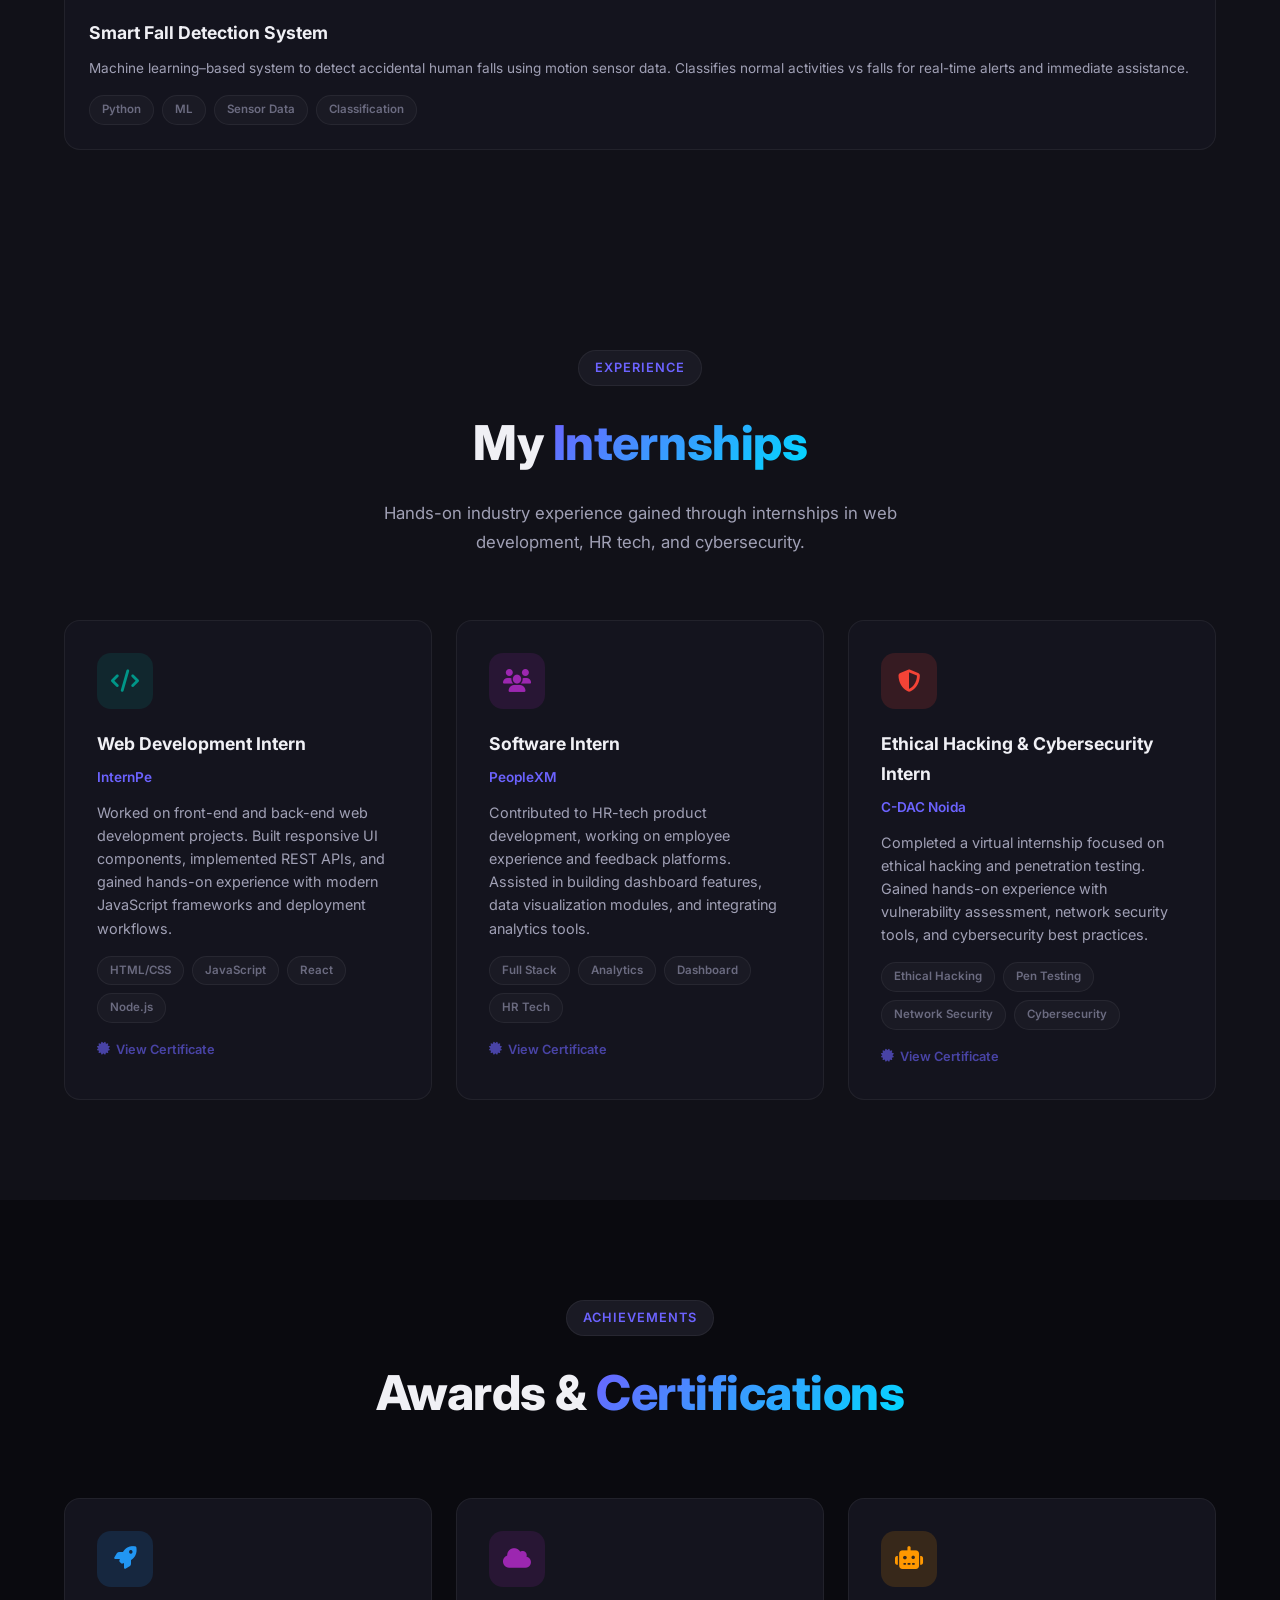
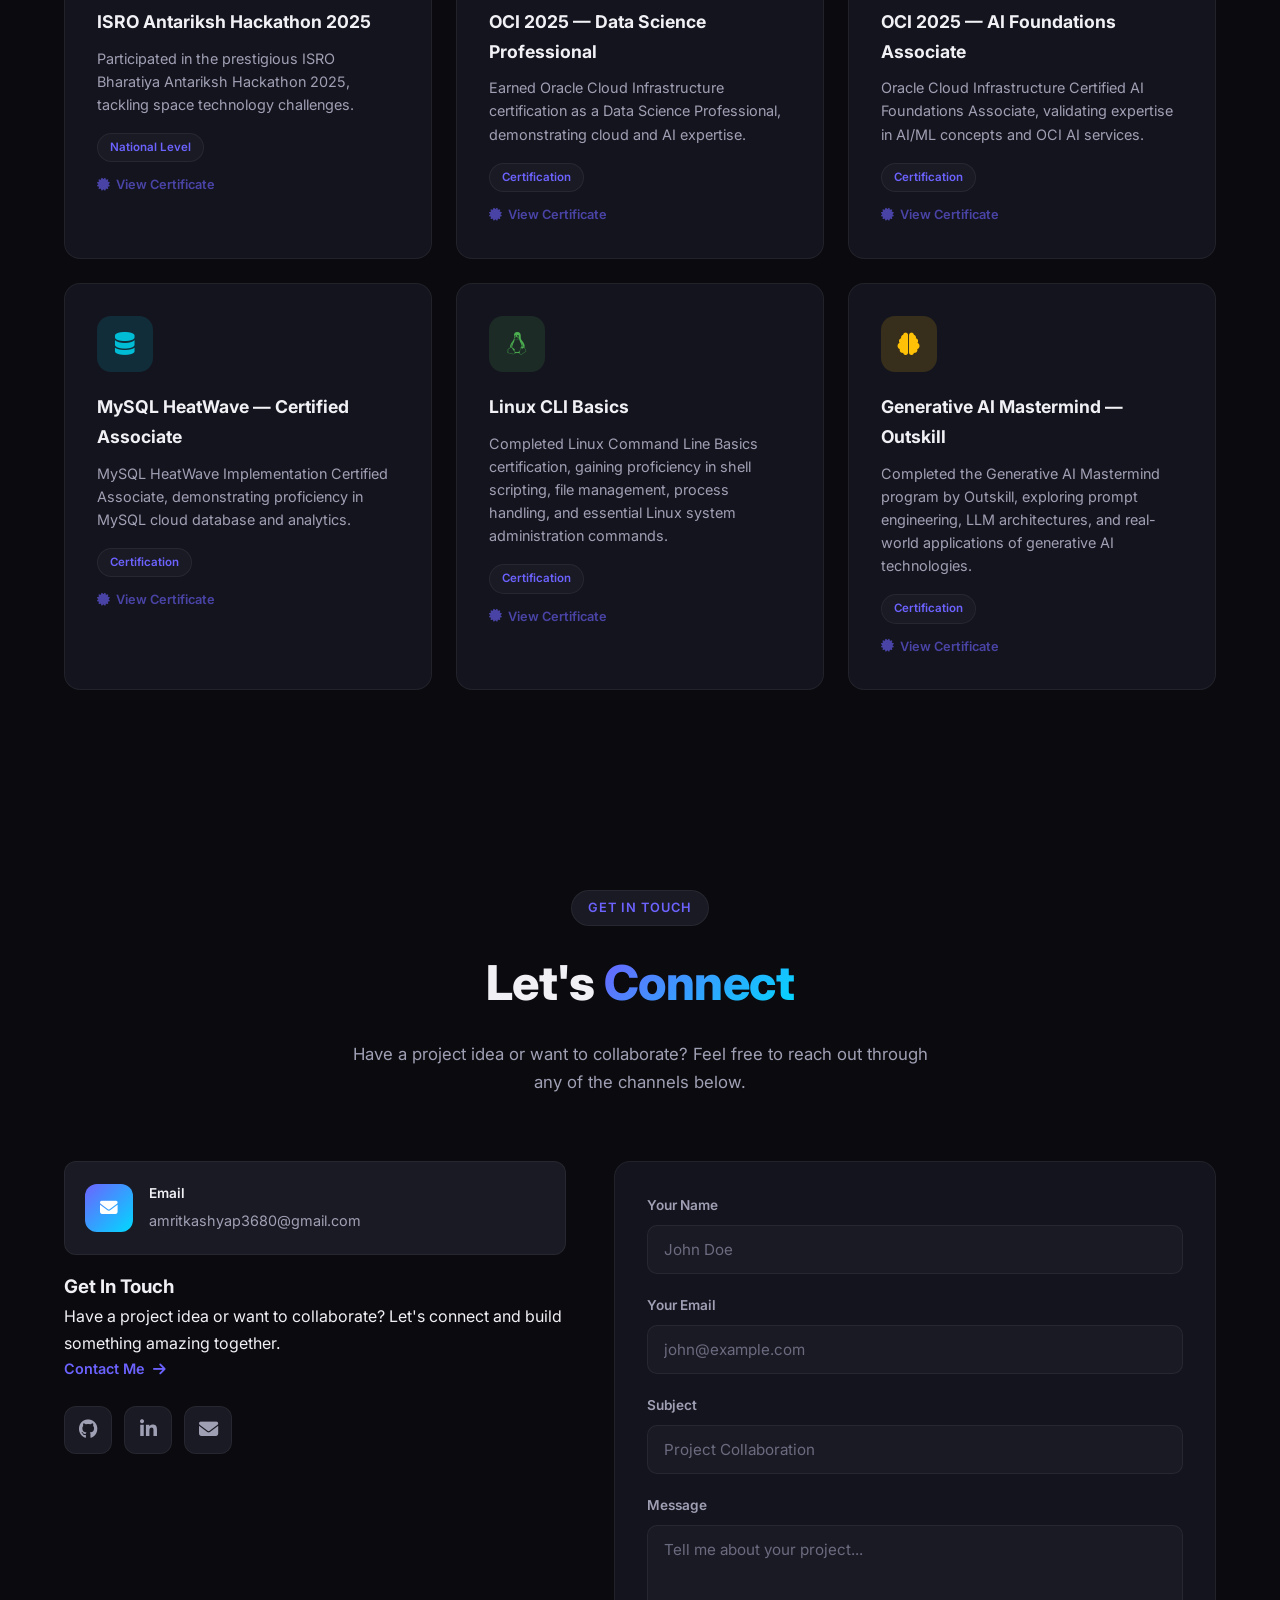
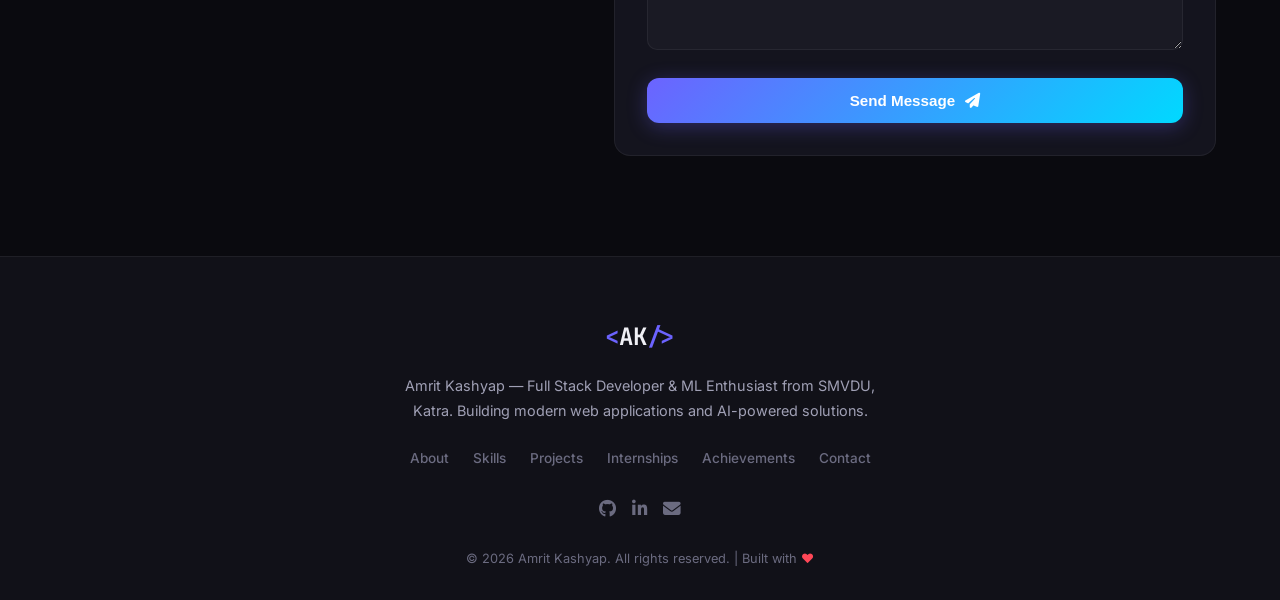
==== commit 61254b86: "Multi-page portfolio" ====
--- a/index.html
+++ b/index.html
@@ -18,16 +18,16 @@
     <!-- Navigation -->
     <nav class="navbar" id="navbar">
         <div class="nav-container">
-            <a href="#hero" class="nav-logo">
+            <a href="index.html" class="nav-logo">
                 <span class="logo-bracket">&lt;</span>AK<span class="logo-bracket">/&gt;</span>
             </a>
             <ul class="nav-links" id="navLinks">
-                <li><a href="#about" class="nav-link">About</a></li>
-                <li><a href="#skills" class="nav-link">Skills</a></li>
-                <li><a href="#projects" class="nav-link">Projects</a></li>
-                <li><a href="#internships" class="nav-link">Internships</a></li>
-                <li><a href="#achievements" class="nav-link">Achievements</a></li>
-                <li><a href="#contact" class="nav-link">Contact</a></li>
+                <li><a href="about.html" class="nav-link" data-page="about">About</a></li>
+                <li><a href="skills.html" class="nav-link" data-page="skills">Skills</a></li>
+                <li><a href="projects.html" class="nav-link" data-page="projects">Projects</a></li>
+                <li><a href="internships.html" class="nav-link" data-page="internships">Internships</a></li>
+                <li><a href="achievements.html" class="nav-link" data-page="achievements">Achievements</a></li>
+                <li><a href="contact.html" class="nav-link" data-page="contact">Contact</a></li>
             </ul>
             <div class="nav-actions">
                 <button class="theme-toggle" id="themeToggle" aria-label="Toggle theme">
@@ -61,15 +61,15 @@
             </h1>
             <p class="hero-subtitle animate-fade-in-up delay-1">
                 I'm Amrit Kashyap — a <strong>Computer Science student</strong> and <strong>full-stack developer</strong> 
-                at SMVDU. I build <a href="#projects">modern web applications</a> and 
-                <a href="#projects">AI-powered solutions</a> using the MERN stack and machine learning.
+                at SMVDU. I build <a href="/projects.html">modern web applications</a> and 
+                <a href="projects.html">AI-powered solutions</a> using the MERN stack and machine learning.
             </p>
             <div class="hero-cta animate-fade-in-up delay-2">
-                <a href="#projects" class="btn btn-primary">
+                <a href="projects.html" class="btn btn-primary">
                     <span>See My Projects</span>
                     <i class="fas fa-arrow-right"></i>
                 </a>
-                <a href="#contact" class="btn btn-outline">
+                <a href="contact.html" class="btn btn-outline">
                     <span>Get In Touch</span>
                     <i class="fas fa-paper-plane"></i>
                 </a>
@@ -92,15 +92,15 @@
                 </div>
             </div>
         </div>
-        <a href="#about" class="scroll-indicator">
+        <a href="#highlights" class="scroll-indicator">
             <div class="mouse">
                 <div class="wheel"></div>
             </div>
         </a>
     </section>
 
-    <!-- About Section -->
-    <section class="section" id="about">
+    <!-- Highlights Section -->
+    <section class="section section-alt" id="highlights">
         <div class="container">
             <div class="section-header">
                 <span class="section-tag">About Me</span>
@@ -129,7 +129,8 @@
                     </p>
                     <p>
                         Experienced in building full-stack applications using the <strong>MERN stack</strong> and 
-                        developing ML-based solutions. with a keen interest in AI and real-world problem solving.
+                        developing ML-based solutions. Certified in <strong>Oracle Cloud Infrastructure (OCI)</strong> 
+                        with a keen interest in AI and real-world problem solving.
                     </p>
                     <p>
                         Passionate about learning, building <strong>scalable systems</strong>, and contributing to 
@@ -183,323 +184,69 @@
                 <p class="section-subtitle">I specialize in full-stack web development, AI/ML, and building scalable digital solutions using modern frameworks and tools.</p>
             </div>
 
-            <div class="skills-grid">
-                <!-- Frontend -->
-                <div class="skill-card reveal-up">
-                    <div class="skill-card-header">
-                        <div class="skill-icon frontend-icon">
-                            <i class="fas fa-palette"></i>
-                        </div>
-                        <h3>Frontend</h3>
-                    </div>
-                    <div class="skill-bars">
-                        <div class="skill-bar-item">
-                            <div class="skill-bar-info">
-                                <span>HTML/CSS</span><span>90%</span>
-                            </div>
-                            <div class="skill-bar"><div class="skill-bar-fill" data-width="90"></div></div>
-                        </div>
-                        <div class="skill-bar-item">
-                            <div class="skill-bar-info">
-                                <span>JavaScript</span><span>85%</span>
-                            </div>
-                            <div class="skill-bar"><div class="skill-bar-fill" data-width="85"></div></div>
-                        </div>
-                        <div class="skill-bar-item">
-                            <div class="skill-bar-info">
-                                <span>React</span><span>80%</span>
-                            </div>
-                            <div class="skill-bar"><div class="skill-bar-fill" data-width="80"></div></div>
-                        </div>
-                        <div class="skill-bar-item">
-                            <div class="skill-bar-info">
-                                <span>Tailwind CSS</span><span>75%</span>
-                            </div>
-                            <div class="skill-bar"><div class="skill-bar-fill" data-width="75"></div></div>
-                        </div>
-                    </div>
-                </div>
-
-                <!-- Backend -->
-                <div class="skill-card reveal-up delay-1">
-                    <div class="skill-card-header">
-                        <div class="skill-icon backend-icon">
-                            <i class="fas fa-server"></i>
-                        </div>
-                        <h3>Backend</h3>
-                    </div>
-                    <div class="skill-bars">
-                        <div class="skill-bar-item">
-                            <div class="skill-bar-info">
-                                <span>Node.js</span><span>80%</span>
-                            </div>
-                            <div class="skill-bar"><div class="skill-bar-fill" data-width="80"></div></div>
-                        </div>
-                        <div class="skill-bar-item">
-                            <div class="skill-bar-info">
-                                <span>Express.js</span><span>78%</span>
-                            </div>
-                            <div class="skill-bar"><div class="skill-bar-fill" data-width="78"></div></div>
-                        </div>
-                        <div class="skill-bar-item">
-                            <div class="skill-bar-info">
-                                <span>MongoDB</span><span>75%</span>
-                            </div>
-                            <div class="skill-bar"><div class="skill-bar-fill" data-width="75"></div></div>
-                        </div>
-                        <div class="skill-bar-item">
-                            <div class="skill-bar-info">
-                                <span>Python / Flask</span><span>70%</span>
-                            </div>
-                            <div class="skill-bar"><div class="skill-bar-fill" data-width="70"></div></div>
-                        </div>
-                    </div>
-                </div>
-
-                <!-- AI/ML -->
-                <div class="skill-card reveal-up delay-2">
-                    <div class="skill-card-header">
-                        <div class="skill-icon ml-icon">
-                            <i class="fas fa-brain"></i>
-                        </div>
-                        <h3>AI / ML</h3>
-                    </div>
-                    <div class="skill-bars">
-                        <div class="skill-bar-item">
-                            <div class="skill-bar-info">
-                                <span>Python</span><span>80%</span>
-                            </div>
-                            <div class="skill-bar"><div class="skill-bar-fill" data-width="80"></div></div>
-                        </div>
-                        <div class="skill-bar-item">
-                            <div class="skill-bar-info">
-                                <span>Scikit-learn</span><span>70%</span>
-                            </div>
-                            <div class="skill-bar"><div class="skill-bar-fill" data-width="70"></div></div>
-                        </div>
-                        <div class="skill-bar-item">
-                            <div class="skill-bar-info">
-                                <span>TensorFlow</span><span>60%</span>
-                            </div>
-                            <div class="skill-bar"><div class="skill-bar-fill" data-width="60"></div></div>
-                        </div>
-                        <div class="skill-bar-item">
-                            <div class="skill-bar-info">
-                                <span>PyTorch</span><span>55%</span>
-                            </div>
-                            <div class="skill-bar"><div class="skill-bar-fill" data-width="55"></div></div>
-                        </div>
-                    </div>
-                </div>
-
-                <!-- Tools -->
-                <div class="skill-card reveal-up delay-3">
-                    <div class="skill-card-header">
-                        <div class="skill-icon tools-icon">
-                            <i class="fas fa-wrench"></i>
-                        </div>
-                        <h3>Tools & Cloud</h3>
-                    </div>
-                    <div class="skill-bars">
-                        <div class="skill-bar-item">
-                            <div class="skill-bar-info">
-                                <span>Git & GitHub</span><span>85%</span>
-                            </div>
-                            <div class="skill-bar"><div class="skill-bar-fill" data-width="85"></div></div>
-                        </div>
-                        <div class="skill-bar-item">
-                            <div class="skill-bar-info">
-                                <span>VS Code</span><span>90%</span>
-                            </div>
-                            <div class="skill-bar"><div class="skill-bar-fill" data-width="90"></div></div>
-                        </div>
-                        <div class="skill-bar-item">
-                            <div class="skill-bar-info">
-                                <span>AWS / Firebase</span><span>60%</span>
-                            </div>
-                            <div class="skill-bar"><div class="skill-bar-fill" data-width="60"></div></div>
-                        </div>
-                        <div class="skill-bar-item">
-                            <div class="skill-bar-info">
-                                <span>Power BI</span><span>65%</span>
-                            </div>
-                            <div class="skill-bar"><div class="skill-bar-fill" data-width="65"></div></div>
-                        </div>
-                    </div>
-                </div>
-            </div>
-
-            <!-- Tech Icons -->
-            <div class="tech-icons reveal-up">
-                <h3>Technologies I Work With</h3>
-                <div class="tech-icons-grid">
-                    <div class="tech-icon-item" title="JavaScript">
-                        <i class="fab fa-js-square"></i>
-                        <span>JavaScript</span>
-                    </div>
-                    <div class="tech-icon-item" title="React">
-                        <i class="fab fa-react"></i>
-                        <span>React</span>
-                    </div>
-                    <div class="tech-icon-item" title="Node.js">
-                        <i class="fab fa-node-js"></i>
-                        <span>Node.js</span>
-                    </div>
-                    <div class="tech-icon-item" title="Python">
-                        <i class="fab fa-python"></i>
-                        <span>Python</span>
-                    </div>
-                    <div class="tech-icon-item" title="Java">
-                        <i class="fab fa-java"></i>
-                        <span>Java</span>
-                    </div>
-                    <div class="tech-icon-item" title="Git">
-                        <i class="fab fa-git-alt"></i>
-                        <span>Git</span>
-                    </div>
-                    <div class="tech-icon-item" title="AWS">
-                        <i class="fab fa-aws"></i>
-                        <span>AWS</span>
-                    </div>
-                    <div class="tech-icon-item" title="Linux">
-                        <i class="fab fa-linux"></i>
-                        <span>Linux</span>
-                    </div>
-                    <div class="tech-icon-item" title="HTML5">
-                        <i class="fab fa-html5"></i>
-                        <span>HTML5</span>
-                    </div>
-                    <div class="tech-icon-item" title="CSS3">
-                        <i class="fab fa-css3-alt"></i>
-                        <span>CSS3</span>
-                    </div>
-                    <div class="tech-icon-item" title="Database">
-                        <i class="fas fa-database"></i>
-                        <span>MongoDB</span>
-                    </div>
-                    <div class="tech-icon-item" title="TypeScript">
+            <div class="highlights-grid">
+                <!-- About Preview -->
+                <a href="about.html" class="highlight-card reveal-up">
+                    <div class="highlight-icon" style="background: rgba(108, 99, 255, 0.15); color: #6c63ff;">
+                        <i class="fas fa-user"></i>
+                    </div>
+                    <h3>About Me</h3>
+                    <p>Learn about my background, education, and journey as a Computer Science student and developer at SMVDU.</p>
+                    <div class="highlight-cta">
+                        <span>Learn More</span>
+                        <i class="fas fa-arrow-right"></i>
+                    </div>
+                </a>
+
+                <!-- Skills Preview -->
+                <a href="skills.html" class="highlight-card reveal-up delay-1">
+                    <div class="highlight-icon" style="background: rgba(0, 217, 255, 0.15); color: #00d9ff;">
                         <i class="fas fa-code"></i>
-                        <span>TypeScript</span>
-                    </div>
-                </div>
-            </div>
-        </div>
-    </section>
-
-    <!-- Projects Section -->
-    <section class="section" id="projects">
-        <div class="container">
-            <div class="section-header">
-                <span class="section-tag">My Projects</span>
-                <h2 class="section-title">Featured <span class="gradient-text">Work</span></h2>
-                <p class="section-subtitle">Explore my full-stack, AI/ML, and web development projects showcasing real-world problem solving.</p>
-            </div>
-
-            <!-- Project Filters -->
-            <div class="project-filters reveal-up">
-                <button class="filter-btn active" data-filter="all">All</button>
-                <button class="filter-btn" data-filter="web">Web</button>
-                <button class="filter-btn" data-filter="ml">AI/ML</button>
-                <button class="filter-btn" data-filter="fullstack">Full Stack</button>
-            </div>
-
-            <div class="projects-grid">
-                <!-- Project 1: Student Grievance Portal -->
-                <div class="project-card reveal-up" data-category="web fullstack">
-                    <div class="project-image">
-                        <div class="project-image-placeholder gradient-1">
-                            <i class="fas fa-clipboard-list"></i>
-                        </div>
-                        <div class="project-overlay">
-                            <a href="https://student-grievance-portal-frontend.onrender.com/" target="_blank" rel="noopener noreferrer" class="project-link" title="Live Demo">
-                                <i class="fas fa-external-link-alt"></i>
-                            </a>
-                            <a href="https://github.com/amritupadhyay45/Student_Grievance_Portal" target="_blank" rel="noopener noreferrer" class="project-link" title="Source Code">
-                                <i class="fab fa-github"></i>
-                            </a>
-                        </div>
-                    </div>
-                    <div class="project-content">
-                        <h3>Student Grievance Portal</h3>
-                        <p>A web-based platform for students to submit complaints, feedback, and maintenance requests. Features real-time status tracking, automated notifications, and role-based access control.</p>
-                        <div class="project-tags">
-                            <span>React</span>
-                            <span>Node.js</span>
-                            <span>MongoDB</span>
-                            <span>Express</span>
-                        </div>
-                    </div>
-                </div>
-
-                <!-- Project 2: E-commerce Website -->
-                <div class="project-card reveal-up" data-category="web fullstack">
-                    <div class="project-image">
-                        <div class="project-image-placeholder gradient-2">
-                            <i class="fas fa-shopping-cart"></i>
-                        </div>
-                        <div class="project-overlay">
-                            <a href="https://github.com/amritupadhyay45/E_commerce_website" target="_blank" rel="noopener noreferrer" class="project-link" title="Source Code">
-                                <i class="fab fa-github"></i>
-                            </a>
-                        </div>
-                    </div>
-                    <div class="project-content">
-                        <h3>Satvik Electricals E-Commerce</h3>
-                        <p>Full-stack e-commerce website for an electrical and electronics store with product listings, user authentication, cart management, admin controls, and responsive design.</p>
-                        <div class="project-tags">
-                            <span>React</span>
-                            <span>Node.js</span>
-                            <span>MongoDB</span>
-                            <span>Tailwind CSS</span>
-                        </div>
-                    </div>
-                </div>
-
-                <!-- Project 3: QuizGo -->
-                <div class="project-card reveal-up" data-category="web fullstack">
-                    <div class="project-image">
-                        <div class="project-image-placeholder gradient-3">
-                            <i class="fas fa-question-circle"></i>
-                        </div>
-                        <div class="project-overlay">
-                            <a href="https://github.com/amritupadhyay45/Quizgo" target="_blank" rel="noopener noreferrer" class="project-link" title="Source Code">
-                                <i class="fab fa-github"></i>
-                            </a>
-                        </div>
-                    </div>
-                    <div class="project-content">
-                        <h3>QuizMaster — Secure Quiz App</h3>
-                        <p>Cross-platform Electron quiz application with secure kiosk mode, anti-screenshot protection, teacher quiz authoring, auto-grading, and student quiz taking with real-time timers.</p>
-                        <div class="project-tags">
-                            <span>TypeScript</span>
-                            <span>React</span>
-                            <span>Electron</span>
-                            <span>Supabase</span>
-                        </div>
-                    </div>
-                </div>
-
-                <!-- Project 4: ChatBot -->
-                <div class="project-card reveal-up" data-category="web ml">
-                    <div class="project-image">
-                        <div class="project-image-placeholder gradient-4">
-                            <i class="fas fa-robot"></i>
-                        </div>
-                        <div class="project-overlay">
-                            <a href="https://github.com/amritupadhyay45/ChatBot_project" target="_blank" rel="noopener noreferrer" class="project-link" title="Source Code">
-                                <i class="fab fa-github"></i>
-                            </a>
-                        </div>
-                    </div>
-                    <div class="project-content">
-                        <h3>AI ChatBot — Gemini Powered</h3>
-                        <p>Intelligent chatbot built with Flask backend, Streamlit frontend, and MongoDB for conversation storage. Integrates Google Gemini API for AI-powered responses.</p>
-                        <div class="project-tags">
-                            <span>Python</span>
-                            <span>Flask</span>
-                            <span>Streamlit</span>
-                            <span>Gemini AI</span>
-                        </div>
+                    </div>
+                    <h3>Skills & Technologies</h3>
+                    <p>Explore my expertise in full-stack development, MERN stack, AI/ML, cloud technologies, and modern tools.</p>
+                    <div class="highlight-cta">
+                        <span>View Skills</span>
+                        <i class="fas fa-arrow-right"></i>
+                    </div>
+                </a>
+
+                <!-- Projects Preview -->
+                <a href="projects.html" class="highlight-card reveal-up delay-2">
+                    <div class="highlight-icon" style="background: rgba(0, 230, 118, 0.15); color: #00e676;">
+                        <i class="fas fa-laptop-code"></i>
+                    </div>
+                    <h3>Featured Projects</h3>
+                    <p>Check out my web applications, AI/ML projects, and full-stack solutions built with modern frameworks.</p>
+                    <div class="highlight-cta">
+                        <span>View Projects</span>
+                        <i class="fas fa-arrow-right"></i>
+                    </div>
+                </a>
+
+                <!-- Internships Preview -->
+                <a href="internships.html" class="highlight-card reveal-up">
+                    <div class="highlight-icon" style="background: rgba(255, 152, 0, 0.15); color: #ff9800;">
+                        <i class="fas fa-briefcase"></i>
+                    </div>
+                    <h3>Internships</h3>
+                    <p>Discover my hands-on industry experience in web development, HR tech, and cybersecurity domains.</p>
+                    <div class="highlight-cta">
+                        <span>View Experience</span>
+                        <i class="fas fa-arrow-right"></i>
+                    </div>
+                </a>
+
+                <!-- Achievements Preview -->
+                <a href="achievements.html" class="highlight-card reveal-up delay-1">
+                    <div class="highlight-icon" style="background: rgba(255, 193, 7, 0.15); color: #ffc107;">
+                        <i class="fas fa-trophy"></i>
+                    </div>
+                    <h3>Achievements</h3>
+                    <p>View my certifications, awards, and participation in national-level hackathons like ISRO Antariksh.</p>
+                    <div class="highlight-cta">
+                        <span>View Achievements</span>
+                        <i class="fas fa-arrow-right"></i>
                     </div>
                 </div>
 
@@ -510,7 +257,7 @@
                             <i class="fas fa-heartbeat"></i>
                         </div>
                         <div class="project-overlay">
-                            <a href="https://github.com/amritupadhyay45/Smart-Fall-Detection-System" target="_blank" rel="noopener noreferrer" class="project-link" title="GitHub Profile">
+                            <a href="https://github.com/amritupadhyay45" target="_blank" rel="noopener noreferrer" class="project-link" title="GitHub Profile">
                                 <i class="fab fa-github"></i>
                             </a>
                         </div>
@@ -690,23 +437,11 @@
                             <a href="mailto:amritkashyap3680@gmail.com">amritkashyap3680@gmail.com</a>
                         </div>
                     </div>
-                    <div class="contact-card">
-                        <div class="contact-icon">
-                            <i class="fas fa-phone"></i>
-                        </div>
-                        <div>
-                            <h4>Phone</h4>
-                            <a href="tel:+917371890326">+91 7371890326</a>
-                        </div>
-                    </div>
-                    <div class="contact-card">
-                        <div class="contact-icon">
-                            <i class="fas fa-map-marker-alt"></i>
-                        </div>
-                        <div>
-                            <h4>Location</h4>
-                            <p>SMVDU, Katra, Jammu & Kashmir, India</p>
-                        </div>
+                    <h3>Get In Touch</h3>
+                    <p>Have a project idea or want to collaborate? Let's connect and build something amazing together.</p>
+                    <div class="highlight-cta">
+                        <span>Contact Me</span>
+                        <i class="fas fa-arrow-right"></i>
                     </div>
 
                     <div class="contact-socials">
@@ -725,11 +460,11 @@
                 <form class="contact-form reveal-right" id="contactForm" action="https://formspree.io/f/your-form-id" method="POST">
                     <div class="form-group">
                         <label for="name">Your Name</label>
-                        <input type="text" id="name" name="name" required placeholder="your name " autocomplete="name">
+                        <input type="text" id="name" name="name" required placeholder="John Doe" autocomplete="name">
                     </div>
                     <div class="form-group">
                         <label for="email">Your Email</label>
-                        <input type="email" id="email" name="email" required placeholder="amrit@example.com" autocomplete="email">
+                        <input type="email" id="email" name="email" required placeholder="john@example.com" autocomplete="email">
                     </div>
                     <div class="form-group">
                         <label for="subject">Subject</label>
@@ -759,12 +494,12 @@
                     Amrit Kashyap — Full Stack Developer & ML Enthusiast from SMVDU, Katra. Building modern web applications and AI-powered solutions.
                 </p>
                 <div class="footer-links">
-                    <a href="#about">About</a>
-                    <a href="#skills">Skills</a>
-                    <a href="#projects">Projects</a>
-                    <a href="#internships">Internships</a>
-                    <a href="#achievements">Achievements</a>
-                    <a href="#contact">Contact</a>
+                    <a href="about.html">About</a>
+                    <a href="skills.html">Skills</a>
+                    <a href="projects.html">Projects</a>
+                    <a href="internships.html">Internships</a>
+                    <a href="achievements.html">Achievements</a>
+                    <a href="contact.html">Contact</a>
                 </div>
                 <div class="footer-socials">
                     <a href="https://github.com/amritupadhyay45" target="_blank" rel="noopener noreferrer"><i class="fab fa-github"></i></a>
--- a/style.css
+++ b/style.css
@@ -65,8 +65,8 @@
 }
 
 html {
-    scroll-behavior: smooth;
-    scroll-padding-top: 80px;
+    /* Smooth scroll removed for multi-page navigation */
+    scroll-padding-top: 0;
 }
 
 body {
@@ -1514,13 +1514,13 @@
 
 /* Reveal animations */
 .reveal-up, .reveal-left, .reveal-right {
-    opacity: 0;
+    opacity: 1;
     transition: all 0.8s cubic-bezier(0.16, 1, 0.3, 1);
 }
 
-.reveal-up { transform: translateY(60px); }
-.reveal-left { transform: translateX(-60px); }
-.reveal-right { transform: translateX(60px); }
+.reveal-up { transform: translateY(0); }
+.reveal-left { transform: translateX(0); }
+.reveal-right { transform: translateX(0); }
 
 .reveal-up.revealed,
 .reveal-left.revealed,
@@ -1661,3 +1661,110 @@
         padding: 12px 4px;
     }
 }
+
+/* ---- Highlights Section (Home Page) ---- */
+.highlights-grid {
+    display: grid;
+    grid-template-columns: repeat(3, 1fr);
+    gap: 24px;
+}
+
+.highlight-card {
+    background: var(--bg-card);
+    border: 1px solid var(--border-color);
+    border-radius: 16px;
+    padding: 32px;
+    transition: all 0.3s ease;
+    text-decoration: none;
+    display: block;
+    position: relative;
+    overflow: hidden;
+}
+
+.highlight-card::before {
+    content: '';
+    position: absolute;
+    top: 0;
+    left: 0;
+    right: 0;
+    height: 3px;
+    background: var(--accent-gradient);
+    opacity: 0;
+    transition: opacity 0.3s ease;
+}
+
+.highlight-card:hover {
+    transform: translateY(-8px);
+    box-shadow: var(--shadow-lg);
+    border-color: var(--border-hover);
+}
+
+.highlight-card:hover::before {
+    opacity: 1;
+}
+
+.highlight-icon {
+    width: 56px;
+    height: 56px;
+    border-radius: 14px;
+    display: flex;
+    align-items: center;
+    justify-content: center;
+    font-size: 1.4rem;
+    margin-bottom: 20px;
+}
+
+.highlight-card h3 {
+    font-size: 1.2rem;
+    font-weight: 700;
+    margin-bottom: 12px;
+    color: var(--text-primary);
+}
+
+.highlight-card p {
+    font-size: 0.9rem;
+    color: var(--text-secondary);
+    line-height: 1.6;
+    margin-bottom: 20px;
+}
+
+.highlight-cta {
+    display: flex;
+    align-items: center;
+    gap: 8px;
+    font-size: 0.9rem;
+    font-weight: 600;
+    color: var(--accent-primary);
+    transition: gap 0.3s ease;
+}
+
+.highlight-card:hover .highlight-cta {
+    gap: 12px;
+}
+
+.highlight-cta i {
+    transition: transform 0.3s ease;
+}
+
+.highlight-card:hover .highlight-cta i {
+    transform: translateX(4px);
+}
+
+/* Page-specific styling */
+.page-content {
+    min-height: 100vh;
+    padding-top: 80px;
+}
+
+/* Responsive highlights */
+@media (max-width: 1024px) {
+    .highlights-grid {
+        grid-template-columns: repeat(2, 1fr);
+    }
+}
+
+@media (max-width: 768px) {
+    .highlights-grid {
+        grid-template-columns: 1fr;
+    }
+}
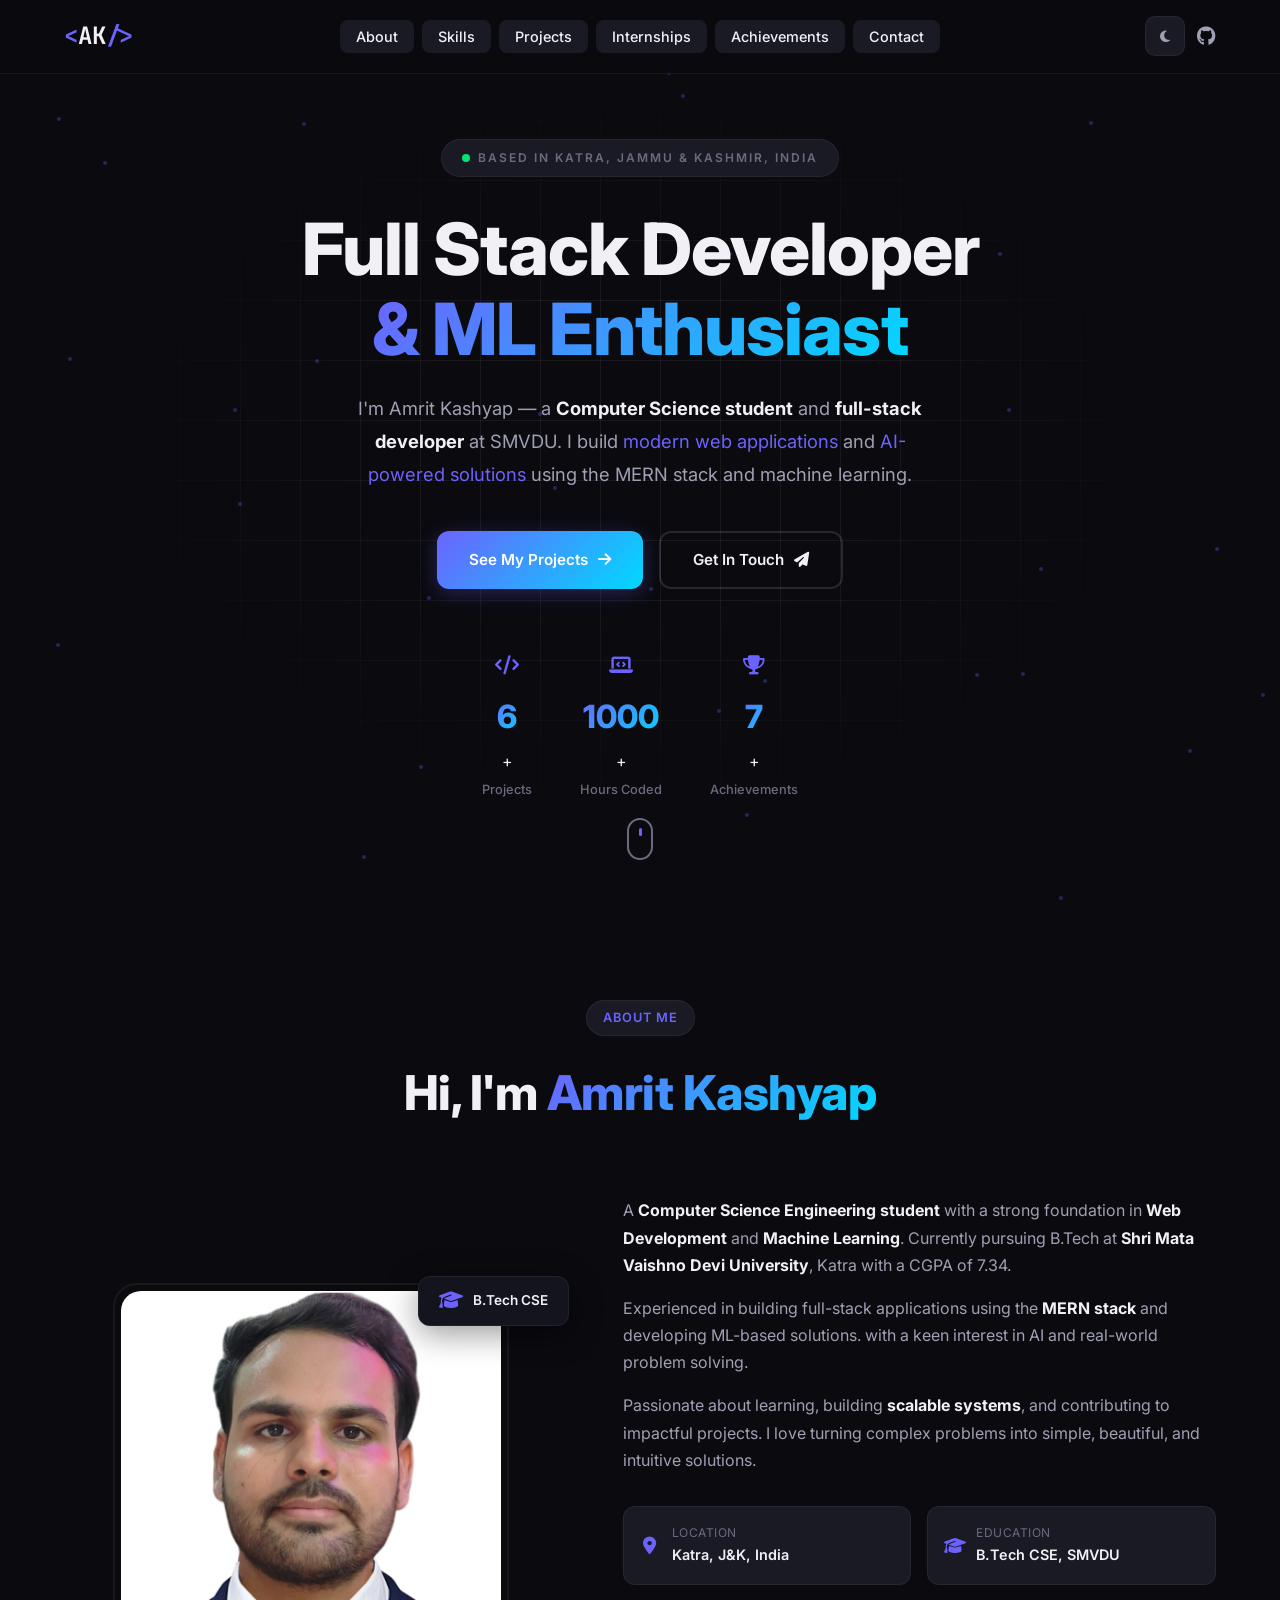
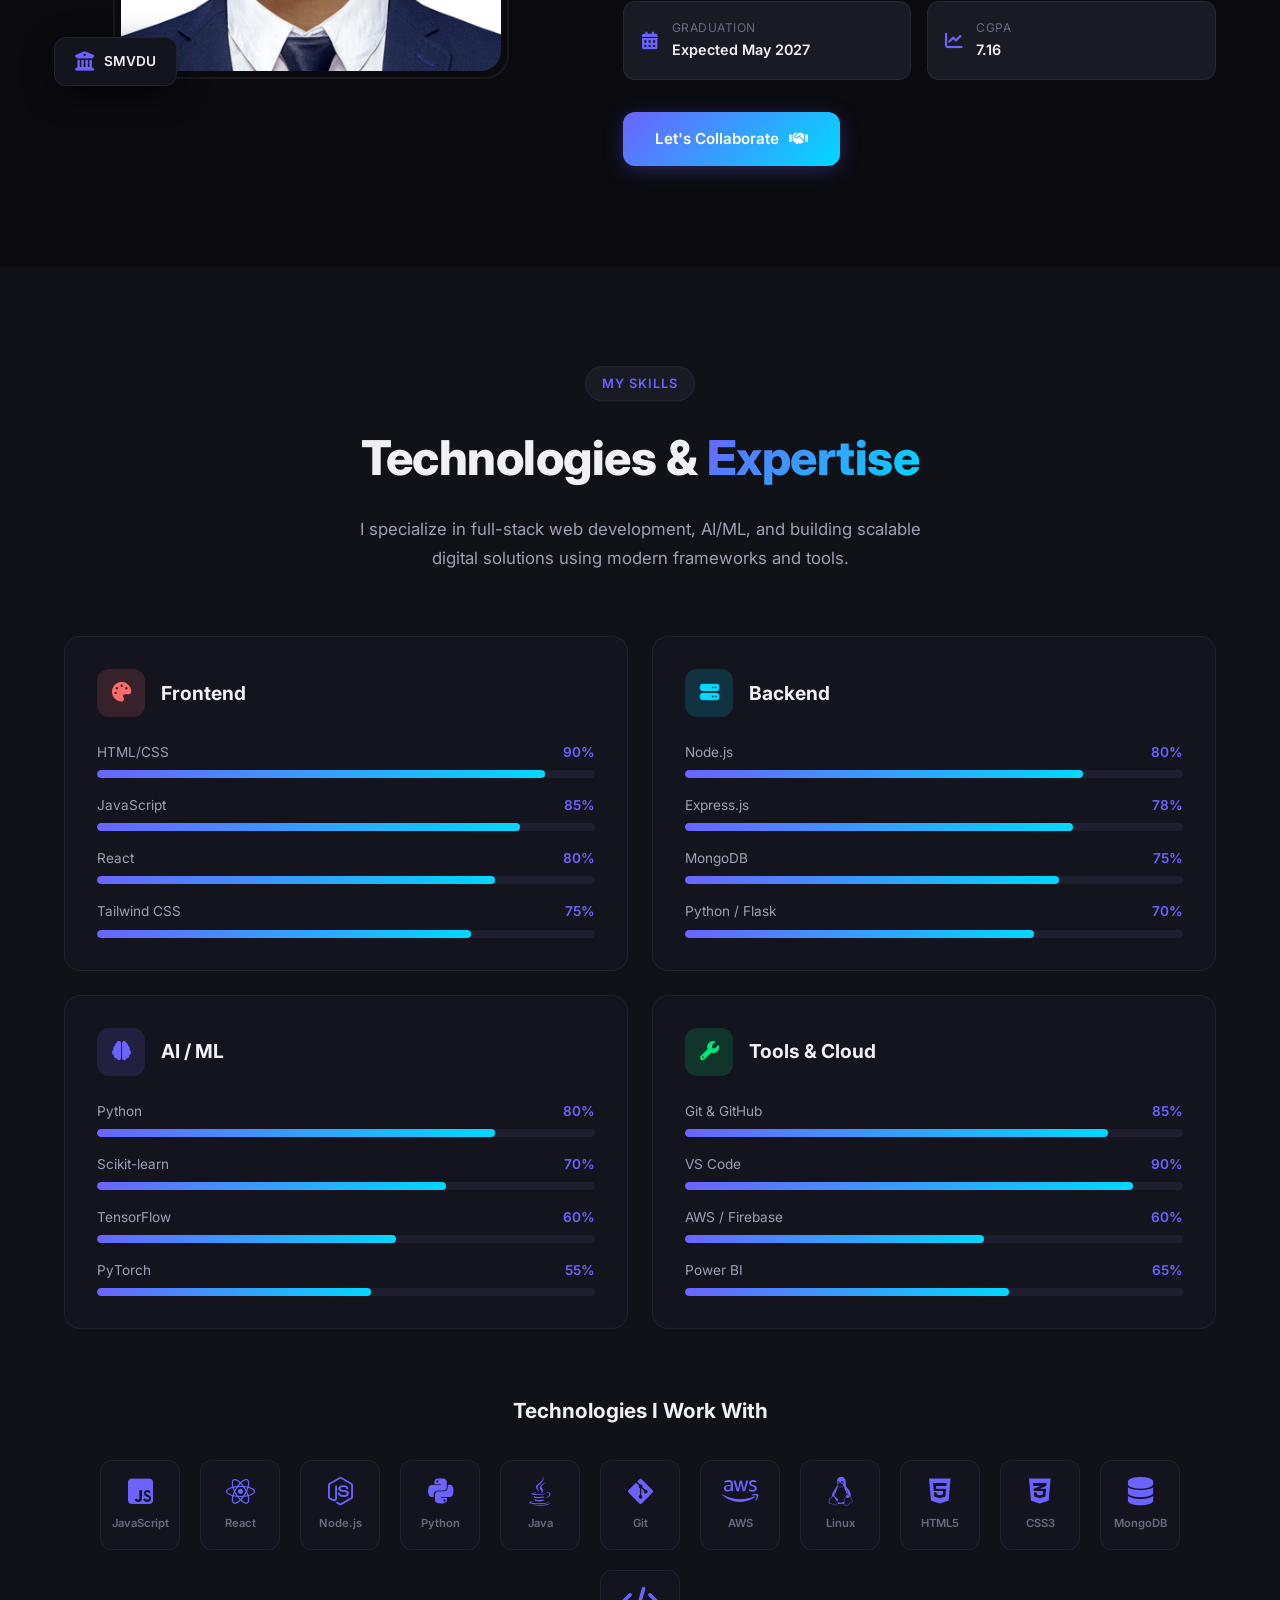
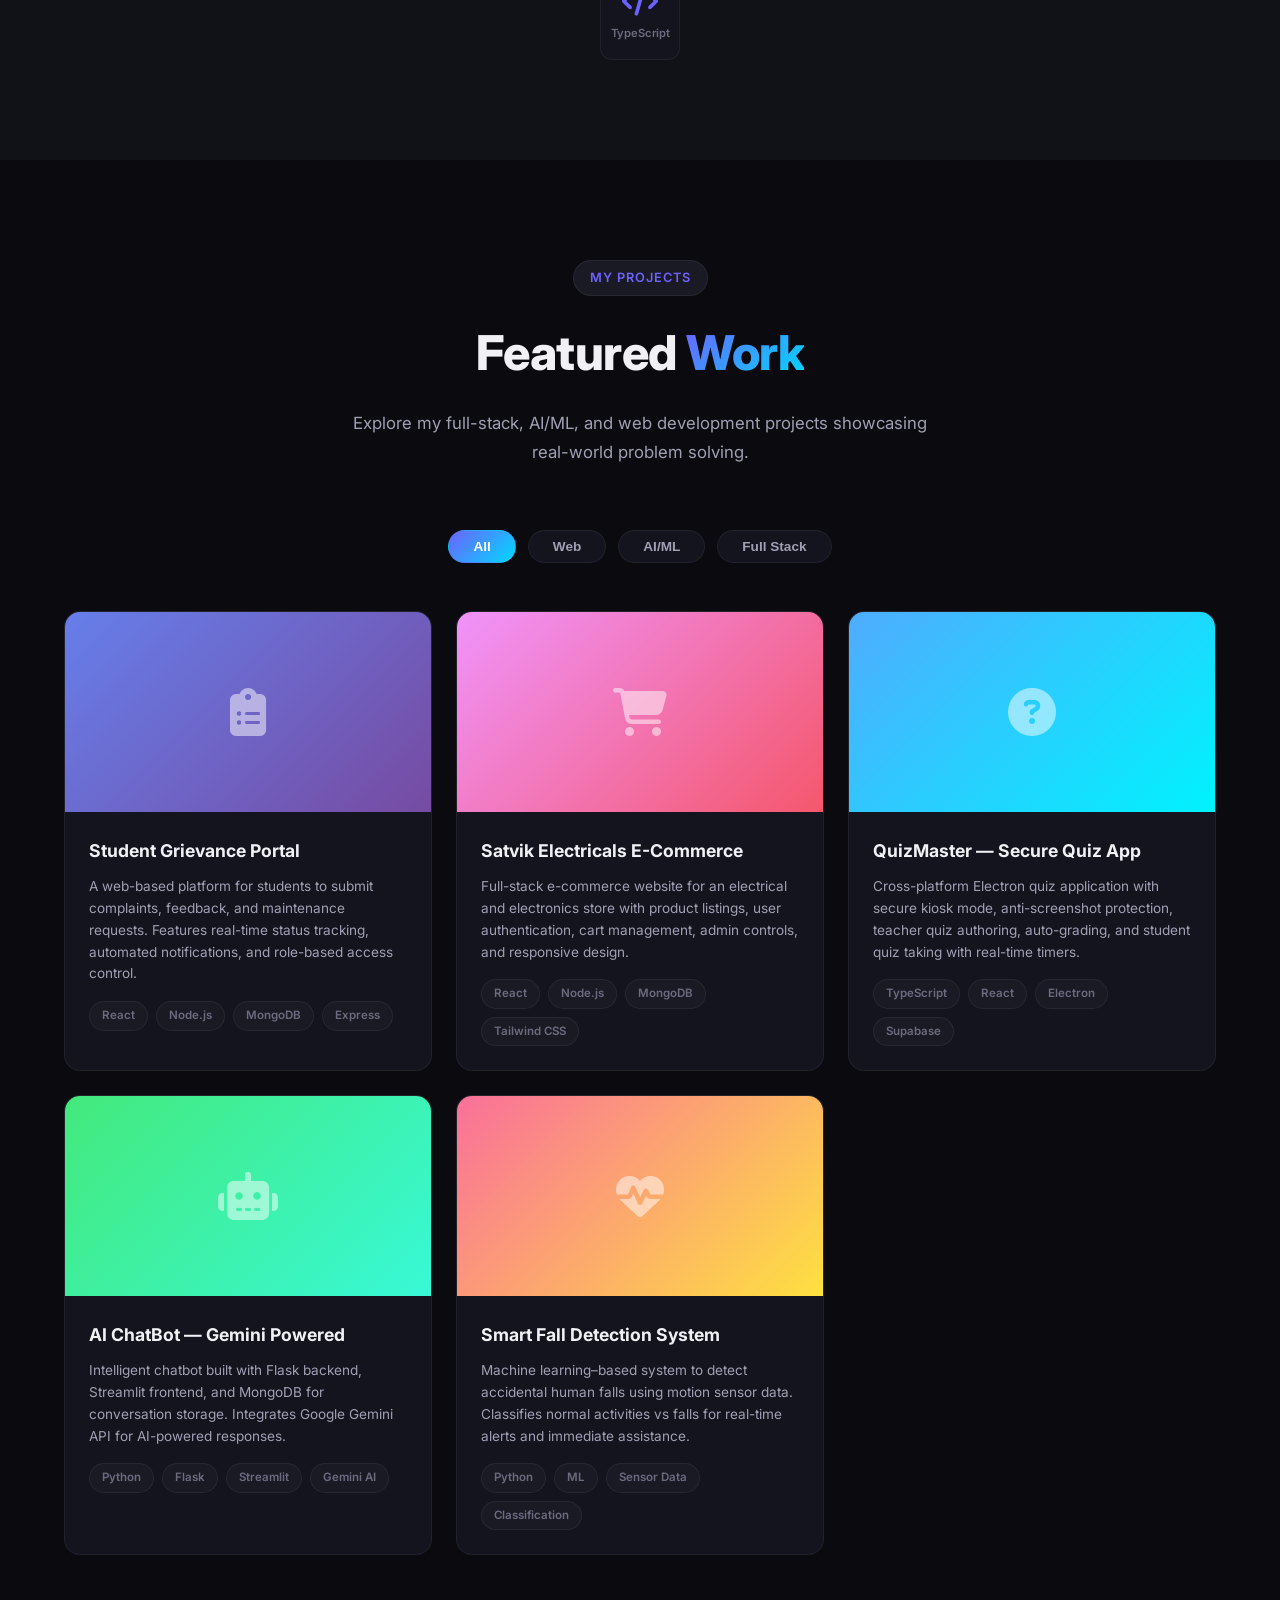
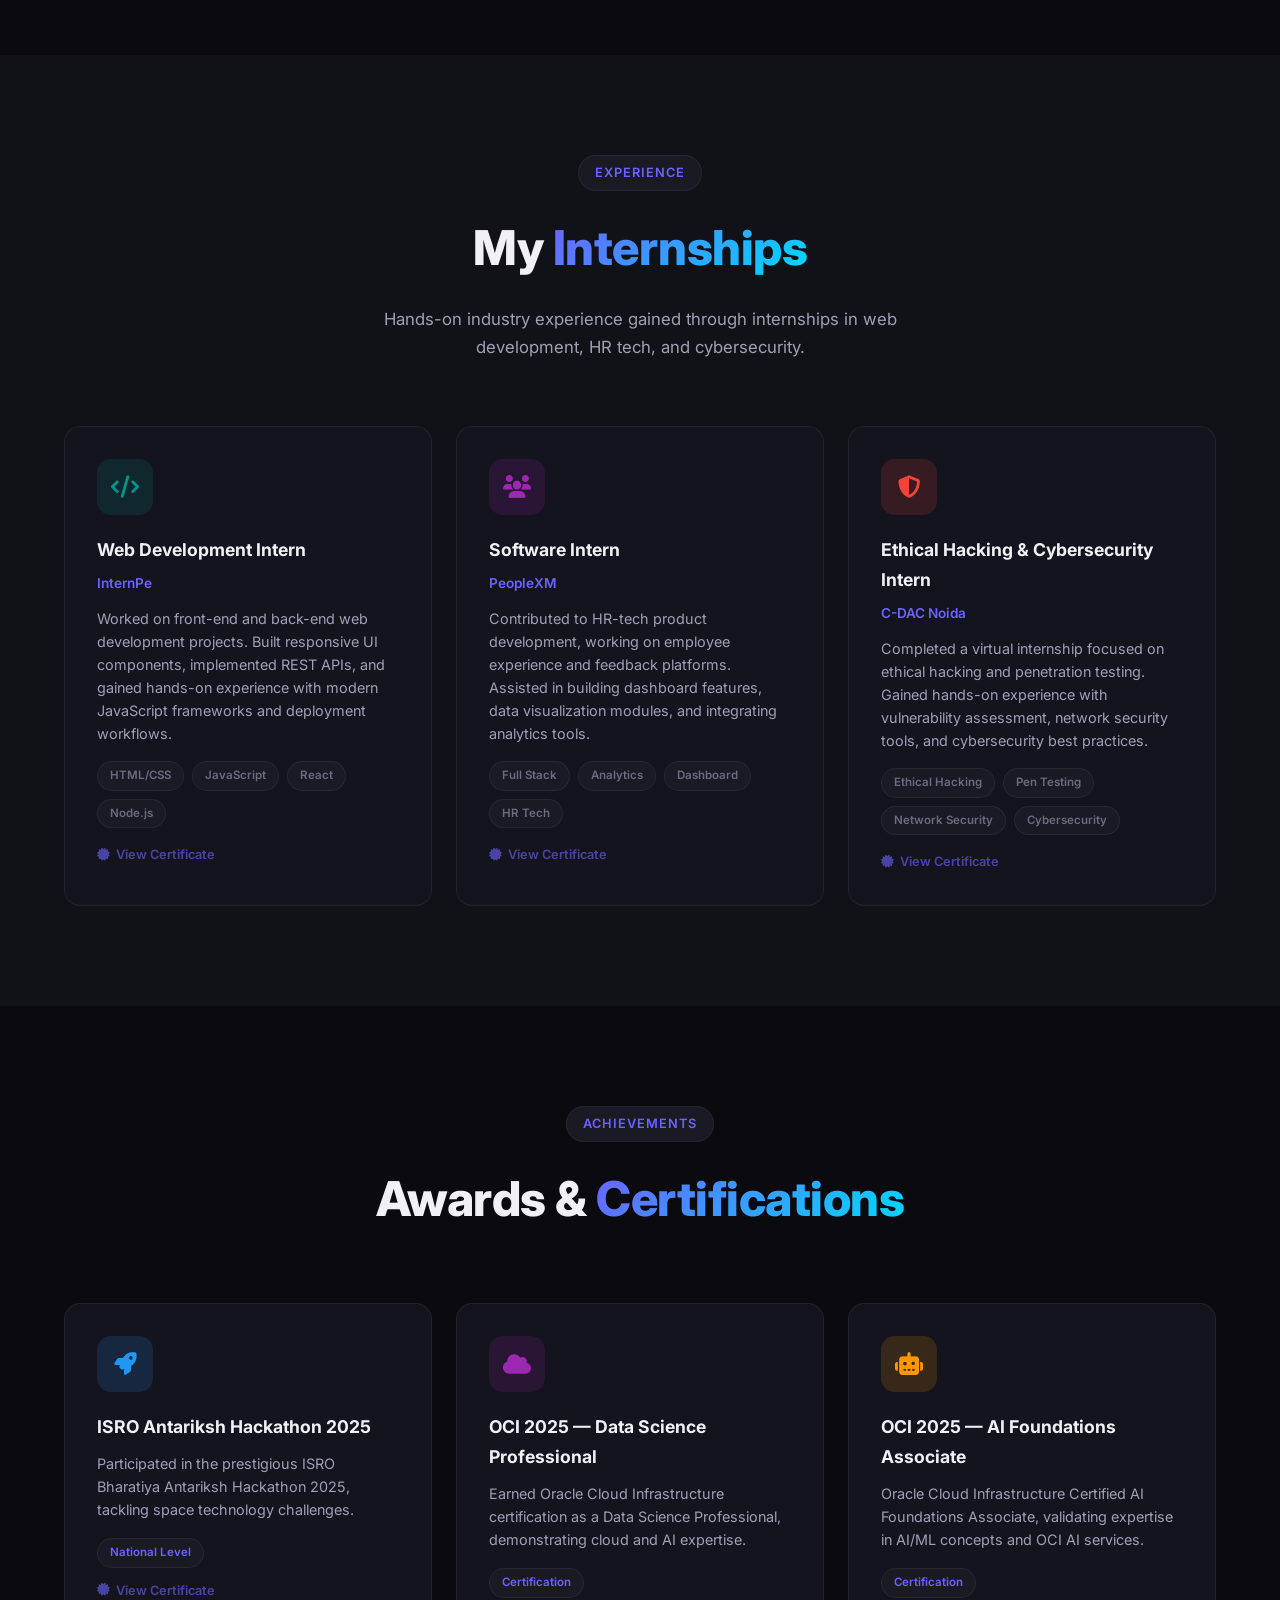
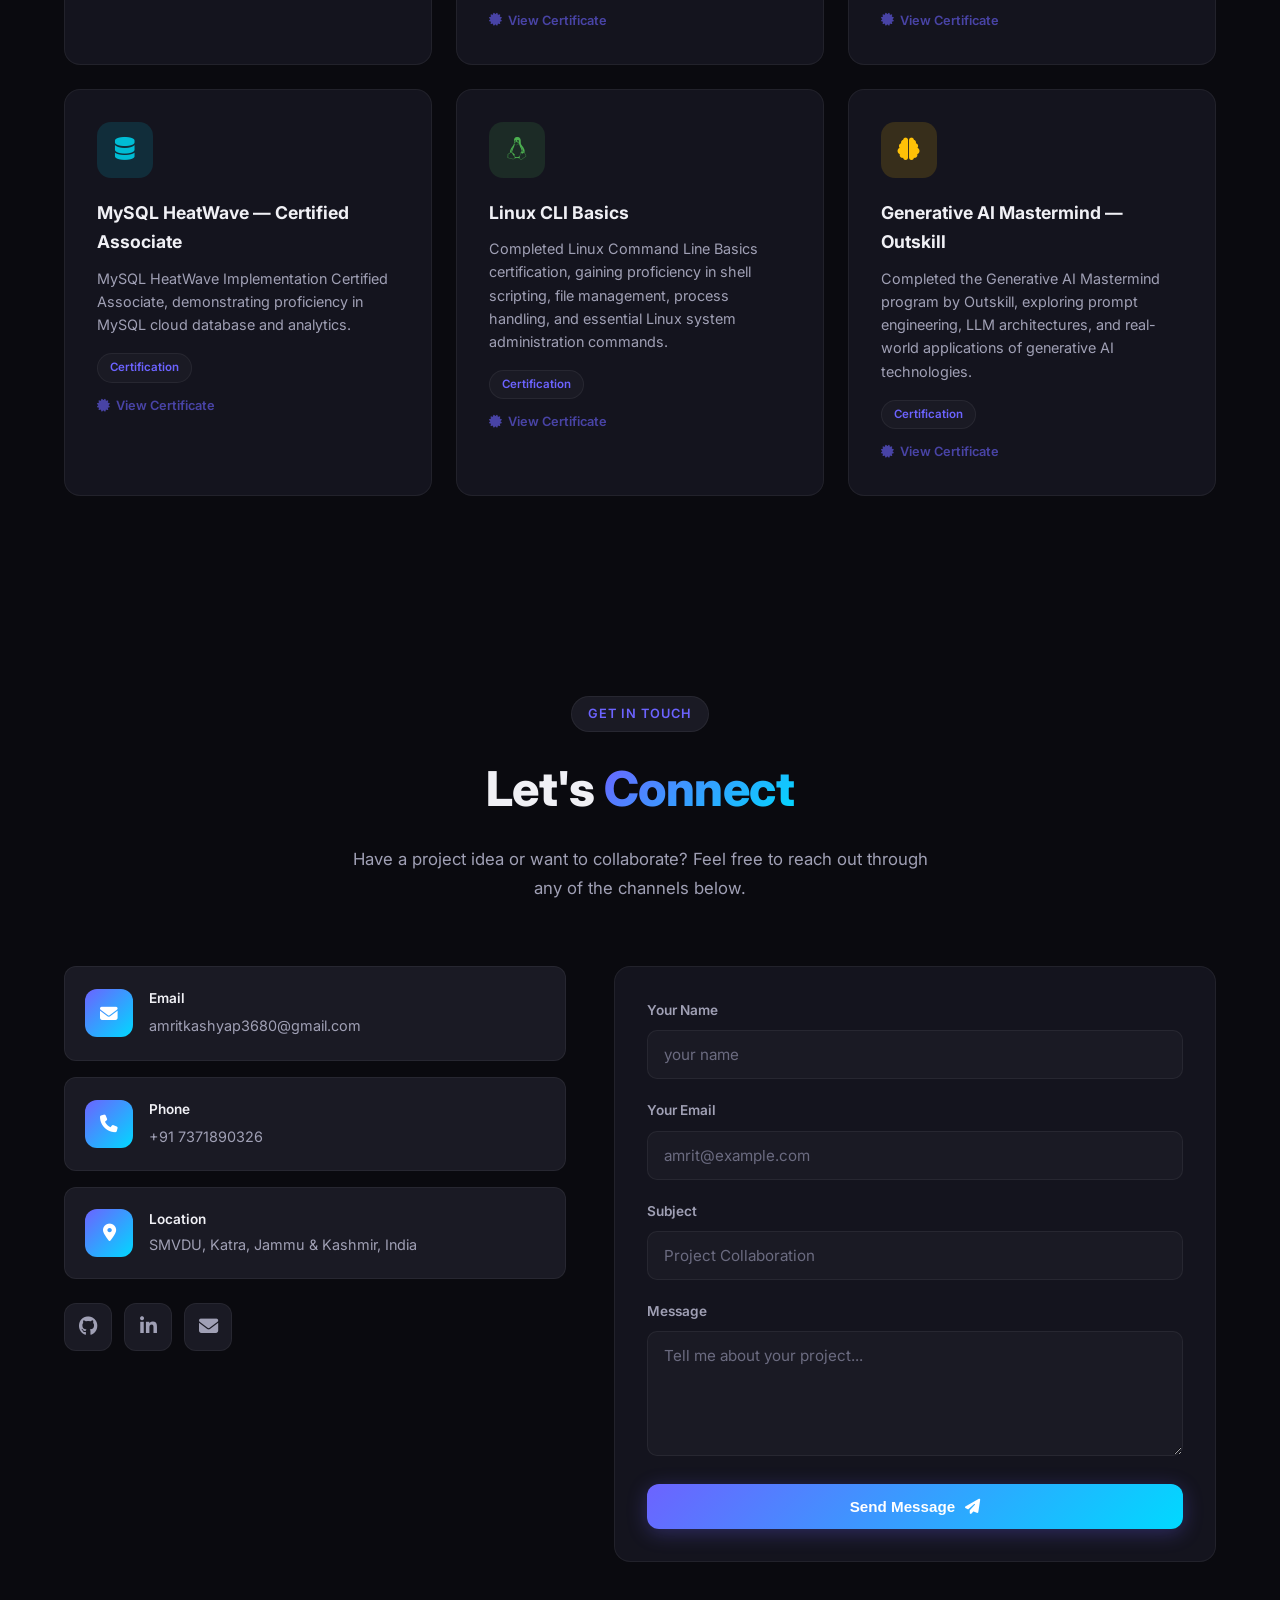
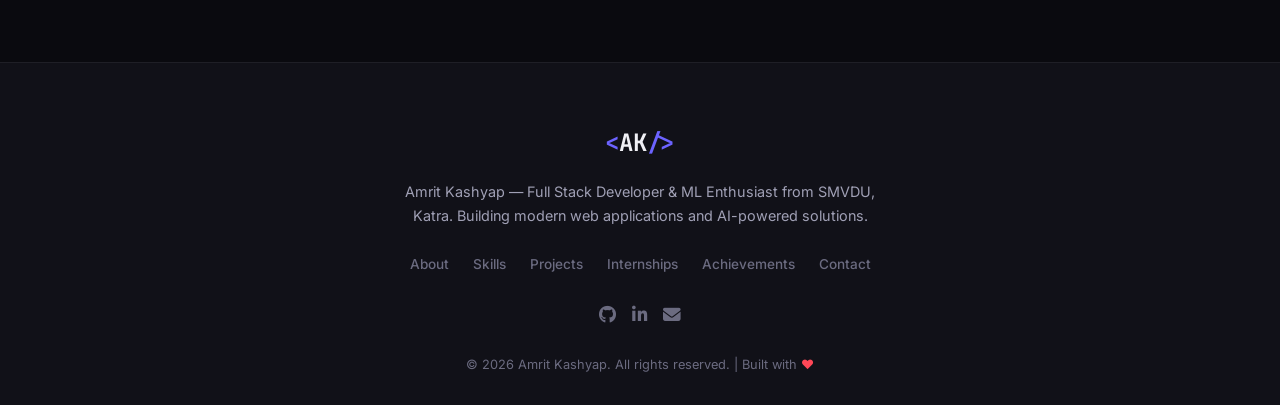
==== commit d55be930: "Update CGPA in about section of index.html Updated CGPA from 7.16 to 7.34 in the about section." ====
--- a/index.html
+++ b/index.html
@@ -18,16 +18,16 @@
     <!-- Navigation -->
     <nav class="navbar" id="navbar">
         <div class="nav-container">
-            <a href="index.html" class="nav-logo">
+            <a href="#hero" class="nav-logo">
                 <span class="logo-bracket">&lt;</span>AK<span class="logo-bracket">/&gt;</span>
             </a>
             <ul class="nav-links" id="navLinks">
-                <li><a href="about.html" class="nav-link" data-page="about">About</a></li>
-                <li><a href="skills.html" class="nav-link" data-page="skills">Skills</a></li>
-                <li><a href="projects.html" class="nav-link" data-page="projects">Projects</a></li>
-                <li><a href="internships.html" class="nav-link" data-page="internships">Internships</a></li>
-                <li><a href="achievements.html" class="nav-link" data-page="achievements">Achievements</a></li>
-                <li><a href="contact.html" class="nav-link" data-page="contact">Contact</a></li>
+                <li><a href="#about" class="nav-link">About</a></li>
+                <li><a href="#skills" class="nav-link">Skills</a></li>
+                <li><a href="#projects" class="nav-link">Projects</a></li>
+                <li><a href="#internships" class="nav-link">Internships</a></li>
+                <li><a href="#achievements" class="nav-link">Achievements</a></li>
+                <li><a href="#contact" class="nav-link">Contact</a></li>
             </ul>
             <div class="nav-actions">
                 <button class="theme-toggle" id="themeToggle" aria-label="Toggle theme">
@@ -61,15 +61,15 @@
             </h1>
             <p class="hero-subtitle animate-fade-in-up delay-1">
                 I'm Amrit Kashyap — a <strong>Computer Science student</strong> and <strong>full-stack developer</strong> 
-                at SMVDU. I build <a href="/projects.html">modern web applications</a> and 
-                <a href="projects.html">AI-powered solutions</a> using the MERN stack and machine learning.
+                at SMVDU. I build <a href="#projects">modern web applications</a> and 
+                <a href="#projects">AI-powered solutions</a> using the MERN stack and machine learning.
             </p>
             <div class="hero-cta animate-fade-in-up delay-2">
-                <a href="projects.html" class="btn btn-primary">
+                <a href="#projects" class="btn btn-primary">
                     <span>See My Projects</span>
                     <i class="fas fa-arrow-right"></i>
                 </a>
-                <a href="contact.html" class="btn btn-outline">
+                <a href="#contact" class="btn btn-outline">
                     <span>Get In Touch</span>
                     <i class="fas fa-paper-plane"></i>
                 </a>
@@ -92,15 +92,15 @@
                 </div>
             </div>
         </div>
-        <a href="#highlights" class="scroll-indicator">
+        <a href="#about" class="scroll-indicator">
             <div class="mouse">
                 <div class="wheel"></div>
             </div>
         </a>
     </section>
 
-    <!-- Highlights Section -->
-    <section class="section section-alt" id="highlights">
+    <!-- About Section -->
+    <section class="section" id="about">
         <div class="container">
             <div class="section-header">
                 <span class="section-tag">About Me</span>
@@ -125,12 +125,11 @@
                     <p>
                         A <strong>Computer Science Engineering student</strong> with a strong foundation in 
                         <strong>Web Development</strong> and <strong>Machine Learning</strong>. Currently pursuing 
-                        B.Tech at <strong>Shri Mata Vaishno Devi University</strong>, Katra with a CGPA of 7.16.
+                        B.Tech at <strong>Shri Mata Vaishno Devi University</strong>, Katra with a CGPA of 7.34.
                     </p>
                     <p>
                         Experienced in building full-stack applications using the <strong>MERN stack</strong> and 
-                        developing ML-based solutions. Certified in <strong>Oracle Cloud Infrastructure (OCI)</strong> 
-                        with a keen interest in AI and real-world problem solving.
+                        developing ML-based solutions. with a keen interest in AI and real-world problem solving.
                     </p>
                     <p>
                         Passionate about learning, building <strong>scalable systems</strong>, and contributing to 
@@ -184,69 +183,323 @@
                 <p class="section-subtitle">I specialize in full-stack web development, AI/ML, and building scalable digital solutions using modern frameworks and tools.</p>
             </div>
 
-            <div class="highlights-grid">
-                <!-- About Preview -->
-                <a href="about.html" class="highlight-card reveal-up">
-                    <div class="highlight-icon" style="background: rgba(108, 99, 255, 0.15); color: #6c63ff;">
-                        <i class="fas fa-user"></i>
-                    </div>
-                    <h3>About Me</h3>
-                    <p>Learn about my background, education, and journey as a Computer Science student and developer at SMVDU.</p>
-                    <div class="highlight-cta">
-                        <span>Learn More</span>
-                        <i class="fas fa-arrow-right"></i>
-                    </div>
-                </a>
-
-                <!-- Skills Preview -->
-                <a href="skills.html" class="highlight-card reveal-up delay-1">
-                    <div class="highlight-icon" style="background: rgba(0, 217, 255, 0.15); color: #00d9ff;">
+            <div class="skills-grid">
+                <!-- Frontend -->
+                <div class="skill-card reveal-up">
+                    <div class="skill-card-header">
+                        <div class="skill-icon frontend-icon">
+                            <i class="fas fa-palette"></i>
+                        </div>
+                        <h3>Frontend</h3>
+                    </div>
+                    <div class="skill-bars">
+                        <div class="skill-bar-item">
+                            <div class="skill-bar-info">
+                                <span>HTML/CSS</span><span>90%</span>
+                            </div>
+                            <div class="skill-bar"><div class="skill-bar-fill" data-width="90"></div></div>
+                        </div>
+                        <div class="skill-bar-item">
+                            <div class="skill-bar-info">
+                                <span>JavaScript</span><span>85%</span>
+                            </div>
+                            <div class="skill-bar"><div class="skill-bar-fill" data-width="85"></div></div>
+                        </div>
+                        <div class="skill-bar-item">
+                            <div class="skill-bar-info">
+                                <span>React</span><span>80%</span>
+                            </div>
+                            <div class="skill-bar"><div class="skill-bar-fill" data-width="80"></div></div>
+                        </div>
+                        <div class="skill-bar-item">
+                            <div class="skill-bar-info">
+                                <span>Tailwind CSS</span><span>75%</span>
+                            </div>
+                            <div class="skill-bar"><div class="skill-bar-fill" data-width="75"></div></div>
+                        </div>
+                    </div>
+                </div>
+
+                <!-- Backend -->
+                <div class="skill-card reveal-up delay-1">
+                    <div class="skill-card-header">
+                        <div class="skill-icon backend-icon">
+                            <i class="fas fa-server"></i>
+                        </div>
+                        <h3>Backend</h3>
+                    </div>
+                    <div class="skill-bars">
+                        <div class="skill-bar-item">
+                            <div class="skill-bar-info">
+                                <span>Node.js</span><span>80%</span>
+                            </div>
+                            <div class="skill-bar"><div class="skill-bar-fill" data-width="80"></div></div>
+                        </div>
+                        <div class="skill-bar-item">
+                            <div class="skill-bar-info">
+                                <span>Express.js</span><span>78%</span>
+                            </div>
+                            <div class="skill-bar"><div class="skill-bar-fill" data-width="78"></div></div>
+                        </div>
+                        <div class="skill-bar-item">
+                            <div class="skill-bar-info">
+                                <span>MongoDB</span><span>75%</span>
+                            </div>
+                            <div class="skill-bar"><div class="skill-bar-fill" data-width="75"></div></div>
+                        </div>
+                        <div class="skill-bar-item">
+                            <div class="skill-bar-info">
+                                <span>Python / Flask</span><span>70%</span>
+                            </div>
+                            <div class="skill-bar"><div class="skill-bar-fill" data-width="70"></div></div>
+                        </div>
+                    </div>
+                </div>
+
+                <!-- AI/ML -->
+                <div class="skill-card reveal-up delay-2">
+                    <div class="skill-card-header">
+                        <div class="skill-icon ml-icon">
+                            <i class="fas fa-brain"></i>
+                        </div>
+                        <h3>AI / ML</h3>
+                    </div>
+                    <div class="skill-bars">
+                        <div class="skill-bar-item">
+                            <div class="skill-bar-info">
+                                <span>Python</span><span>80%</span>
+                            </div>
+                            <div class="skill-bar"><div class="skill-bar-fill" data-width="80"></div></div>
+                        </div>
+                        <div class="skill-bar-item">
+                            <div class="skill-bar-info">
+                                <span>Scikit-learn</span><span>70%</span>
+                            </div>
+                            <div class="skill-bar"><div class="skill-bar-fill" data-width="70"></div></div>
+                        </div>
+                        <div class="skill-bar-item">
+                            <div class="skill-bar-info">
+                                <span>TensorFlow</span><span>60%</span>
+                            </div>
+                            <div class="skill-bar"><div class="skill-bar-fill" data-width="60"></div></div>
+                        </div>
+                        <div class="skill-bar-item">
+                            <div class="skill-bar-info">
+                                <span>PyTorch</span><span>55%</span>
+                            </div>
+                            <div class="skill-bar"><div class="skill-bar-fill" data-width="55"></div></div>
+                        </div>
+                    </div>
+                </div>
+
+                <!-- Tools -->
+                <div class="skill-card reveal-up delay-3">
+                    <div class="skill-card-header">
+                        <div class="skill-icon tools-icon">
+                            <i class="fas fa-wrench"></i>
+                        </div>
+                        <h3>Tools & Cloud</h3>
+                    </div>
+                    <div class="skill-bars">
+                        <div class="skill-bar-item">
+                            <div class="skill-bar-info">
+                                <span>Git & GitHub</span><span>85%</span>
+                            </div>
+                            <div class="skill-bar"><div class="skill-bar-fill" data-width="85"></div></div>
+                        </div>
+                        <div class="skill-bar-item">
+                            <div class="skill-bar-info">
+                                <span>VS Code</span><span>90%</span>
+                            </div>
+                            <div class="skill-bar"><div class="skill-bar-fill" data-width="90"></div></div>
+                        </div>
+                        <div class="skill-bar-item">
+                            <div class="skill-bar-info">
+                                <span>AWS / Firebase</span><span>60%</span>
+                            </div>
+                            <div class="skill-bar"><div class="skill-bar-fill" data-width="60"></div></div>
+                        </div>
+                        <div class="skill-bar-item">
+                            <div class="skill-bar-info">
+                                <span>Power BI</span><span>65%</span>
+                            </div>
+                            <div class="skill-bar"><div class="skill-bar-fill" data-width="65"></div></div>
+                        </div>
+                    </div>
+                </div>
+            </div>
+
+            <!-- Tech Icons -->
+            <div class="tech-icons reveal-up">
+                <h3>Technologies I Work With</h3>
+                <div class="tech-icons-grid">
+                    <div class="tech-icon-item" title="JavaScript">
+                        <i class="fab fa-js-square"></i>
+                        <span>JavaScript</span>
+                    </div>
+                    <div class="tech-icon-item" title="React">
+                        <i class="fab fa-react"></i>
+                        <span>React</span>
+                    </div>
+                    <div class="tech-icon-item" title="Node.js">
+                        <i class="fab fa-node-js"></i>
+                        <span>Node.js</span>
+                    </div>
+                    <div class="tech-icon-item" title="Python">
+                        <i class="fab fa-python"></i>
+                        <span>Python</span>
+                    </div>
+                    <div class="tech-icon-item" title="Java">
+                        <i class="fab fa-java"></i>
+                        <span>Java</span>
+                    </div>
+                    <div class="tech-icon-item" title="Git">
+                        <i class="fab fa-git-alt"></i>
+                        <span>Git</span>
+                    </div>
+                    <div class="tech-icon-item" title="AWS">
+                        <i class="fab fa-aws"></i>
+                        <span>AWS</span>
+                    </div>
+                    <div class="tech-icon-item" title="Linux">
+                        <i class="fab fa-linux"></i>
+                        <span>Linux</span>
+                    </div>
+                    <div class="tech-icon-item" title="HTML5">
+                        <i class="fab fa-html5"></i>
+                        <span>HTML5</span>
+                    </div>
+                    <div class="tech-icon-item" title="CSS3">
+                        <i class="fab fa-css3-alt"></i>
+                        <span>CSS3</span>
+                    </div>
+                    <div class="tech-icon-item" title="Database">
+                        <i class="fas fa-database"></i>
+                        <span>MongoDB</span>
+                    </div>
+                    <div class="tech-icon-item" title="TypeScript">
                         <i class="fas fa-code"></i>
-                    </div>
-                    <h3>Skills & Technologies</h3>
-                    <p>Explore my expertise in full-stack development, MERN stack, AI/ML, cloud technologies, and modern tools.</p>
-                    <div class="highlight-cta">
-                        <span>View Skills</span>
-                        <i class="fas fa-arrow-right"></i>
-                    </div>
-                </a>
-
-                <!-- Projects Preview -->
-                <a href="projects.html" class="highlight-card reveal-up delay-2">
-                    <div class="highlight-icon" style="background: rgba(0, 230, 118, 0.15); color: #00e676;">
-                        <i class="fas fa-laptop-code"></i>
-                    </div>
-                    <h3>Featured Projects</h3>
-                    <p>Check out my web applications, AI/ML projects, and full-stack solutions built with modern frameworks.</p>
-                    <div class="highlight-cta">
-                        <span>View Projects</span>
-                        <i class="fas fa-arrow-right"></i>
-                    </div>
-                </a>
-
-                <!-- Internships Preview -->
-                <a href="internships.html" class="highlight-card reveal-up">
-                    <div class="highlight-icon" style="background: rgba(255, 152, 0, 0.15); color: #ff9800;">
-                        <i class="fas fa-briefcase"></i>
-                    </div>
-                    <h3>Internships</h3>
-                    <p>Discover my hands-on industry experience in web development, HR tech, and cybersecurity domains.</p>
-                    <div class="highlight-cta">
-                        <span>View Experience</span>
-                        <i class="fas fa-arrow-right"></i>
-                    </div>
-                </a>
-
-                <!-- Achievements Preview -->
-                <a href="achievements.html" class="highlight-card reveal-up delay-1">
-                    <div class="highlight-icon" style="background: rgba(255, 193, 7, 0.15); color: #ffc107;">
-                        <i class="fas fa-trophy"></i>
-                    </div>
-                    <h3>Achievements</h3>
-                    <p>View my certifications, awards, and participation in national-level hackathons like ISRO Antariksh.</p>
-                    <div class="highlight-cta">
-                        <span>View Achievements</span>
-                        <i class="fas fa-arrow-right"></i>
+                        <span>TypeScript</span>
+                    </div>
+                </div>
+            </div>
+        </div>
+    </section>
+
+    <!-- Projects Section -->
+    <section class="section" id="projects">
+        <div class="container">
+            <div class="section-header">
+                <span class="section-tag">My Projects</span>
+                <h2 class="section-title">Featured <span class="gradient-text">Work</span></h2>
+                <p class="section-subtitle">Explore my full-stack, AI/ML, and web development projects showcasing real-world problem solving.</p>
+            </div>
+
+            <!-- Project Filters -->
+            <div class="project-filters reveal-up">
+                <button class="filter-btn active" data-filter="all">All</button>
+                <button class="filter-btn" data-filter="web">Web</button>
+                <button class="filter-btn" data-filter="ml">AI/ML</button>
+                <button class="filter-btn" data-filter="fullstack">Full Stack</button>
+            </div>
+
+            <div class="projects-grid">
+                <!-- Project 1: Student Grievance Portal -->
+                <div class="project-card reveal-up" data-category="web fullstack">
+                    <div class="project-image">
+                        <div class="project-image-placeholder gradient-1">
+                            <i class="fas fa-clipboard-list"></i>
+                        </div>
+                        <div class="project-overlay">
+                            <a href="https://student-grievance-portal-frontend.onrender.com/" target="_blank" rel="noopener noreferrer" class="project-link" title="Live Demo">
+                                <i class="fas fa-external-link-alt"></i>
+                            </a>
+                            <a href="https://github.com/amritupadhyay45/Student_Grievance_Portal" target="_blank" rel="noopener noreferrer" class="project-link" title="Source Code">
+                                <i class="fab fa-github"></i>
+                            </a>
+                        </div>
+                    </div>
+                    <div class="project-content">
+                        <h3>Student Grievance Portal</h3>
+                        <p>A web-based platform for students to submit complaints, feedback, and maintenance requests. Features real-time status tracking, automated notifications, and role-based access control.</p>
+                        <div class="project-tags">
+                            <span>React</span>
+                            <span>Node.js</span>
+                            <span>MongoDB</span>
+                            <span>Express</span>
+                        </div>
+                    </div>
+                </div>
+
+                <!-- Project 2: E-commerce Website -->
+                <div class="project-card reveal-up" data-category="web fullstack">
+                    <div class="project-image">
+                        <div class="project-image-placeholder gradient-2">
+                            <i class="fas fa-shopping-cart"></i>
+                        </div>
+                        <div class="project-overlay">
+                            <a href="https://github.com/amritupadhyay45/E_commerce_website" target="_blank" rel="noopener noreferrer" class="project-link" title="Source Code">
+                                <i class="fab fa-github"></i>
+                            </a>
+                        </div>
+                    </div>
+                    <div class="project-content">
+                        <h3>Satvik Electricals E-Commerce</h3>
+                        <p>Full-stack e-commerce website for an electrical and electronics store with product listings, user authentication, cart management, admin controls, and responsive design.</p>
+                        <div class="project-tags">
+                            <span>React</span>
+                            <span>Node.js</span>
+                            <span>MongoDB</span>
+                            <span>Tailwind CSS</span>
+                        </div>
+                    </div>
+                </div>
+
+                <!-- Project 3: QuizGo -->
+                <div class="project-card reveal-up" data-category="web fullstack">
+                    <div class="project-image">
+                        <div class="project-image-placeholder gradient-3">
+                            <i class="fas fa-question-circle"></i>
+                        </div>
+                        <div class="project-overlay">
+                            <a href="https://github.com/amritupadhyay45/Quizgo" target="_blank" rel="noopener noreferrer" class="project-link" title="Source Code">
+                                <i class="fab fa-github"></i>
+                            </a>
+                        </div>
+                    </div>
+                    <div class="project-content">
+                        <h3>QuizMaster — Secure Quiz App</h3>
+                        <p>Cross-platform Electron quiz application with secure kiosk mode, anti-screenshot protection, teacher quiz authoring, auto-grading, and student quiz taking with real-time timers.</p>
+                        <div class="project-tags">
+                            <span>TypeScript</span>
+                            <span>React</span>
+                            <span>Electron</span>
+                            <span>Supabase</span>
+                        </div>
+                    </div>
+                </div>
+
+                <!-- Project 4: ChatBot -->
+                <div class="project-card reveal-up" data-category="web ml">
+                    <div class="project-image">
+                        <div class="project-image-placeholder gradient-4">
+                            <i class="fas fa-robot"></i>
+                        </div>
+                        <div class="project-overlay">
+                            <a href="https://github.com/amritupadhyay45/ChatBot_project" target="_blank" rel="noopener noreferrer" class="project-link" title="Source Code">
+                                <i class="fab fa-github"></i>
+                            </a>
+                        </div>
+                    </div>
+                    <div class="project-content">
+                        <h3>AI ChatBot — Gemini Powered</h3>
+                        <p>Intelligent chatbot built with Flask backend, Streamlit frontend, and MongoDB for conversation storage. Integrates Google Gemini API for AI-powered responses.</p>
+                        <div class="project-tags">
+                            <span>Python</span>
+                            <span>Flask</span>
+                            <span>Streamlit</span>
+                            <span>Gemini AI</span>
+                        </div>
                     </div>
                 </div>
 
@@ -257,7 +510,7 @@
                             <i class="fas fa-heartbeat"></i>
                         </div>
                         <div class="project-overlay">
-                            <a href="https://github.com/amritupadhyay45" target="_blank" rel="noopener noreferrer" class="project-link" title="GitHub Profile">
+                            <a href="https://github.com/amritupadhyay45/Smart-Fall-Detection-System" target="_blank" rel="noopener noreferrer" class="project-link" title="GitHub Profile">
                                 <i class="fab fa-github"></i>
                             </a>
                         </div>
@@ -437,11 +690,23 @@
                             <a href="mailto:amritkashyap3680@gmail.com">amritkashyap3680@gmail.com</a>
                         </div>
                     </div>
-                    <h3>Get In Touch</h3>
-                    <p>Have a project idea or want to collaborate? Let's connect and build something amazing together.</p>
-                    <div class="highlight-cta">
-                        <span>Contact Me</span>
-                        <i class="fas fa-arrow-right"></i>
+                    <div class="contact-card">
+                        <div class="contact-icon">
+                            <i class="fas fa-phone"></i>
+                        </div>
+                        <div>
+                            <h4>Phone</h4>
+                            <a href="tel:+917371890326">+91 7371890326</a>
+                        </div>
+                    </div>
+                    <div class="contact-card">
+                        <div class="contact-icon">
+                            <i class="fas fa-map-marker-alt"></i>
+                        </div>
+                        <div>
+                            <h4>Location</h4>
+                            <p>SMVDU, Katra, Jammu & Kashmir, India</p>
+                        </div>
                     </div>
 
                     <div class="contact-socials">
@@ -460,11 +725,11 @@
                 <form class="contact-form reveal-right" id="contactForm" action="https://formspree.io/f/your-form-id" method="POST">
                     <div class="form-group">
                         <label for="name">Your Name</label>
-                        <input type="text" id="name" name="name" required placeholder="John Doe" autocomplete="name">
+                        <input type="text" id="name" name="name" required placeholder="your name " autocomplete="name">
                     </div>
                     <div class="form-group">
                         <label for="email">Your Email</label>
-                        <input type="email" id="email" name="email" required placeholder="john@example.com" autocomplete="email">
+                        <input type="email" id="email" name="email" required placeholder="amrit@example.com" autocomplete="email">
                     </div>
                     <div class="form-group">
                         <label for="subject">Subject</label>
@@ -494,12 +759,12 @@
                     Amrit Kashyap — Full Stack Developer & ML Enthusiast from SMVDU, Katra. Building modern web applications and AI-powered solutions.
                 </p>
                 <div class="footer-links">
-                    <a href="about.html">About</a>
-                    <a href="skills.html">Skills</a>
-                    <a href="projects.html">Projects</a>
-                    <a href="internships.html">Internships</a>
-                    <a href="achievements.html">Achievements</a>
-                    <a href="contact.html">Contact</a>
+                    <a href="#about">About</a>
+                    <a href="#skills">Skills</a>
+                    <a href="#projects">Projects</a>
+                    <a href="#internships">Internships</a>
+                    <a href="#achievements">Achievements</a>
+                    <a href="#contact">Contact</a>
                 </div>
                 <div class="footer-socials">
                     <a href="https://github.com/amritupadhyay45" target="_blank" rel="noopener noreferrer"><i class="fab fa-github"></i></a>
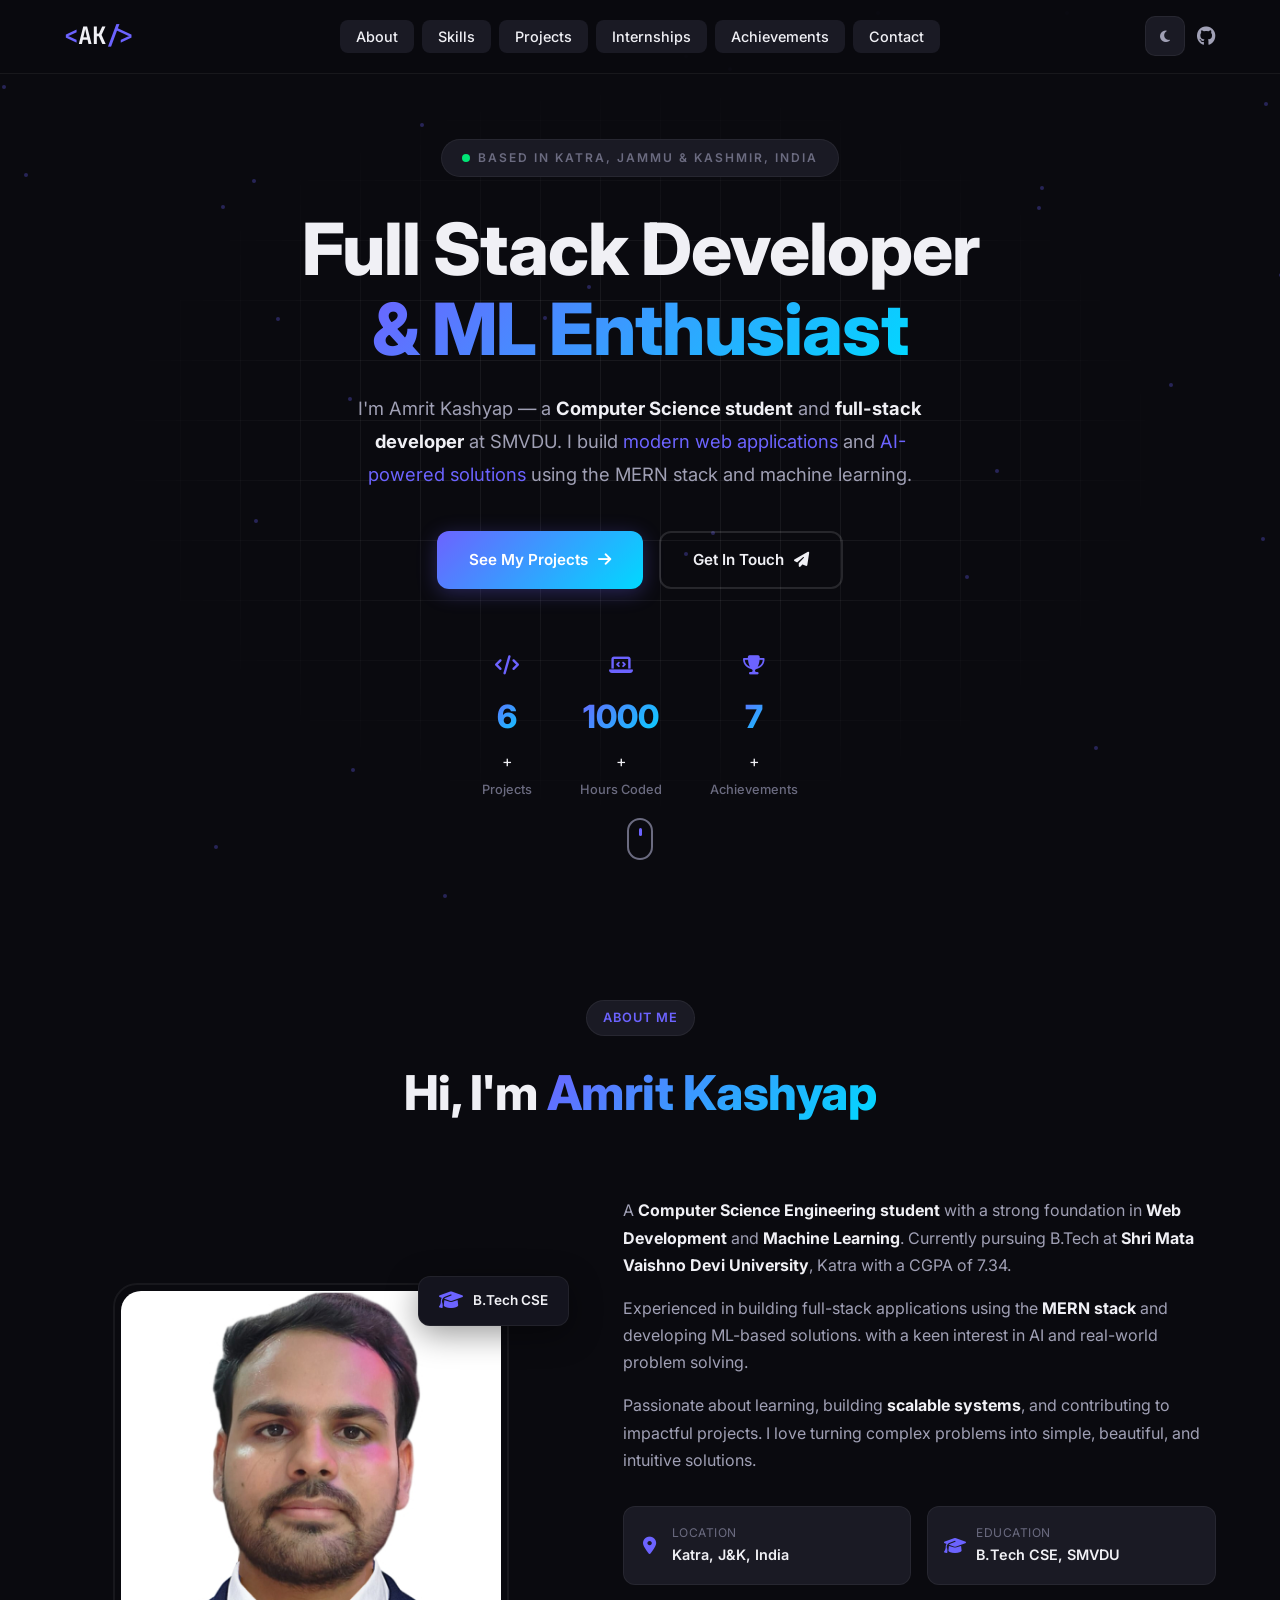
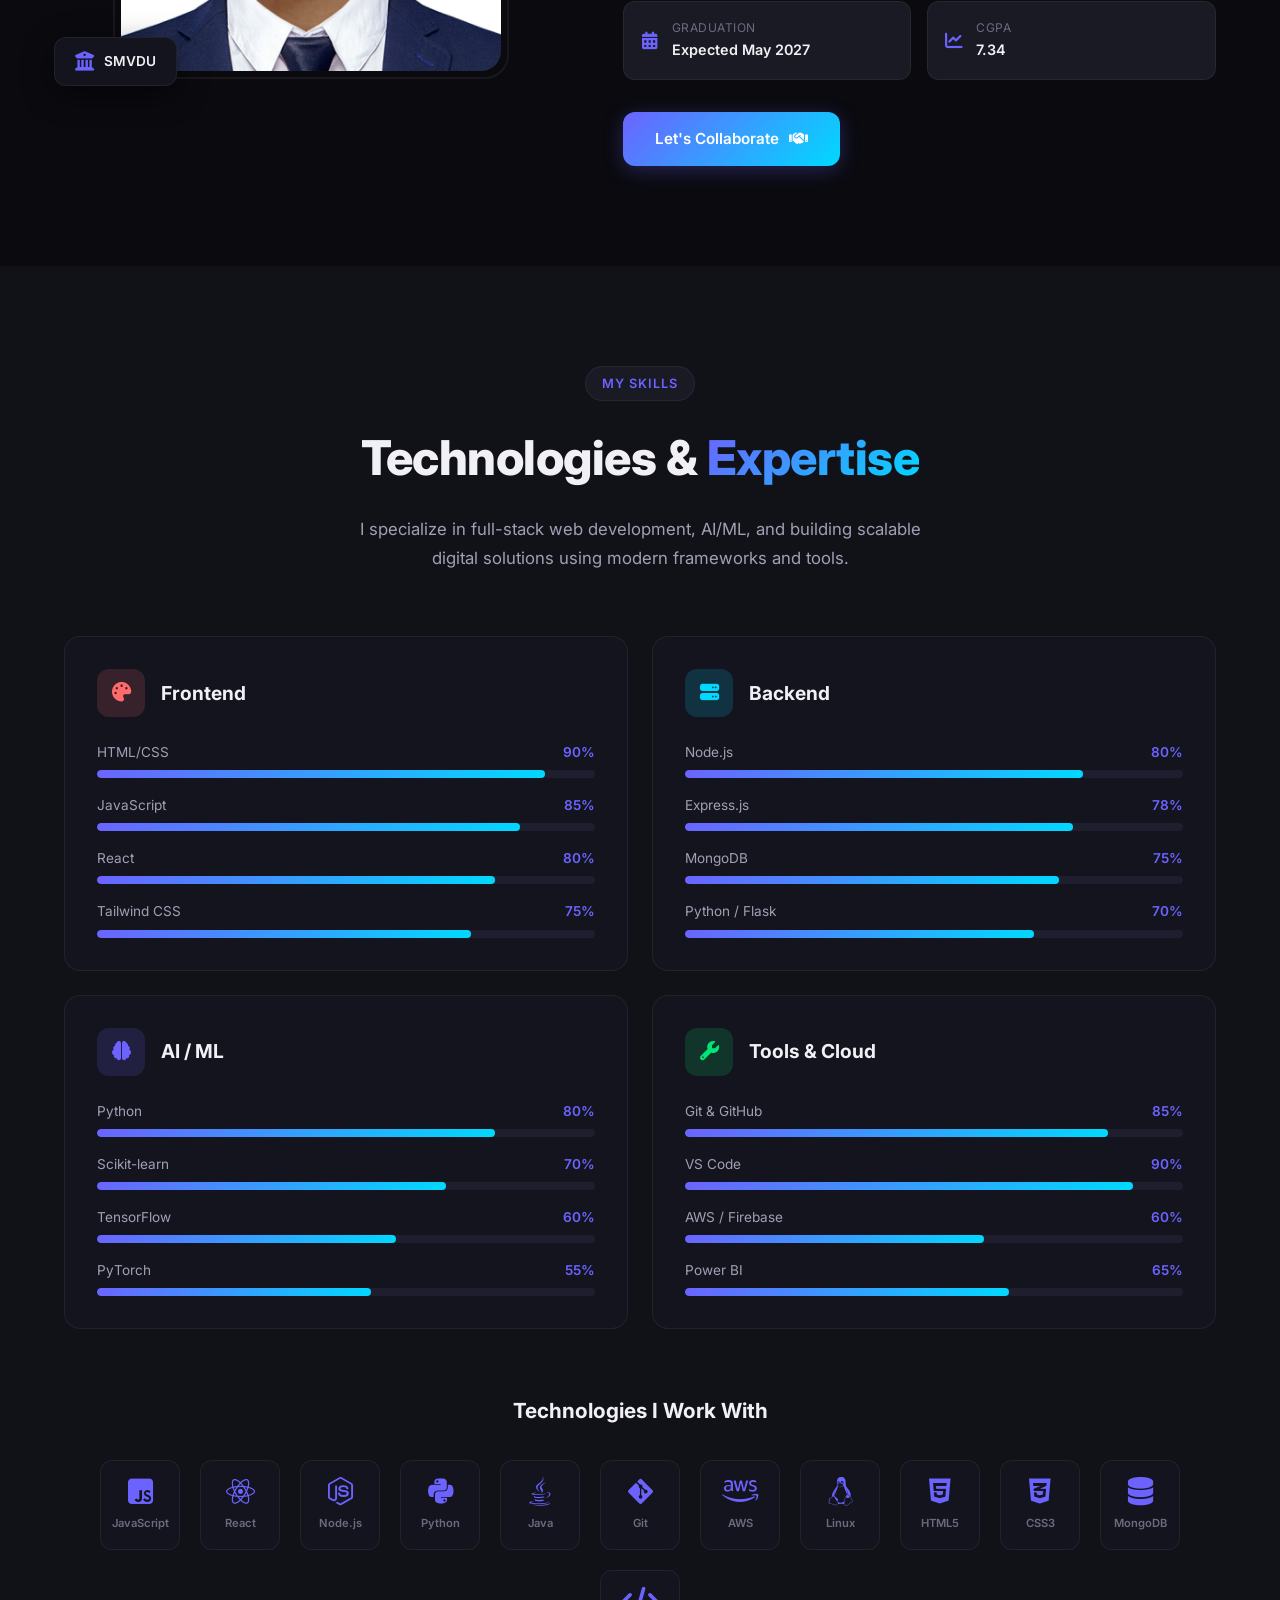
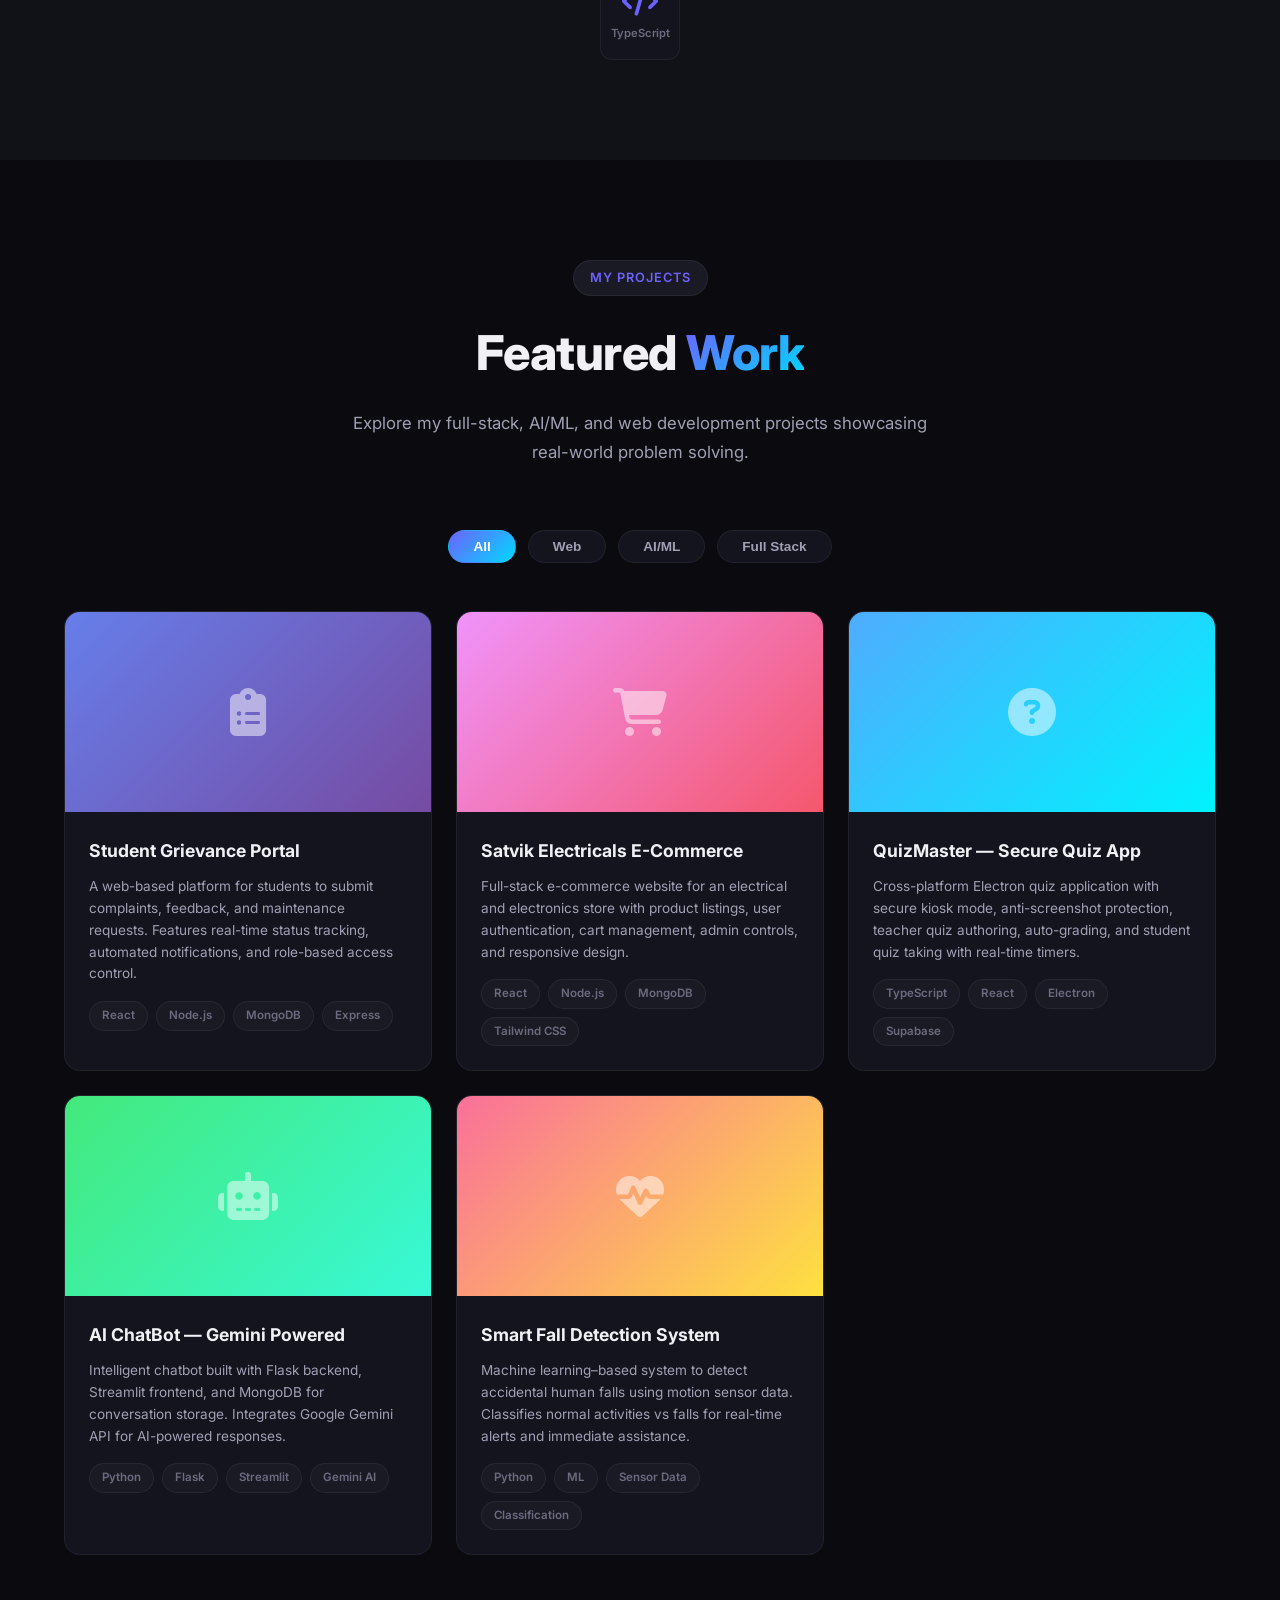
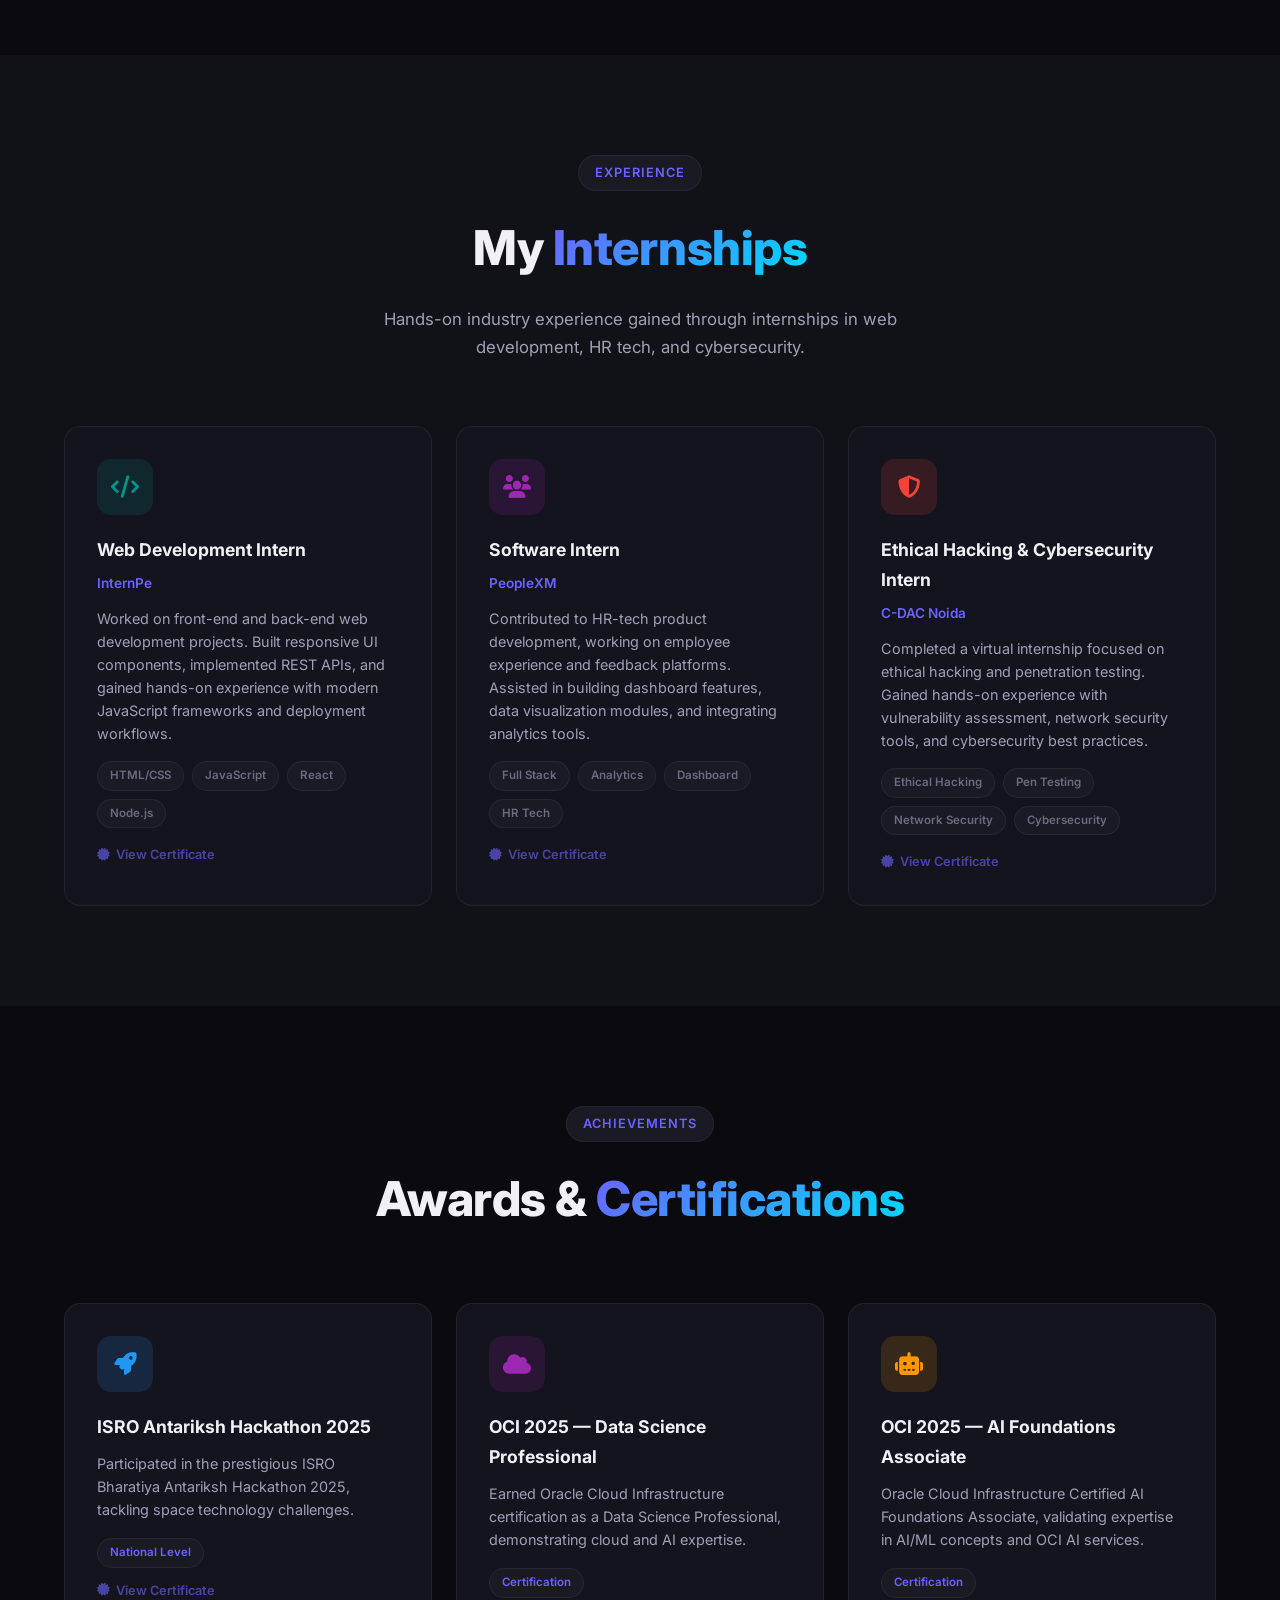
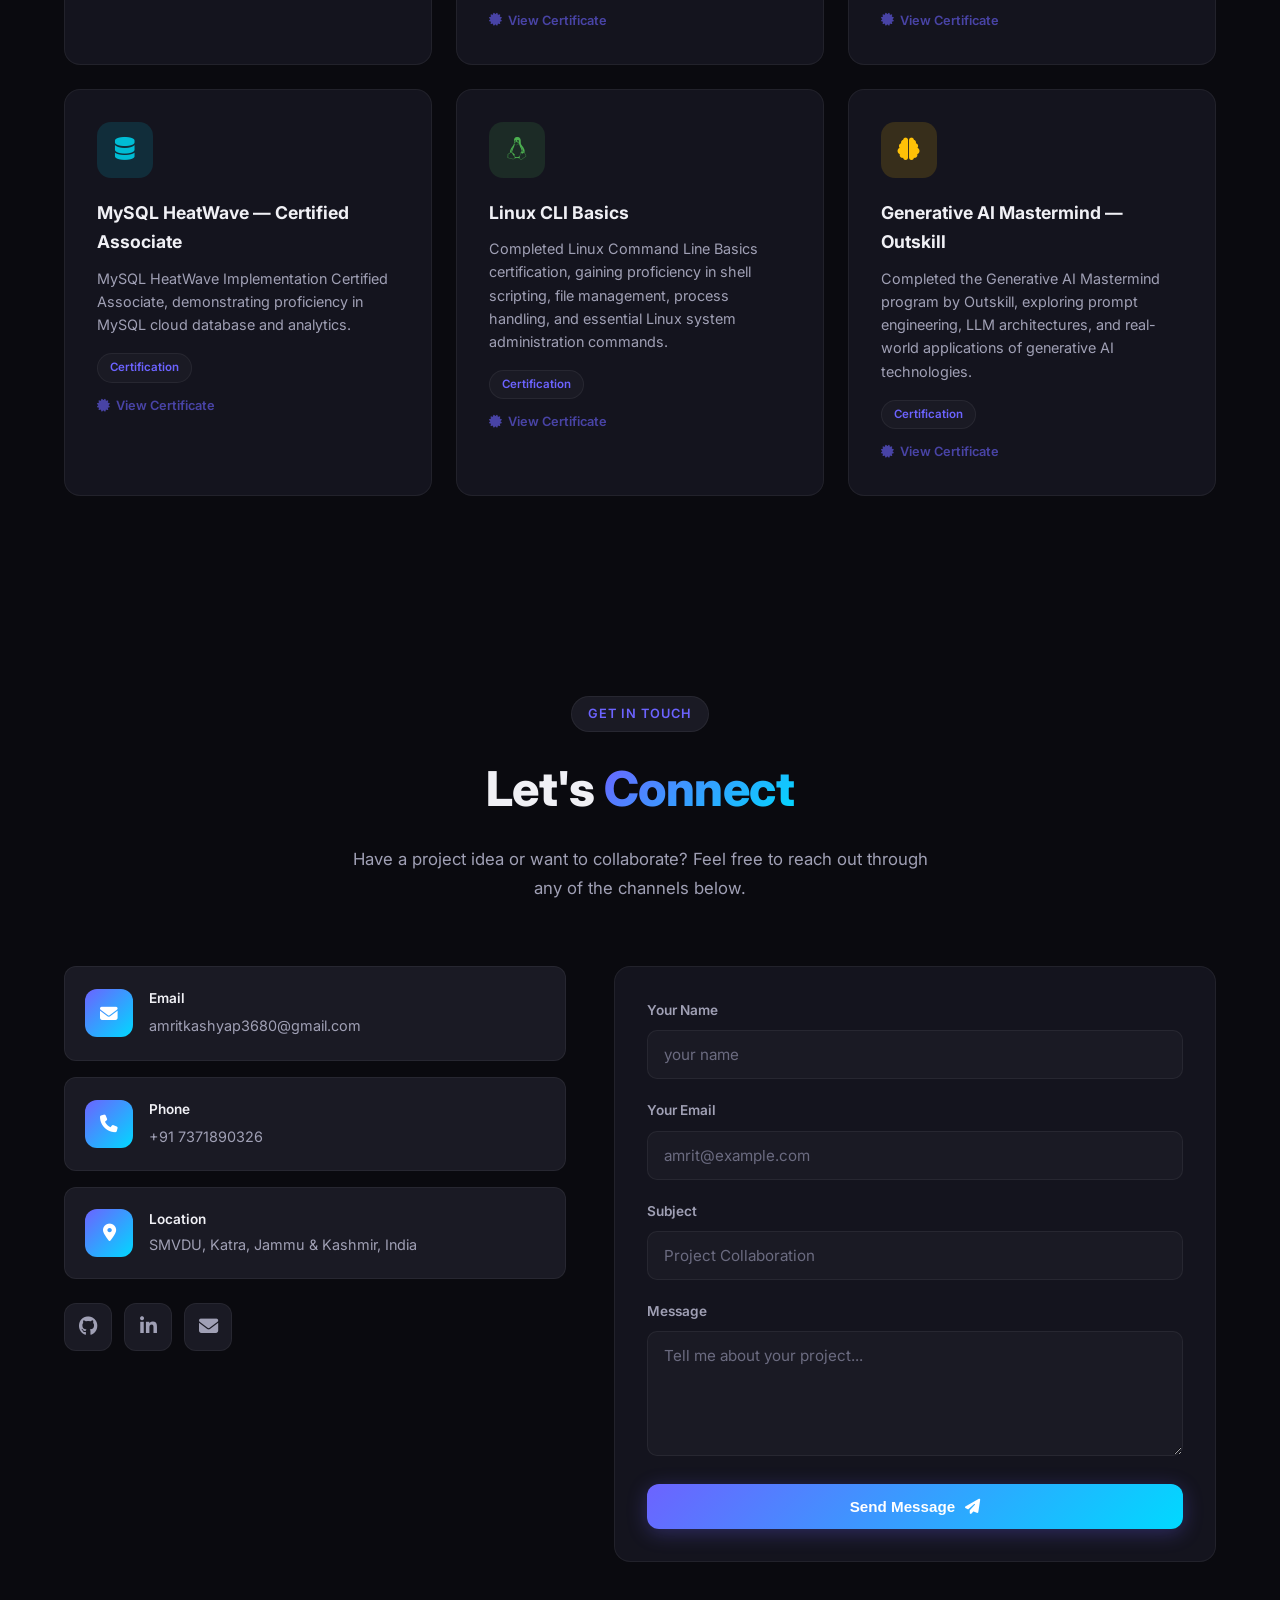
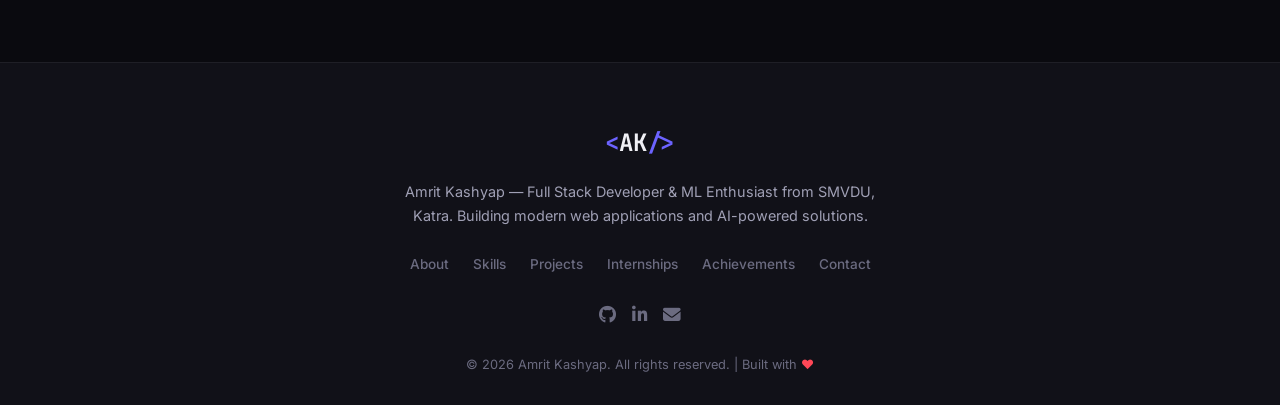
==== commit cf923ca7: "Update CGPA value from 7.16 to 7.34" ====
--- a/index.html
+++ b/index.html
@@ -161,7 +161,7 @@
                             <i class="fas fa-chart-line"></i>
                             <div>
                                 <span class="info-label">CGPA</span>
-                                <span class="info-value">7.16</span>
+                                <span class="info-value">7.34</span>
                             </div>
                         </div>
                     </div>
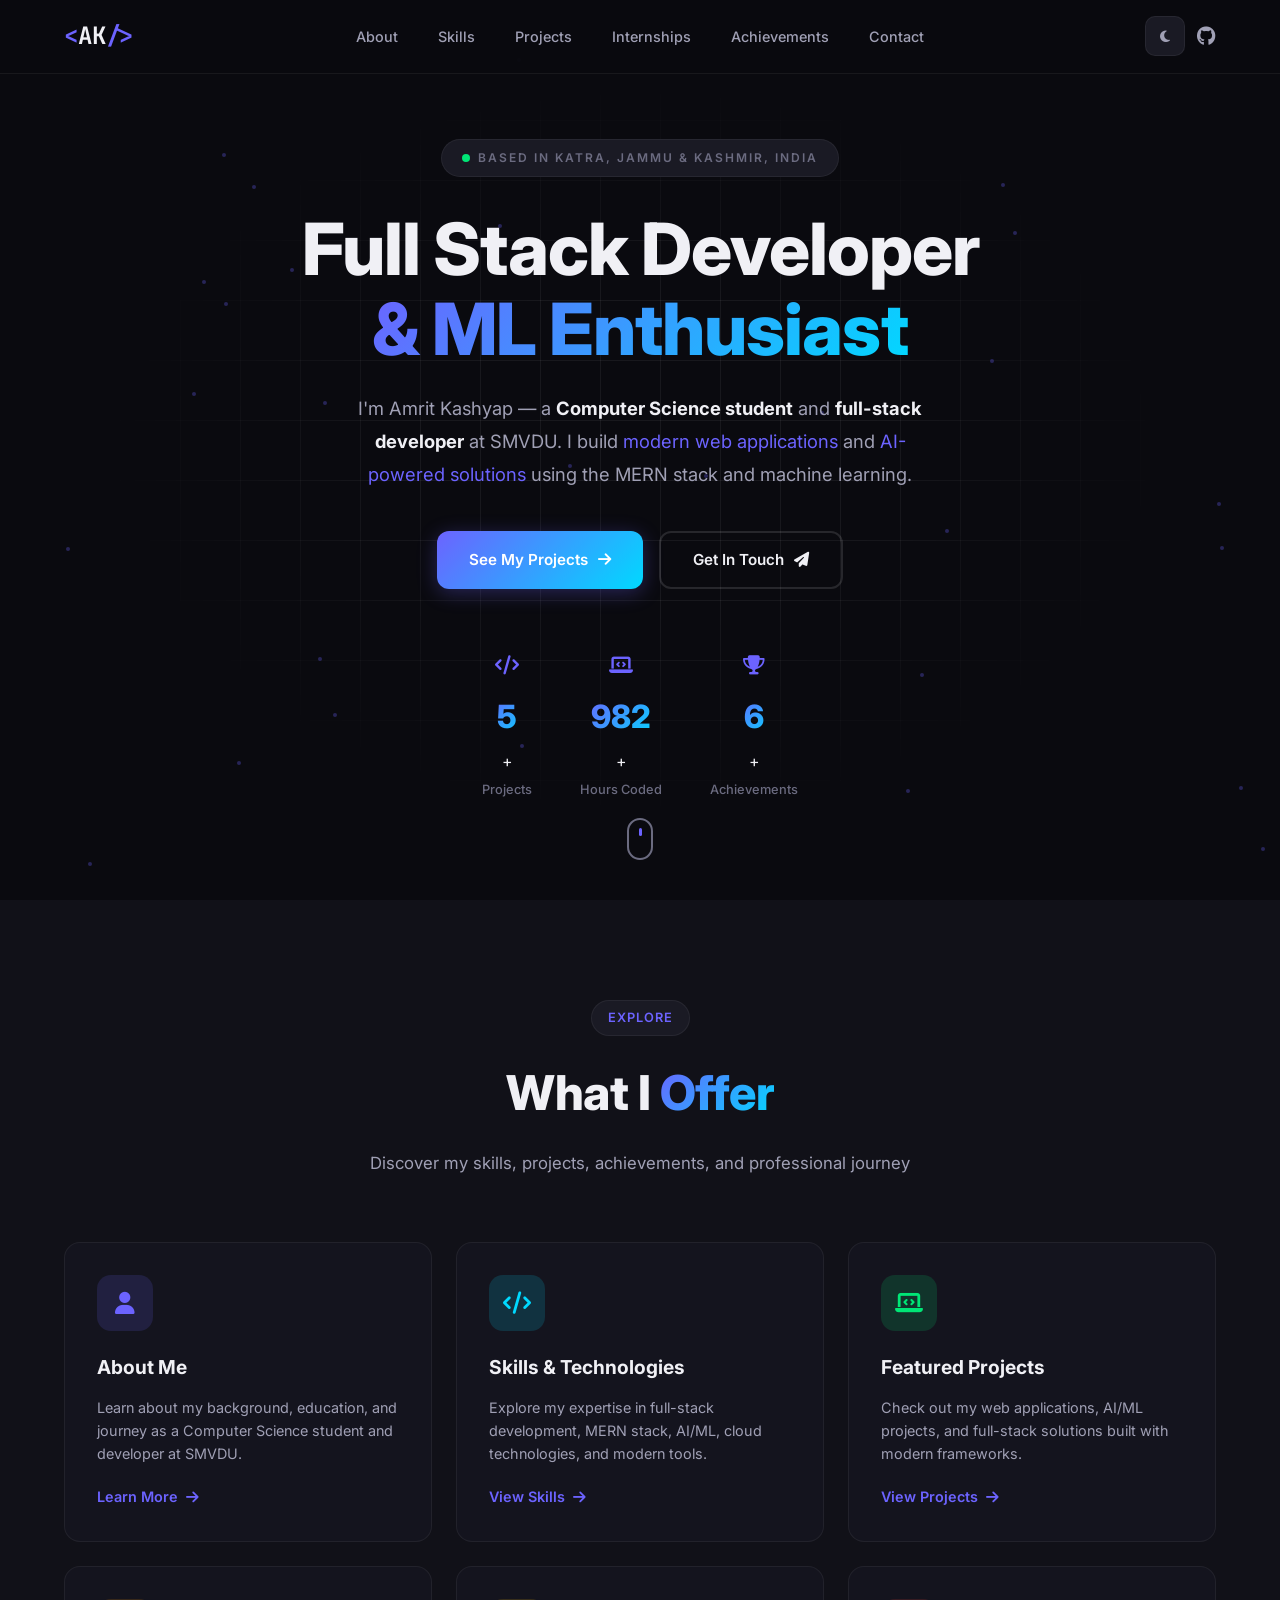
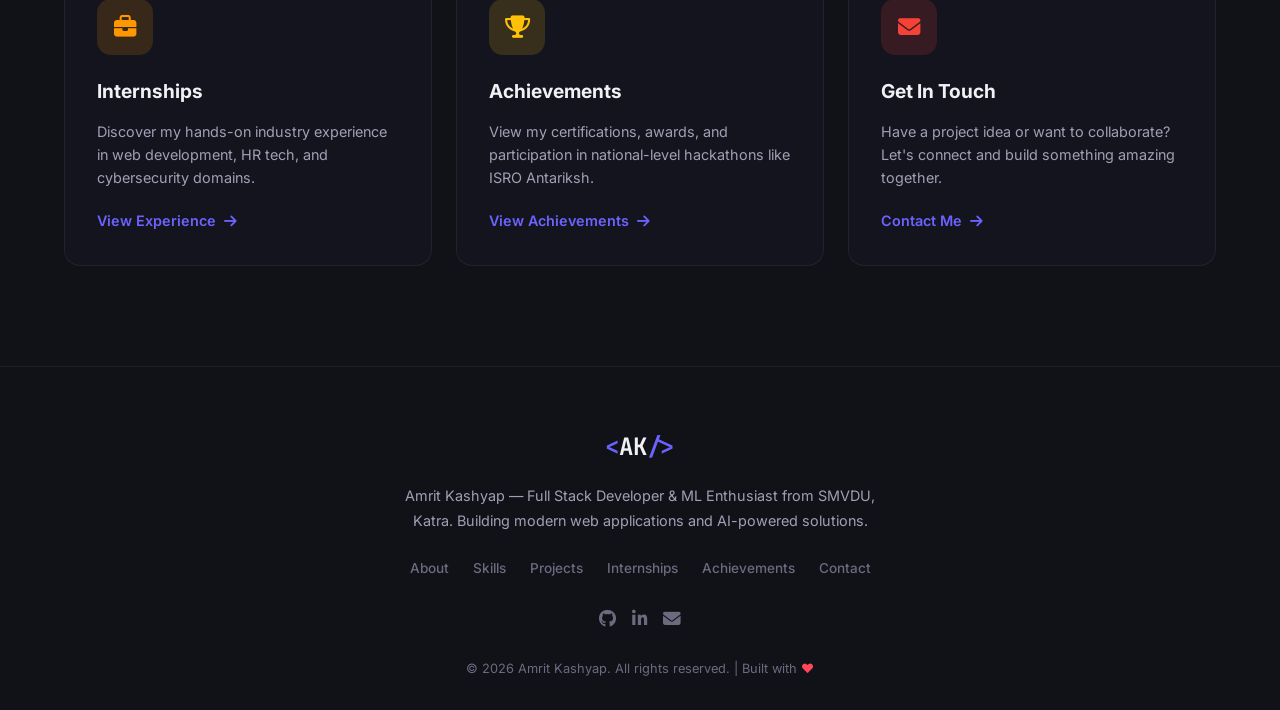
==== commit 46590190: "some updates" ====
--- a/index.html
+++ b/index.html
@@ -18,16 +18,16 @@
     <!-- Navigation -->
     <nav class="navbar" id="navbar">
         <div class="nav-container">
-            <a href="#hero" class="nav-logo">
+            <a href="index.html" class="nav-logo">
                 <span class="logo-bracket">&lt;</span>AK<span class="logo-bracket">/&gt;</span>
             </a>
             <ul class="nav-links" id="navLinks">
-                <li><a href="#about" class="nav-link">About</a></li>
-                <li><a href="#skills" class="nav-link">Skills</a></li>
-                <li><a href="#projects" class="nav-link">Projects</a></li>
-                <li><a href="#internships" class="nav-link">Internships</a></li>
-                <li><a href="#achievements" class="nav-link">Achievements</a></li>
-                <li><a href="#contact" class="nav-link">Contact</a></li>
+                <li><a href="about.html" class="nav-link" data-page="about">About</a></li>
+                <li><a href="skills.html" class="nav-link" data-page="skills">Skills</a></li>
+                <li><a href="projects.html" class="nav-link" data-page="projects">Projects</a></li>
+                <li><a href="internships.html" class="nav-link" data-page="internships">Internships</a></li>
+                <li><a href="achievements.html" class="nav-link" data-page="achievements">Achievements</a></li>
+                <li><a href="contact.html" class="nav-link" data-page="contact">Contact</a></li>
             </ul>
             <div class="nav-actions">
                 <button class="theme-toggle" id="themeToggle" aria-label="Toggle theme">
@@ -61,15 +61,15 @@
             </h1>
             <p class="hero-subtitle animate-fade-in-up delay-1">
                 I'm Amrit Kashyap — a <strong>Computer Science student</strong> and <strong>full-stack developer</strong> 
-                at SMVDU. I build <a href="#projects">modern web applications</a> and 
-                <a href="#projects">AI-powered solutions</a> using the MERN stack and machine learning.
+                at SMVDU. I build <a href="projects.html">modern web applications</a> and 
+                <a href="projects.html">AI-powered solutions</a> using the MERN stack and machine learning.
             </p>
             <div class="hero-cta animate-fade-in-up delay-2">
-                <a href="#projects" class="btn btn-primary">
+                <a href="projects.html" class="btn btn-primary">
                     <span>See My Projects</span>
                     <i class="fas fa-arrow-right"></i>
                 </a>
-                <a href="#contact" class="btn btn-outline">
+                <a href="contact.html" class="btn btn-outline">
                     <span>Get In Touch</span>
                     <i class="fas fa-paper-plane"></i>
                 </a>
@@ -92,658 +92,100 @@
                 </div>
             </div>
         </div>
-        <a href="#about" class="scroll-indicator">
+        <a href="#highlights" class="scroll-indicator">
             <div class="mouse">
                 <div class="wheel"></div>
             </div>
         </a>
     </section>
 
-    <!-- About Section -->
-    <section class="section" id="about">
+    <!-- Highlights Section -->
+    <section class="section section-alt" id="highlights">
         <div class="container">
             <div class="section-header">
-                <span class="section-tag">About Me</span>
-                <h2 class="section-title">Hi, I'm <span class="gradient-text">Amrit Kashyap</span></h2>
-            </div>
-            <div class="about-grid">
-                <div class="about-image reveal-left">
-                    <div class="image-wrapper">
-                        <img src="/assets/passportimg.jpg" alt="Amrit Kashyap" class="about-photo">
-                        <div class="image-border"></div>
-                    </div>
-                    <div class="about-floating-card card-1">
-                        <i class="fas fa-graduation-cap"></i>
-                        <span>B.Tech CSE</span>
-                    </div>
-                    <div class="about-floating-card card-2">
-                        <i class="fas fa-university"></i>
-                        <span>SMVDU</span>
-                    </div>
-                </div>
-                <div class="about-content reveal-right">
-                    <p>
-                        A <strong>Computer Science Engineering student</strong> with a strong foundation in 
-                        <strong>Web Development</strong> and <strong>Machine Learning</strong>. Currently pursuing 
-                        B.Tech at <strong>Shri Mata Vaishno Devi University</strong>, Katra with a CGPA of 7.34.
-                    </p>
-                    <p>
-                        Experienced in building full-stack applications using the <strong>MERN stack</strong> and 
-                        developing ML-based solutions. with a keen interest in AI and real-world problem solving.
-                    </p>
-                    <p>
-                        Passionate about learning, building <strong>scalable systems</strong>, and contributing to 
-                        impactful projects. I love turning complex problems into simple, beautiful, and intuitive solutions.
-                    </p>
-                    <div class="about-info-grid">
-                        <div class="info-item">
-                            <i class="fas fa-map-marker-alt"></i>
-                            <div>
-                                <span class="info-label">Location</span>
-                                <span class="info-value">Katra, J&K, India</span>
-                            </div>
-                        </div>
-                        <div class="info-item">
-                            <i class="fas fa-graduation-cap"></i>
-                            <div>
-                                <span class="info-label">Education</span>
-                                <span class="info-value">B.Tech CSE, SMVDU</span>
-                            </div>
-                        </div>
-                        <div class="info-item">
-                            <i class="fas fa-calendar-alt"></i>
-                            <div>
-                                <span class="info-label">Graduation</span>
-                                <span class="info-value">Expected May 2027</span>
-                            </div>
-                        </div>
-                        <div class="info-item">
-                            <i class="fas fa-chart-line"></i>
-                            <div>
-                                <span class="info-label">CGPA</span>
-                                <span class="info-value">7.34</span>
-                            </div>
-                        </div>
-                    </div>
-                    <a href="#contact" class="btn btn-primary">
-                        <span>Let's Collaborate</span>
-                        <i class="fas fa-handshake"></i>
-                    </a>
-                </div>
-            </div>
-        </div>
-    </section>
-
-    <!-- Skills Section -->
-    <section class="section section-alt" id="skills">
-        <div class="container">
-            <div class="section-header">
-                <span class="section-tag">My Skills</span>
-                <h2 class="section-title">Technologies & <span class="gradient-text">Expertise</span></h2>
-                <p class="section-subtitle">I specialize in full-stack web development, AI/ML, and building scalable digital solutions using modern frameworks and tools.</p>
-            </div>
-
-            <div class="skills-grid">
-                <!-- Frontend -->
-                <div class="skill-card reveal-up">
-                    <div class="skill-card-header">
-                        <div class="skill-icon frontend-icon">
-                            <i class="fas fa-palette"></i>
-                        </div>
-                        <h3>Frontend</h3>
-                    </div>
-                    <div class="skill-bars">
-                        <div class="skill-bar-item">
-                            <div class="skill-bar-info">
-                                <span>HTML/CSS</span><span>90%</span>
-                            </div>
-                            <div class="skill-bar"><div class="skill-bar-fill" data-width="90"></div></div>
-                        </div>
-                        <div class="skill-bar-item">
-                            <div class="skill-bar-info">
-                                <span>JavaScript</span><span>85%</span>
-                            </div>
-                            <div class="skill-bar"><div class="skill-bar-fill" data-width="85"></div></div>
-                        </div>
-                        <div class="skill-bar-item">
-                            <div class="skill-bar-info">
-                                <span>React</span><span>80%</span>
-                            </div>
-                            <div class="skill-bar"><div class="skill-bar-fill" data-width="80"></div></div>
-                        </div>
-                        <div class="skill-bar-item">
-                            <div class="skill-bar-info">
-                                <span>Tailwind CSS</span><span>75%</span>
-                            </div>
-                            <div class="skill-bar"><div class="skill-bar-fill" data-width="75"></div></div>
-                        </div>
-                    </div>
-                </div>
-
-                <!-- Backend -->
-                <div class="skill-card reveal-up delay-1">
-                    <div class="skill-card-header">
-                        <div class="skill-icon backend-icon">
-                            <i class="fas fa-server"></i>
-                        </div>
-                        <h3>Backend</h3>
-                    </div>
-                    <div class="skill-bars">
-                        <div class="skill-bar-item">
-                            <div class="skill-bar-info">
-                                <span>Node.js</span><span>80%</span>
-                            </div>
-                            <div class="skill-bar"><div class="skill-bar-fill" data-width="80"></div></div>
-                        </div>
-                        <div class="skill-bar-item">
-                            <div class="skill-bar-info">
-                                <span>Express.js</span><span>78%</span>
-                            </div>
-                            <div class="skill-bar"><div class="skill-bar-fill" data-width="78"></div></div>
-                        </div>
-                        <div class="skill-bar-item">
-                            <div class="skill-bar-info">
-                                <span>MongoDB</span><span>75%</span>
-                            </div>
-                            <div class="skill-bar"><div class="skill-bar-fill" data-width="75"></div></div>
-                        </div>
-                        <div class="skill-bar-item">
-                            <div class="skill-bar-info">
-                                <span>Python / Flask</span><span>70%</span>
-                            </div>
-                            <div class="skill-bar"><div class="skill-bar-fill" data-width="70"></div></div>
-                        </div>
-                    </div>
-                </div>
-
-                <!-- AI/ML -->
-                <div class="skill-card reveal-up delay-2">
-                    <div class="skill-card-header">
-                        <div class="skill-icon ml-icon">
-                            <i class="fas fa-brain"></i>
-                        </div>
-                        <h3>AI / ML</h3>
-                    </div>
-                    <div class="skill-bars">
-                        <div class="skill-bar-item">
-                            <div class="skill-bar-info">
-                                <span>Python</span><span>80%</span>
-                            </div>
-                            <div class="skill-bar"><div class="skill-bar-fill" data-width="80"></div></div>
-                        </div>
-                        <div class="skill-bar-item">
-                            <div class="skill-bar-info">
-                                <span>Scikit-learn</span><span>70%</span>
-                            </div>
-                            <div class="skill-bar"><div class="skill-bar-fill" data-width="70"></div></div>
-                        </div>
-                        <div class="skill-bar-item">
-                            <div class="skill-bar-info">
-                                <span>TensorFlow</span><span>60%</span>
-                            </div>
-                            <div class="skill-bar"><div class="skill-bar-fill" data-width="60"></div></div>
-                        </div>
-                        <div class="skill-bar-item">
-                            <div class="skill-bar-info">
-                                <span>PyTorch</span><span>55%</span>
-                            </div>
-                            <div class="skill-bar"><div class="skill-bar-fill" data-width="55"></div></div>
-                        </div>
-                    </div>
-                </div>
-
-                <!-- Tools -->
-                <div class="skill-card reveal-up delay-3">
-                    <div class="skill-card-header">
-                        <div class="skill-icon tools-icon">
-                            <i class="fas fa-wrench"></i>
-                        </div>
-                        <h3>Tools & Cloud</h3>
-                    </div>
-                    <div class="skill-bars">
-                        <div class="skill-bar-item">
-                            <div class="skill-bar-info">
-                                <span>Git & GitHub</span><span>85%</span>
-                            </div>
-                            <div class="skill-bar"><div class="skill-bar-fill" data-width="85"></div></div>
-                        </div>
-                        <div class="skill-bar-item">
-                            <div class="skill-bar-info">
-                                <span>VS Code</span><span>90%</span>
-                            </div>
-                            <div class="skill-bar"><div class="skill-bar-fill" data-width="90"></div></div>
-                        </div>
-                        <div class="skill-bar-item">
-                            <div class="skill-bar-info">
-                                <span>AWS / Firebase</span><span>60%</span>
-                            </div>
-                            <div class="skill-bar"><div class="skill-bar-fill" data-width="60"></div></div>
-                        </div>
-                        <div class="skill-bar-item">
-                            <div class="skill-bar-info">
-                                <span>Power BI</span><span>65%</span>
-                            </div>
-                            <div class="skill-bar"><div class="skill-bar-fill" data-width="65"></div></div>
-                        </div>
-                    </div>
-                </div>
-            </div>
-
-            <!-- Tech Icons -->
-            <div class="tech-icons reveal-up">
-                <h3>Technologies I Work With</h3>
-                <div class="tech-icons-grid">
-                    <div class="tech-icon-item" title="JavaScript">
-                        <i class="fab fa-js-square"></i>
-                        <span>JavaScript</span>
-                    </div>
-                    <div class="tech-icon-item" title="React">
-                        <i class="fab fa-react"></i>
-                        <span>React</span>
-                    </div>
-                    <div class="tech-icon-item" title="Node.js">
-                        <i class="fab fa-node-js"></i>
-                        <span>Node.js</span>
-                    </div>
-                    <div class="tech-icon-item" title="Python">
-                        <i class="fab fa-python"></i>
-                        <span>Python</span>
-                    </div>
-                    <div class="tech-icon-item" title="Java">
-                        <i class="fab fa-java"></i>
-                        <span>Java</span>
-                    </div>
-                    <div class="tech-icon-item" title="Git">
-                        <i class="fab fa-git-alt"></i>
-                        <span>Git</span>
-                    </div>
-                    <div class="tech-icon-item" title="AWS">
-                        <i class="fab fa-aws"></i>
-                        <span>AWS</span>
-                    </div>
-                    <div class="tech-icon-item" title="Linux">
-                        <i class="fab fa-linux"></i>
-                        <span>Linux</span>
-                    </div>
-                    <div class="tech-icon-item" title="HTML5">
-                        <i class="fab fa-html5"></i>
-                        <span>HTML5</span>
-                    </div>
-                    <div class="tech-icon-item" title="CSS3">
-                        <i class="fab fa-css3-alt"></i>
-                        <span>CSS3</span>
-                    </div>
-                    <div class="tech-icon-item" title="Database">
-                        <i class="fas fa-database"></i>
-                        <span>MongoDB</span>
-                    </div>
-                    <div class="tech-icon-item" title="TypeScript">
+                <span class="section-tag">Explore</span>
+                <h2 class="section-title">What I <span class="gradient-text">Offer</span></h2>
+                <p class="section-subtitle">Discover my skills, projects, achievements, and professional journey</p>
+            </div>
+
+            <div class="highlights-grid">
+                <!-- About Preview -->
+                <a href="about.html" class="highlight-card reveal-up">
+                    <div class="highlight-icon" style="background: rgba(108, 99, 255, 0.15); color: #6c63ff;">
+                        <i class="fas fa-user"></i>
+                    </div>
+                    <h3>About Me</h3>
+                    <p>Learn about my background, education, and journey as a Computer Science student and developer at SMVDU.</p>
+                    <div class="highlight-cta">
+                        <span>Learn More</span>
+                        <i class="fas fa-arrow-right"></i>
+                    </div>
+                </a>
+
+                <!-- Skills Preview -->
+                <a href="skills.html" class="highlight-card reveal-up delay-1">
+                    <div class="highlight-icon" style="background: rgba(0, 217, 255, 0.15); color: #00d9ff;">
                         <i class="fas fa-code"></i>
-                        <span>TypeScript</span>
-                    </div>
-                </div>
-            </div>
-        </div>
-    </section>
-
-    <!-- Projects Section -->
-    <section class="section" id="projects">
-        <div class="container">
-            <div class="section-header">
-                <span class="section-tag">My Projects</span>
-                <h2 class="section-title">Featured <span class="gradient-text">Work</span></h2>
-                <p class="section-subtitle">Explore my full-stack, AI/ML, and web development projects showcasing real-world problem solving.</p>
-            </div>
-
-            <!-- Project Filters -->
-            <div class="project-filters reveal-up">
-                <button class="filter-btn active" data-filter="all">All</button>
-                <button class="filter-btn" data-filter="web">Web</button>
-                <button class="filter-btn" data-filter="ml">AI/ML</button>
-                <button class="filter-btn" data-filter="fullstack">Full Stack</button>
-            </div>
-
-            <div class="projects-grid">
-                <!-- Project 1: Student Grievance Portal -->
-                <div class="project-card reveal-up" data-category="web fullstack">
-                    <div class="project-image">
-                        <div class="project-image-placeholder gradient-1">
-                            <i class="fas fa-clipboard-list"></i>
-                        </div>
-                        <div class="project-overlay">
-                            <a href="https://student-grievance-portal-frontend.onrender.com/" target="_blank" rel="noopener noreferrer" class="project-link" title="Live Demo">
-                                <i class="fas fa-external-link-alt"></i>
-                            </a>
-                            <a href="https://github.com/amritupadhyay45/Student_Grievance_Portal" target="_blank" rel="noopener noreferrer" class="project-link" title="Source Code">
-                                <i class="fab fa-github"></i>
-                            </a>
-                        </div>
-                    </div>
-                    <div class="project-content">
-                        <h3>Student Grievance Portal</h3>
-                        <p>A web-based platform for students to submit complaints, feedback, and maintenance requests. Features real-time status tracking, automated notifications, and role-based access control.</p>
-                        <div class="project-tags">
-                            <span>React</span>
-                            <span>Node.js</span>
-                            <span>MongoDB</span>
-                            <span>Express</span>
-                        </div>
-                    </div>
-                </div>
-
-                <!-- Project 2: E-commerce Website -->
-                <div class="project-card reveal-up" data-category="web fullstack">
-                    <div class="project-image">
-                        <div class="project-image-placeholder gradient-2">
-                            <i class="fas fa-shopping-cart"></i>
-                        </div>
-                        <div class="project-overlay">
-                            <a href="https://github.com/amritupadhyay45/E_commerce_website" target="_blank" rel="noopener noreferrer" class="project-link" title="Source Code">
-                                <i class="fab fa-github"></i>
-                            </a>
-                        </div>
-                    </div>
-                    <div class="project-content">
-                        <h3>Satvik Electricals E-Commerce</h3>
-                        <p>Full-stack e-commerce website for an electrical and electronics store with product listings, user authentication, cart management, admin controls, and responsive design.</p>
-                        <div class="project-tags">
-                            <span>React</span>
-                            <span>Node.js</span>
-                            <span>MongoDB</span>
-                            <span>Tailwind CSS</span>
-                        </div>
-                    </div>
-                </div>
-
-                <!-- Project 3: QuizGo -->
-                <div class="project-card reveal-up" data-category="web fullstack">
-                    <div class="project-image">
-                        <div class="project-image-placeholder gradient-3">
-                            <i class="fas fa-question-circle"></i>
-                        </div>
-                        <div class="project-overlay">
-                            <a href="https://github.com/amritupadhyay45/Quizgo" target="_blank" rel="noopener noreferrer" class="project-link" title="Source Code">
-                                <i class="fab fa-github"></i>
-                            </a>
-                        </div>
-                    </div>
-                    <div class="project-content">
-                        <h3>QuizMaster — Secure Quiz App</h3>
-                        <p>Cross-platform Electron quiz application with secure kiosk mode, anti-screenshot protection, teacher quiz authoring, auto-grading, and student quiz taking with real-time timers.</p>
-                        <div class="project-tags">
-                            <span>TypeScript</span>
-                            <span>React</span>
-                            <span>Electron</span>
-                            <span>Supabase</span>
-                        </div>
-                    </div>
-                </div>
-
-                <!-- Project 4: ChatBot -->
-                <div class="project-card reveal-up" data-category="web ml">
-                    <div class="project-image">
-                        <div class="project-image-placeholder gradient-4">
-                            <i class="fas fa-robot"></i>
-                        </div>
-                        <div class="project-overlay">
-                            <a href="https://github.com/amritupadhyay45/ChatBot_project" target="_blank" rel="noopener noreferrer" class="project-link" title="Source Code">
-                                <i class="fab fa-github"></i>
-                            </a>
-                        </div>
-                    </div>
-                    <div class="project-content">
-                        <h3>AI ChatBot — Gemini Powered</h3>
-                        <p>Intelligent chatbot built with Flask backend, Streamlit frontend, and MongoDB for conversation storage. Integrates Google Gemini API for AI-powered responses.</p>
-                        <div class="project-tags">
-                            <span>Python</span>
-                            <span>Flask</span>
-                            <span>Streamlit</span>
-                            <span>Gemini AI</span>
-                        </div>
-                    </div>
-                </div>
-
-                <!-- Project 5: Smart Fall Detection -->
-                <div class="project-card reveal-up" data-category="ml">
-                    <div class="project-image">
-                        <div class="project-image-placeholder gradient-5">
-                            <i class="fas fa-heartbeat"></i>
-                        </div>
-                        <div class="project-overlay">
-                            <a href="https://github.com/amritupadhyay45/Smart-Fall-Detection-System" target="_blank" rel="noopener noreferrer" class="project-link" title="GitHub Profile">
-                                <i class="fab fa-github"></i>
-                            </a>
-                        </div>
-                    </div>
-                    <div class="project-content">
-                        <h3>Smart Fall Detection System</h3>
-                        <p>Machine learning–based system to detect accidental human falls using motion sensor data. Classifies normal activities vs falls for real-time alerts and immediate assistance.</p>
-                        <div class="project-tags">
-                            <span>Python</span>
-                            <span>ML</span>
-                            <span>Sensor Data</span>
-                            <span>Classification</span>
-                        </div>
-                    </div>
-                </div>
-            </div>
-        </div>
-    </section>
-
-    <!-- Internships Section -->
-    <section class="section section-alt" id="internships">
-        <div class="container">
-            <div class="section-header">
-                <span class="section-tag">Experience</span>
-                <h2 class="section-title">My <span class="gradient-text">Internships</span></h2>
-                <p class="section-subtitle">Hands-on industry experience gained through internships in web development, HR tech, and cybersecurity.</p>
-            </div>
-            <div class="internships-grid">
-                <!-- Internship 1: InternPe -->
-                <div class="internship-card reveal-up" onclick="openCertModal('/certificates/interpe.png')">
-                    <div class="internship-icon teal">
-                        <i class="fas fa-code"></i>
-                    </div>
-                    <div class="internship-content">
-                        <h3>Web Development Intern</h3>
-                        <span class="internship-company">InternPe</span>
-                        <p>Worked on front-end and back-end web development projects. Built responsive UI components, implemented REST APIs, and gained hands-on experience with modern JavaScript frameworks and deployment workflows.</p>
-                        <div class="internship-tags">
-                            <span>HTML/CSS</span>
-                            <span>JavaScript</span>
-                            <span>React</span>
-                            <span>Node.js</span>
-                        </div>
-                    </div>
-                    <div class="internship-view-cert">
-                        <i class="fas fa-certificate"></i> View Certificate
-                    </div>
-                </div>
-
-                <!-- Internship 2: PeopleXM -->
-                <div class="internship-card reveal-up delay-1" onclick="openCertModal('certificates/peoplexm.jpg')">
-                    <div class="internship-icon purple">
-                        <i class="fas fa-users"></i>
-                    </div>
-                    <div class="internship-content">
-                        <h3>Software Intern</h3>
-                        <span class="internship-company">PeopleXM</span>
-                        <p>Contributed to HR-tech product development, working on employee experience and feedback platforms. Assisted in building dashboard features, data visualization modules, and integrating analytics tools.</p>
-                        <div class="internship-tags">
-                            <span>Full Stack</span>
-                            <span>Analytics</span>
-                            <span>Dashboard</span>
-                            <span>HR Tech</span>
-                        </div>
-                    </div>
-                    <div class="internship-view-cert">
-                        <i class="fas fa-certificate"></i> View Certificate
-                    </div>
-                </div>
-
-                <!-- Internship 3: CDAC Noida -->
-                <div class="internship-card reveal-up delay-2" onclick="openCertModal('certificates/CDAC.jpg')">
-                    <div class="internship-icon red">
-                        <i class="fas fa-shield-alt"></i>
-                    </div>
-                    <div class="internship-content">
-                        <h3>Ethical Hacking & Cybersecurity Intern</h3>
-                        <span class="internship-company">C-DAC Noida</span>
-                        <p>Completed a virtual internship focused on ethical hacking and penetration testing. Gained hands-on experience with vulnerability assessment, network security tools, and cybersecurity best practices.</p>
-                        <div class="internship-tags">
-                            <span>Ethical Hacking</span>
-                            <span>Pen Testing</span>
-                            <span>Network Security</span>
-                            <span>Cybersecurity</span>
-                        </div>
-                    </div>
-                    <div class="internship-view-cert">
-                        <i class="fas fa-certificate"></i> View Certificate
-                    </div>
-                </div>
-            </div>
-        </div>
-    </section>
-
-    <!-- Achievements Section -->
-    <section class="section" id="achievements">
-        <div class="container">
-            <div class="section-header">
-                <span class="section-tag">Achievements</span>
-                <h2 class="section-title">Awards & <span class="gradient-text">Certifications</span></h2>
-            </div>
-            <div class="achievements-grid">
-                <div class="achievement-card reveal-up clickable" onclick="openCertModal('certificates/Hack2skill-Certificate.png')">
-                    <div class="achievement-icon blue">
-                        <i class="fas fa-rocket"></i>
-                    </div>
-                    <h3>ISRO Antariksh Hackathon 2025</h3>
-                    <p>Participated in the prestigious ISRO Bharatiya Antariksh Hackathon 2025, tackling space technology challenges.</p>
-                    <span class="achievement-tag">National Level</span>
-                    <div class="achievement-view-cert"><i class="fas fa-certificate"></i> View Certificate</div>
-                </div>
-                <div class="achievement-card reveal-up delay-1 clickable" onclick="openCertModal('/certificates/DATA_SCIENCE.jpg')">
-                    <div class="achievement-icon purple">
-                        <i class="fas fa-cloud"></i>
-                    </div>
-                    <h3>OCI 2025 — Data Science Professional</h3>
-                    <p>Earned Oracle Cloud Infrastructure certification as a Data Science Professional, demonstrating cloud and AI expertise.</p>
-                    <span class="achievement-tag">Certification</span>
-                    <div class="achievement-view-cert"><i class="fas fa-certificate"></i> View Certificate</div>
-                </div>
-                <div class="achievement-card reveal-up delay-2 clickable" onclick="openCertModal('/certificates/AI_FOUNDATION.jpg')">
-                    <div class="achievement-icon orange">
-                        <i class="fas fa-robot"></i>
-                    </div>
-                    <h3>OCI 2025 — AI Foundations Associate</h3>
-                    <p>Oracle Cloud Infrastructure Certified AI Foundations Associate, validating expertise in AI/ML concepts and OCI AI services.</p>
-                    <span class="achievement-tag">Certification</span>
-                    <div class="achievement-view-cert"><i class="fas fa-certificate"></i> View Certificate</div>
-                </div>
-                <div class="achievement-card reveal-up clickable" onclick="openCertModal('/certificates/MY_SQL.jpg')">
-                    <div class="achievement-icon cyan">
-                        <i class="fas fa-database"></i>
-                    </div>
-                    <h3>MySQL HeatWave — Certified Associate</h3>
-                    <p>MySQL HeatWave Implementation Certified Associate, demonstrating proficiency in MySQL cloud database and analytics.</p>
-                    <span class="achievement-tag">Certification</span>
-                    <div class="achievement-view-cert"><i class="fas fa-certificate"></i> View Certificate</div>
-                </div>
-                <div class="achievement-card reveal-up delay-1 clickable" onclick="openCertModal('certificates/_linux%20certificate.jpg')">
-                    <div class="achievement-icon green">
-                        <i class="fab fa-linux"></i>
-                    </div>
-                    <h3>Linux CLI Basics</h3>
-                    <p>Completed Linux Command Line Basics certification, gaining proficiency in shell scripting, file management, process handling, and essential Linux system administration commands.</p>
-                    <span class="achievement-tag">Certification</span>
-                    <div class="achievement-view-cert"><i class="fas fa-certificate"></i> View Certificate</div>
-                </div>
-                <div class="achievement-card reveal-up delay-2 clickable" onclick="openCertModal('certificates/outskill_certificate.jpg')">
-                    <div class="achievement-icon gold">
-                        <i class="fas fa-brain"></i>
-                    </div>
-                    <h3>Generative AI Mastermind — Outskill</h3>
-                    <p>Completed the Generative AI Mastermind program by Outskill, exploring prompt engineering, LLM architectures, and real-world applications of generative AI technologies.</p>
-                    <span class="achievement-tag">Certification</span>
-                    <div class="achievement-view-cert"><i class="fas fa-certificate"></i> View Certificate</div>
-                </div>
-            </div>
-        </div>
-    </section>
-
-    <!-- Contact Section -->
-    <section class="section" id="contact">
-        <div class="container">
-            <div class="section-header">
-                <span class="section-tag">Get In Touch</span>
-                <h2 class="section-title">Let's <span class="gradient-text">Connect</span></h2>
-                <p class="section-subtitle">Have a project idea or want to collaborate? Feel free to reach out through any of the channels below.</p>
-            </div>
-            <div class="contact-grid">
-                <div class="contact-info reveal-left">
-                    <div class="contact-card">
-                        <div class="contact-icon">
-                            <i class="fas fa-envelope"></i>
-                        </div>
-                        <div>
-                            <h4>Email</h4>
-                            <a href="mailto:amritkashyap3680@gmail.com">amritkashyap3680@gmail.com</a>
-                        </div>
-                    </div>
-                    <div class="contact-card">
-                        <div class="contact-icon">
-                            <i class="fas fa-phone"></i>
-                        </div>
-                        <div>
-                            <h4>Phone</h4>
-                            <a href="tel:+917371890326">+91 7371890326</a>
-                        </div>
-                    </div>
-                    <div class="contact-card">
-                        <div class="contact-icon">
-                            <i class="fas fa-map-marker-alt"></i>
-                        </div>
-                        <div>
-                            <h4>Location</h4>
-                            <p>SMVDU, Katra, Jammu & Kashmir, India</p>
-                        </div>
-                    </div>
-
-                    <div class="contact-socials">
-                        <a href="https://github.com/amritupadhyay45" target="_blank" rel="noopener noreferrer" title="GitHub" class="social-link">
-                            <i class="fab fa-github"></i>
-                        </a>
-                        <a href="https://www.linkedin.com/in/amrit-kashyap-b36b1228a" target="_blank" rel="noopener noreferrer" title="LinkedIn" class="social-link">
-                            <i class="fab fa-linkedin-in"></i>
-                        </a>
-                        <a href="mailto:amritkashyap3680@gmail.com" title="Email" class="social-link">
-                            <i class="fas fa-envelope"></i>
-                        </a>
-                    </div>
-                </div>
-
-                <form class="contact-form reveal-right" id="contactForm" action="https://formspree.io/f/your-form-id" method="POST">
-                    <div class="form-group">
-                        <label for="name">Your Name</label>
-                        <input type="text" id="name" name="name" required placeholder="your name " autocomplete="name">
-                    </div>
-                    <div class="form-group">
-                        <label for="email">Your Email</label>
-                        <input type="email" id="email" name="email" required placeholder="amrit@example.com" autocomplete="email">
-                    </div>
-                    <div class="form-group">
-                        <label for="subject">Subject</label>
-                        <input type="text" id="subject" name="subject" required placeholder="Project Collaboration">
-                    </div>
-                    <div class="form-group">
-                        <label for="message">Message</label>
-                        <textarea id="message" name="message" rows="5" required placeholder="Tell me about your project..."></textarea>
-                    </div>
-                    <button type="submit" class="btn btn-primary btn-full">
-                        <span>Send Message</span>
-                        <i class="fas fa-paper-plane"></i>
-                    </button>
-                </form>
+                    </div>
+                    <h3>Skills & Technologies</h3>
+                    <p>Explore my expertise in full-stack development, MERN stack, AI/ML, cloud technologies, and modern tools.</p>
+                    <div class="highlight-cta">
+                        <span>View Skills</span>
+                        <i class="fas fa-arrow-right"></i>
+                    </div>
+                </a>
+
+                <!-- Projects Preview -->
+                <a href="projects.html" class="highlight-card reveal-up delay-2">
+                    <div class="highlight-icon" style="background: rgba(0, 230, 118, 0.15); color: #00e676;">
+                        <i class="fas fa-laptop-code"></i>
+                    </div>
+                    <h3>Featured Projects</h3>
+                    <p>Check out my web applications, AI/ML projects, and full-stack solutions built with modern frameworks.</p>
+                    <div class="highlight-cta">
+                        <span>View Projects</span>
+                        <i class="fas fa-arrow-right"></i>
+                    </div>
+                </a>
+
+                <!-- Internships Preview -->
+                <a href="internships.html" class="highlight-card reveal-up">
+                    <div class="highlight-icon" style="background: rgba(255, 152, 0, 0.15); color: #ff9800;">
+                        <i class="fas fa-briefcase"></i>
+                    </div>
+                    <h3>Internships</h3>
+                    <p>Discover my hands-on industry experience in web development, HR tech, and cybersecurity domains.</p>
+                    <div class="highlight-cta">
+                        <span>View Experience</span>
+                        <i class="fas fa-arrow-right"></i>
+                    </div>
+                </a>
+
+                <!-- Achievements Preview -->
+                <a href="achievements.html" class="highlight-card reveal-up delay-1">
+                    <div class="highlight-icon" style="background: rgba(255, 193, 7, 0.15); color: #ffc107;">
+                        <i class="fas fa-trophy"></i>
+                    </div>
+                    <h3>Achievements</h3>
+                    <p>View my certifications, awards, and participation in national-level hackathons like ISRO Antariksh.</p>
+                    <div class="highlight-cta">
+                        <span>View Achievements</span>
+                        <i class="fas fa-arrow-right"></i>
+                    </div>
+                </a>
+
+                <!-- Contact Preview -->
+                <a href="contact.html" class="highlight-card reveal-up delay-2">
+                    <div class="highlight-icon" style="background: rgba(244, 67, 54, 0.15); color: #f44336;">
+                        <i class="fas fa-envelope"></i>
+                    </div>
+                    <h3>Get In Touch</h3>
+                    <p>Have a project idea or want to collaborate? Let's connect and build something amazing together.</p>
+                    <div class="highlight-cta">
+                        <span>Contact Me</span>
+                        <i class="fas fa-arrow-right"></i>
+                    </div>
+                </a>
             </div>
         </div>
     </section>
@@ -759,12 +201,12 @@
                     Amrit Kashyap — Full Stack Developer & ML Enthusiast from SMVDU, Katra. Building modern web applications and AI-powered solutions.
                 </p>
                 <div class="footer-links">
-                    <a href="#about">About</a>
-                    <a href="#skills">Skills</a>
-                    <a href="#projects">Projects</a>
-                    <a href="#internships">Internships</a>
-                    <a href="#achievements">Achievements</a>
-                    <a href="#contact">Contact</a>
+                    <a href="about.html">About</a>
+                    <a href="skills.html">Skills</a>
+                    <a href="projects.html">Projects</a>
+                    <a href="internships.html">Internships</a>
+                    <a href="achievements.html">Achievements</a>
+                    <a href="contact.html">Contact</a>
                 </div>
                 <div class="footer-socials">
                     <a href="https://github.com/amritupadhyay45" target="_blank" rel="noopener noreferrer"><i class="fab fa-github"></i></a>
